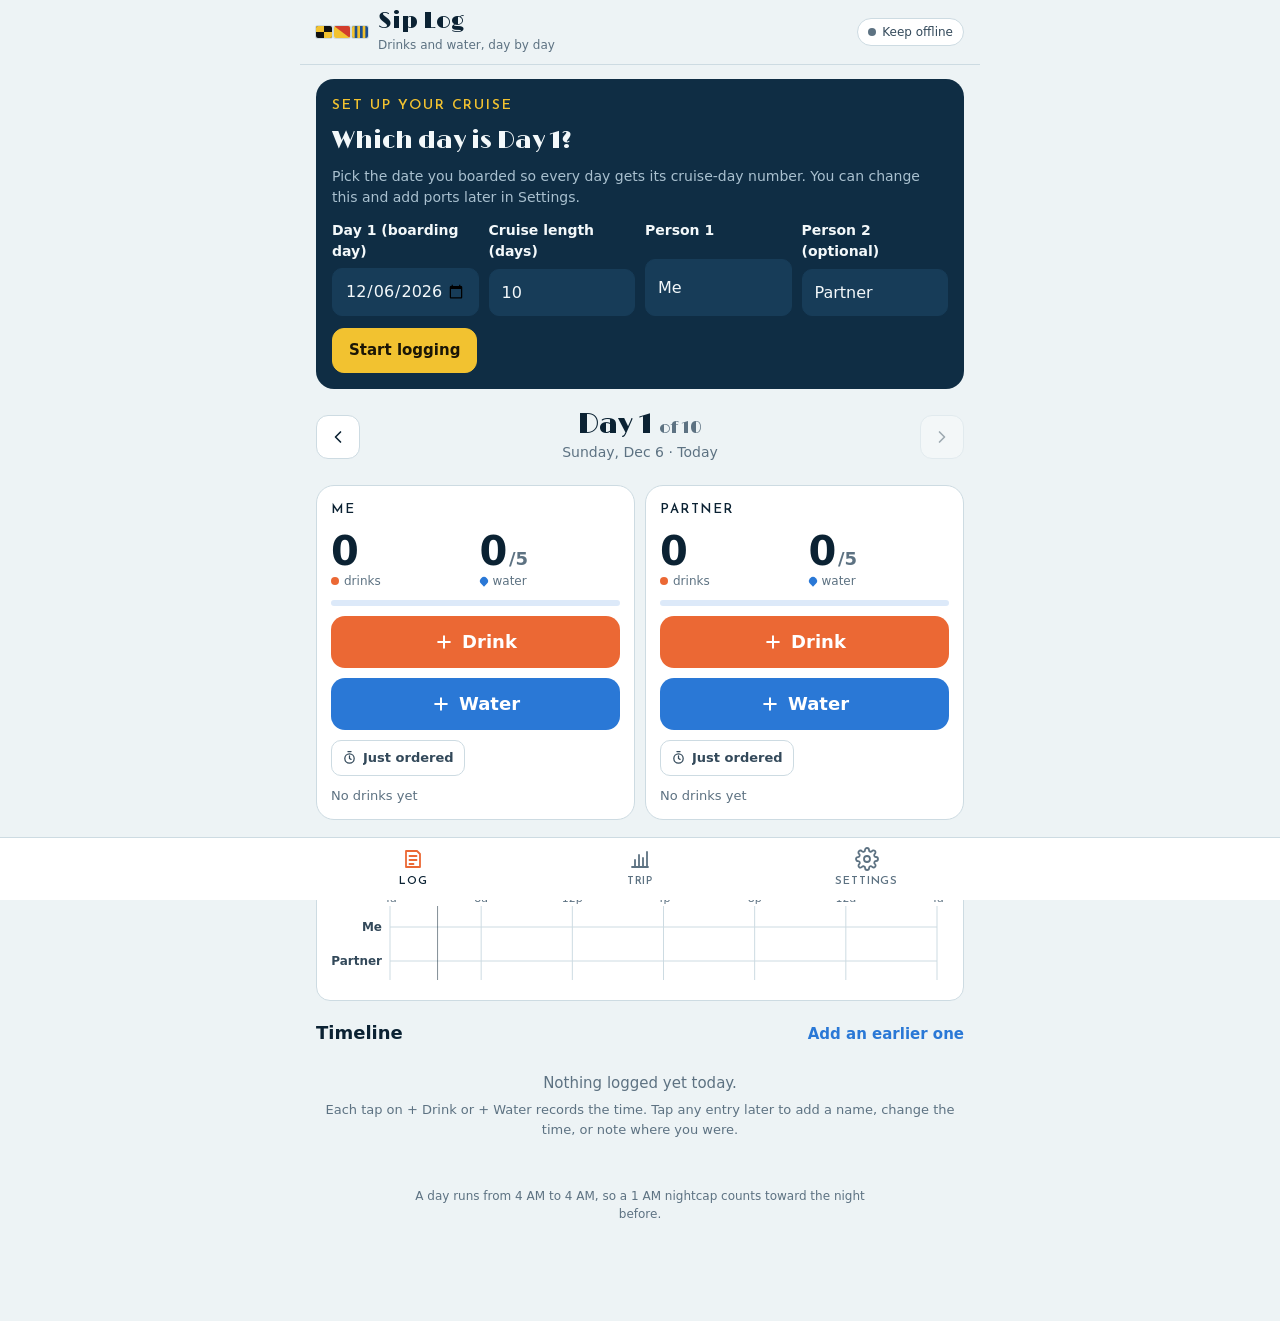
==== index.html @ e6760090 "Sip Log: offline drink and water counter One-tap drink and water logging per person, optional drink " ====
<!doctype html>
<html lang="en">
<head>
<meta charset="utf-8">
<meta name="viewport" content="width=device-width, initial-scale=1, viewport-fit=cover">
<title>Sip Log</title>
<meta name="description" content="Offline drink and water counter for your cruise: one-tap logging, finish times, a daily timeline and a day-by-day trip history.">
<meta name="theme-color" content="#0f2d44">
<meta name="mobile-web-app-capable" content="yes">
<meta name="apple-mobile-web-app-capable" content="yes">
<meta name="apple-mobile-web-app-title" content="Sip Log">
<meta name="apple-mobile-web-app-status-bar-style" content="default">
<link rel="icon" type="image/png" href="favicon-32.png">
<link rel="apple-touch-icon" href="apple-touch-icon.png">
<link rel="manifest" href="manifest.webmanifest">
<style>
:root{padding-top:env(safe-area-inset-top,0px);padding-bottom:env(safe-area-inset-bottom,0px)}[hidden]{display:none!important}img{max-width:100%}
@font-face{font-family:"Limelight";font-style:normal;font-weight:400;font-display:swap;src:url([data-uri]) format("woff2")}
@font-face{font-family:"Josefin Sans";font-style:normal;font-weight:600;font-display:swap;src:url([data-uri]) format("woff2")}
/* Layout: a ship's-log page per cruise day. Counters on top, the day's timeline below,
   a deck-style tab bar at the bottom. Drinks are orange, water is blue, everywhere. */
:root {
  --bg: #edf3f5;
  --surface: #ffffff;
  --surface-2: #e2ecf0;
  --ink: #0b2233;
  --ink-2: #33495a;
  --muted: #5d7282;
  --line: #cddbe2;
  --navy: #0f2d44;
  --navy-2: #173c58;
  --navy-ink: #f3f8fa;
  --navy-muted: #a9c0cf;
  --drink: #eb6834;
  --water: #2a78d6;
  --drink-soft: #fbe3d8;
  --water-soft: #dce9f9;
  --flag: #f2c230;
  --good: #23784a;
  --warn: #a35b00;
  --danger: #b3261e;
  --scrim: rgba(4, 16, 26, .55);
  --shadow: 0 1px 2px rgba(11, 34, 51, .06), 0 8px 24px rgba(11, 34, 51, .08);
  --font-display: "Limelight", "Didot", "Bodoni 72", Georgia, serif;
  --font-label: "Josefin Sans", "Futura", "Avenir Next", "Century Gothic", system-ui, sans-serif;
  --font-body: system-ui, -apple-system, "Segoe UI", Roboto, "Helvetica Neue", Arial, sans-serif;
  --r: 14px;
  --tabbar: 62px;
}
@media (prefers-color-scheme: dark) {
  :root:not([data-theme="light"]) {
    --bg: #07131c; --surface: #0e1f2c; --surface-2: #142a3a; --ink: #e7f0f4; --ink-2: #bfd0da;
    --muted: #8ca3b2; --line: #21384a; --navy: #0b2131; --navy-2: #14344b; --navy-ink: #eef5f8; --navy-muted: #9db5c4;
    --drink: #d95926; --water: #3987e5; --drink-soft: #3a2117; --water-soft: #13304f;
    --flag: #f2c230; --good: #5cc98a; --warn: #f0a63a; --danger: #ff8a80; --scrim: rgba(0, 0, 0, .62);
    --shadow: 0 1px 2px rgba(0, 0, 0, .3), 0 8px 24px rgba(0, 0, 0, .35);
    color-scheme: dark;
  }
}
:root[data-theme="dark"] {
  --bg: #07131c; --surface: #0e1f2c; --surface-2: #142a3a; --ink: #e7f0f4; --ink-2: #bfd0da;
  --muted: #8ca3b2; --line: #21384a; --navy: #0b2131; --navy-2: #14344b; --navy-ink: #eef5f8; --navy-muted: #9db5c4;
  --drink: #d95926; --water: #3987e5; --drink-soft: #3a2117; --water-soft: #13304f;
  --flag: #f2c230; --good: #5cc98a; --warn: #f0a63a; --danger: #ff8a80; --scrim: rgba(0, 0, 0, .62);
  --shadow: 0 1px 2px rgba(0, 0, 0, .3), 0 8px 24px rgba(0, 0, 0, .35);
  color-scheme: dark;
}

* { box-sizing: border-box; }
html { -webkit-text-size-adjust: 100%; }
body { margin: 0; background: var(--bg); color: var(--ink); font: 15px/1.5 var(--font-body); -webkit-tap-highlight-color: transparent; }
button, input, select, textarea { font: inherit; color: inherit; }
button { cursor: pointer; }
:focus-visible { outline: 3px solid var(--water); outline-offset: 2px; border-radius: 6px; }
h1, h2, h3 { margin: 0; text-wrap: balance; }
p { margin: 0; }
.eyebrow { font-family: var(--font-label); font-weight: 600; font-size: 12px; letter-spacing: .14em; text-transform: uppercase; color: var(--muted); }
.muted { color: var(--muted); }
.small { font-size: 13px; }
.sr { position: absolute; width: 1px; height: 1px; overflow: hidden; clip: rect(0 0 0 0); white-space: nowrap; }

/* shell */
.app { max-width: 680px; margin: 0 auto; padding-inline: 16px; padding-block: 0 calc(var(--tabbar) + 28px + env(safe-area-inset-bottom, 0px)); }
.top { position: sticky; top: env(safe-area-inset-top, 0px); z-index: 20; margin-inline: -16px; padding: 10px 16px; display: flex; align-items: center; gap: 12px; background: var(--bg); border-bottom: 1px solid var(--line); }
.top::before { content: ""; position: absolute; left: 0; right: 0; bottom: 100%; height: env(safe-area-inset-top, 0px); background: var(--bg); }
.brand { display: flex; align-items: center; gap: 10px; flex: 1; min-width: 0; }
.brand h1 { font-family: var(--font-display); font-weight: 400; font-size: 23px; line-height: 1; }
.brand .sub { font-size: 12px; color: var(--muted); margin-top: 3px; white-space: nowrap; overflow: hidden; text-overflow: ellipsis; }
.brand > div { min-width: 0; }
.flags { display: flex; gap: 2px; flex: none; }
.flags svg { display: block; border-radius: 2px; box-shadow: 0 0 0 1px var(--line); }
.status-pill { flex: none; display: inline-flex; align-items: center; gap: 6px; border: 1px solid var(--line); background: var(--surface); border-radius: 999px; padding: 4px 10px; font-size: 12px; color: var(--ink-2); }
.status-pill i { width: 8px; height: 8px; border-radius: 50%; background: var(--muted); display: inline-block; }
.status-pill.ok i { background: var(--good); }
.tabs { position: fixed; left: 0; right: 0; bottom: 0; z-index: 30; background: var(--surface); border-top: 1px solid var(--line); padding-bottom: env(safe-area-inset-bottom, 0px); }
.tabs .in { max-width: 680px; margin: 0 auto; display: grid; grid-template-columns: repeat(3, 1fr); }
.tabs button { height: var(--tabbar); border: 0; background: none; display: grid; justify-items: center; align-content: center; gap: 3px; color: var(--muted); font-family: var(--font-label); font-weight: 600; font-size: 11px; letter-spacing: .08em; text-transform: uppercase; }
.tabs button svg { width: 24px; height: 24px; }
.tabs button[aria-current="page"] { color: var(--ink); }
.tabs button[aria-current="page"] svg { color: var(--drink); }
.view { padding-block: 14px 8px; display: grid; grid-template-columns: minmax(0, 1fr); gap: 18px; }
.view > * { min-width: 0; }

/* controls */
.btn { display: inline-flex; align-items: center; justify-content: center; gap: 8px; min-height: 44px; padding: 10px 16px; border-radius: 12px; border: 1px solid var(--line); background: var(--surface); color: var(--ink); font-weight: 600; }
.btn svg { width: 18px; height: 18px; flex: none; }
.btn.small { min-height: 36px; padding: 6px 12px; font-size: 14px; border-radius: 10px; }
.btn.ghost { background: transparent; }
.btn.navy { background: var(--navy); border-color: var(--navy); color: var(--navy-ink); }
.btn.danger { color: var(--danger); border-color: currentColor; background: transparent; }
.btn-row { display: flex; flex-wrap: wrap; gap: 8px; }
.linkish { border: 0; background: none; color: var(--water); font-weight: 600; padding: 4px 0; }
.icon-btn { flex: none; width: 44px; height: 44px; display: inline-grid; place-items: center; border-radius: 12px; border: 1px solid var(--line); background: var(--surface); color: var(--ink); }
.icon-btn svg { width: 20px; height: 20px; }
.icon-btn:disabled { opacity: .35; cursor: default; }
.chips { display: flex; flex-wrap: wrap; gap: 8px; }
.chip { display: inline-flex; align-items: center; gap: 6px; min-height: 36px; padding: 6px 12px; border-radius: 999px; border: 1px solid var(--line); background: var(--surface); color: var(--ink-2); font-size: 14px; }
.chip[aria-pressed="true"] { background: var(--ink); border-color: var(--ink); color: var(--bg); }
.seg { display: inline-flex; border: 1px solid var(--line); border-radius: 12px; overflow: hidden; background: var(--surface); }
.seg button { border: 0; background: none; padding: 8px 14px; min-height: 40px; font-size: 14px; font-weight: 600; color: var(--ink-2); }
.seg button + button { border-left: 1px solid var(--line); }
.seg button[aria-pressed="true"] { background: var(--ink); color: var(--bg); }
.field { display: grid; gap: 6px; font-size: 14px; }
.field > span:first-child { font-weight: 600; }
.field input, .field select, .field textarea { width: 100%; border: 1px solid var(--line); background: var(--surface); border-radius: 10px; padding: 10px 12px; min-height: 44px; font-size: 16px; }
.field textarea { min-height: 70px; resize: vertical; }
.inline { display: flex; gap: 8px; align-items: center; }
.inline > input { flex: 1; min-width: 0; }

/* day header */
.dayhead { display: grid; grid-template-columns: auto 1fr auto; gap: 10px; align-items: center; }
.daytitle { border: 0; background: none; text-align: center; padding: 4px; display: grid; justify-items: center; gap: 2px; }
.daytitle .d { font-family: var(--font-display); font-weight: 400; font-size: 28px; line-height: 1.05; }
.daytitle .s { font-size: 14px; color: var(--muted); }
.daytitle .s b { color: var(--ink-2); font-weight: 600; }
.back-today { justify-self: center; }

/* counters */
.people { display: grid; gap: 10px; grid-template-columns: repeat(auto-fit, minmax(150px, 1fr)); }
.tile { background: var(--surface); border: 1px solid var(--line); border-radius: 18px; padding: 14px; display: grid; grid-template-columns: minmax(0, 1fr); gap: 10px; align-content: start; min-width: 0; }
.tile > * { min-width: 0; }
.tile .who { display: flex; justify-content: space-between; align-items: baseline; gap: 6px; }
.tile .who b { font-family: var(--font-label); font-size: 13px; letter-spacing: .12em; text-transform: uppercase; overflow: hidden; text-overflow: ellipsis; white-space: nowrap; }
.figs { display: grid; grid-template-columns: repeat(2, minmax(0, 1fr)); gap: 8px; }
.fig { display: grid; gap: 0; min-width: 0; }
.fig .v { font-size: 40px; font-weight: 700; line-height: 1.05; letter-spacing: -.01em; }
.fig .v .of { font-size: 18px; font-weight: 600; color: var(--muted); margin-left: 2px; letter-spacing: 0; }
.fig .k { font-size: 12px; color: var(--muted); display: flex; align-items: center; gap: 5px; }
.fig .k i { width: 8px; height: 8px; border-radius: 50%; display: inline-block; flex: none; }
.fig.drink .k i { background: var(--drink); }
.fig.water .k i { background: var(--water); border-radius: 50% 50% 50% 0; transform: rotate(-45deg); }
.meter { height: 6px; border-radius: 4px; background: var(--water-soft); overflow: hidden; }
.meter i { display: block; height: 100%; background: var(--water); border-radius: 4px; }
.meter.drinkm { background: var(--drink-soft); }
.meter.drinkm i { background: var(--drink); }
.meter.over i { background: var(--danger); }
.big { min-height: 52px; border-radius: 14px; border: 0; font-size: 18px; font-weight: 700; display: flex; align-items: center; justify-content: center; gap: 8px; width: 100%; color: #fff; }
.big svg { width: 20px; height: 20px; }
.big.drink { background: var(--drink); }
.big.water { background: var(--water); }
.big:active { transform: translateY(1px); }
.mini-row { display: flex; flex-wrap: wrap; gap: 6px; min-width: 0; }
.mini-row > * { min-width: 0; }
.mini { border: 1px solid var(--line); background: transparent; border-radius: 10px; min-height: 36px; padding: 4px 10px; font-size: 13px; font-weight: 600; color: var(--ink-2); display: inline-flex; align-items: center; gap: 6px; max-width: 100%; }
.mini span { overflow: hidden; text-overflow: ellipsis; white-space: nowrap; }
.mini svg { width: 15px; height: 15px; flex: none; }
.lastline { font-size: 13px; color: var(--muted); }
.sipping { border-radius: 12px; padding: 10px; background: var(--drink-soft); display: grid; gap: 8px; }
.sipping p { font-size: 14px; }
.sipping b { font-weight: 700; }
.sipping .btn { background: var(--surface); border-color: var(--drink); min-height: 40px; }
.nudge { font-size: 13px; border-radius: 10px; padding: 8px 10px; background: var(--water-soft); color: var(--ink); }

/* glance strip */
.card { background: var(--surface); border: 1px solid var(--line); border-radius: var(--r); padding: 14px; display: grid; gap: 10px; }
.legend { display: flex; gap: 14px; flex-wrap: wrap; font-size: 12px; color: var(--ink-2); }
.legend span { display: inline-flex; align-items: center; gap: 6px; }
.sw { width: 10px; height: 10px; border-radius: 3px; display: inline-block; }
.sw.drink { background: var(--drink); }
.sw.water { background: var(--water); }
.sw.dot { border-radius: 50%; }
.sw.dia { transform: rotate(45deg); border-radius: 1px; width: 9px; height: 9px; }
.chartbox { position: relative; }
.chartbox svg { display: block; width: 100%; height: auto; overflow: visible; }
.axis-t { fill: var(--muted); font-size: 11px; font-family: var(--font-body); font-variant-numeric: tabular-nums; }
.axis-l { fill: var(--ink-2); font-size: 12px; font-weight: 600; font-family: var(--font-body); }
.grid-l { stroke: var(--line); stroke-width: 1; }
.m-drink { fill: var(--drink); stroke: var(--surface); stroke-width: 2; }
.m-water { fill: var(--water); stroke: var(--surface); stroke-width: 2; }
.m-open { fill: var(--surface); stroke: var(--drink); stroke-width: 2; }
.hit { fill: transparent; cursor: pointer; }
.hit:focus { outline: none; }
.hit:focus + .mk, .hitg:hover .mk, .hitg:focus-within .mk { filter: brightness(1.12); }
.bar-label { fill: var(--ink-2); font-size: 11px; font-weight: 600; font-family: var(--font-body); }
.tip { position: absolute; z-index: 5; pointer-events: none; background: var(--ink); color: var(--bg); border-radius: 10px; padding: 7px 10px; font-size: 13px; line-height: 1.35; box-shadow: var(--shadow); max-width: 220px; transform: translate(-50%, calc(-100% - 10px)); white-space: normal; }
.tip strong { display: block; font-size: 15px; }
.tip .key { display: inline-block; width: 12px; height: 2px; vertical-align: middle; margin-right: 6px; }

/* timeline */
.section-head { display: flex; flex-wrap: wrap; align-items: baseline; justify-content: space-between; gap: 6px 10px; }
.section-head h2 { font-size: 18px; }
.tl { list-style: none; margin: 0; padding: 0; display: grid; }
.tl-item { display: grid; grid-template-columns: 64px 22px 1fr auto; gap: 8px; align-items: start; padding: 10px 2px; width: 100%; border: 0; border-bottom: 1px solid var(--line); background: none; text-align: left; }
.tl-item:active { background: var(--surface-2); }
.tl-item time { font-size: 13px; font-weight: 600; font-variant-numeric: tabular-nums; color: var(--ink-2); padding-top: 2px; }
.tl-ico { width: 22px; height: 22px; display: grid; place-items: center; }
.tl-ico svg { width: 20px; height: 20px; }
.tl-ico.drink { color: var(--drink); }
.tl-ico.water { color: var(--water); }
.tl-main { display: grid; gap: 2px; min-width: 0; }
.tl-main b { font-size: 15px; line-height: 1.3; overflow-wrap: anywhere; }
.tl-main span { font-size: 13px; color: var(--muted); }
.tl-side { font-size: 13px; color: var(--muted); text-align: right; white-space: nowrap; }
.tl-gap { font-size: 12px; color: var(--muted); padding: 3px 0 3px 72px; border-bottom: 1px solid var(--line); }
.who-chip { font-family: var(--font-label); font-weight: 600; font-size: 11px; letter-spacing: .08em; text-transform: uppercase; color: var(--ink-2); background: var(--surface-2); border-radius: 6px; padding: 1px 6px; margin-right: 6px; }
.badge-sip { font-size: 11px; font-weight: 700; color: var(--drink); border: 1px solid currentColor; border-radius: 6px; padding: 0 5px; margin-left: 6px; }
.empty { padding: 22px 8px; text-align: center; color: var(--muted); display: grid; gap: 6px; justify-items: center; }
.sumtable { width: 100%; border-collapse: collapse; font-size: 14px; }
.sumtable th, .sumtable td { padding: 8px 6px; border-bottom: 1px solid var(--line); text-align: right; font-variant-numeric: tabular-nums; white-space: nowrap; }
.sumtable th { font-family: var(--font-label); font-size: 11px; letter-spacing: .1em; text-transform: uppercase; color: var(--muted); font-weight: 600; }
.sumtable th:first-child, .sumtable td:first-child { text-align: left; white-space: normal; }
.sumtable tr.click { cursor: pointer; }
.sumtable tr.click:active td { background: var(--surface-2); }
.sumtable tr.today td { font-weight: 700; }
.sumtable tr.future td { color: var(--muted); }
.tablewrap { overflow-x: auto; }

/* trip */
.stats { display: grid; grid-template-columns: repeat(2, minmax(0, 1fr)); gap: 1px; background: var(--line); border: 1px solid var(--line); border-radius: var(--r); overflow: hidden; }
.stat { background: var(--surface); padding: 12px 14px; display: grid; gap: 2px; min-width: 0; }
.stat .k { font-size: 13px; color: var(--muted); }
.stat .v { font-size: 26px; font-weight: 700; line-height: 1.1; }
.stat .d { font-size: 12px; color: var(--muted); }
.list { display: grid; }
.list > div { display: flex; justify-content: space-between; gap: 10px; padding: 8px 0; border-bottom: 1px solid var(--line); font-size: 14px; }
.list > div span:last-child { color: var(--muted); font-variant-numeric: tabular-nums; white-space: nowrap; }

/* sheets */
.overlay { position: fixed; inset: 0; z-index: 50; background: var(--scrim); display: flex; align-items: flex-end; justify-content: center; }
.panel { background: var(--bg); color: var(--ink); width: 100%; max-width: 620px; max-height: calc(100% - 24px - env(safe-area-inset-top, 0px)); border-radius: 20px 20px 0 0; overflow-y: auto; overscroll-behavior: contain; box-shadow: var(--shadow); padding: 0 16px calc(24px + env(safe-area-inset-bottom, 0px)); animation: rise .22s cubic-bezier(.2, .8, .2, 1); display: grid; gap: 14px; align-content: start; }
.panel > * { min-width: 0; }
@media (min-width: 720px) { .overlay { align-items: center; } .panel { border-radius: 20px; max-height: 90vh; } }
@keyframes rise { from { transform: translateY(24px); opacity: .4; } to { transform: none; opacity: 1; } }
.panel-bar { position: sticky; top: 0; z-index: 2; display: flex; justify-content: space-between; align-items: center; gap: 8px; padding: 12px 0 8px; background: var(--bg); }
.panel-bar h2 { font-size: 18px; }
.sugg { display: grid; border: 1px solid var(--line); border-radius: 10px; overflow: hidden; background: var(--surface); }
.sugg button { border: 0; border-bottom: 1px solid var(--line); background: none; text-align: left; padding: 10px 12px; display: flex; justify-content: space-between; gap: 10px; font-size: 15px; }
.sugg button:last-child { border-bottom: 0; }
.sugg button span:last-child { color: var(--muted); font-size: 13px; white-space: nowrap; }
.daylist { display: grid; }
.daylist button { border: 0; border-bottom: 1px solid var(--line); background: none; text-align: left; padding: 10px 2px; display: grid; grid-template-columns: 1fr auto; gap: 4px 10px; align-items: center; }
.daylist button b { font-size: 15px; }
.daylist button span { font-size: 13px; color: var(--muted); }
.daylist button .tot { grid-row: span 2; text-align: right; font-variant-numeric: tabular-nums; }
.daylist button[aria-current="true"] b { color: var(--drink); }
.setup { background: var(--navy); color: var(--navy-ink); border-radius: 18px; padding: 16px; display: grid; gap: 12px; }
.setup .eyebrow { color: var(--flag); }
.setup h2 { font-family: var(--font-display); font-weight: 400; font-size: 24px; line-height: 1.1; }
.setup p { color: var(--navy-muted); font-size: 14px; }
.setup .field input { background: var(--navy-2); border-color: var(--navy-2); color: var(--navy-ink); }
.setup .btn { border-color: var(--navy-2); background: transparent; color: var(--navy-ink); }
.setup .btn.go { background: var(--flag); border-color: var(--flag); color: #1b1606; }
.settings { display: grid; gap: 16px; }
.settings h3 { font-size: 13px; font-family: var(--font-label); font-weight: 600; letter-spacing: .14em; text-transform: uppercase; color: var(--muted); }
.grid2 { display: grid; grid-template-columns: repeat(auto-fill, minmax(140px, 1fr)); gap: 10px; }
.grid2 > * { min-width: 0; }
.field input[type="date"], .field input[type="datetime-local"] { min-width: 0; max-width: 100%; }
.ports { display: grid; gap: 8px; }
.ports label { display: grid; grid-template-columns: 92px 1fr; gap: 8px; align-items: center; font-size: 13px; color: var(--muted); }
.ports input { border: 1px solid var(--line); background: var(--surface); border-radius: 10px; padding: 8px 10px; min-height: 40px; font-size: 16px; width: 100%; }
.foot { font-size: 12px; color: var(--muted); text-align: center; padding: 8px 0 0; max-width: 60ch; margin-inline: auto; }
.toast { position: fixed; left: 0; right: 0; margin-inline: auto; width: max-content; bottom: calc(var(--tabbar) + 14px + env(safe-area-inset-bottom, 0px)); z-index: 80; background: var(--ink); color: var(--bg); border-radius: 12px; padding: 10px 14px; display: flex; gap: 12px; align-items: center; box-shadow: var(--shadow); max-width: calc(100% - 32px); font-size: 14px; }
.toast button { border: 0; background: none; color: var(--flag); font-weight: 700; padding: 4px; white-space: nowrap; }
@media (prefers-reduced-motion: reduce) { *, *::before, *::after { animation: none !important; transition: none !important; } }

</style>
</head>
<body>
<div class="app" id="app">
  <header class="top">
    <div class="brand">
      <span class="flags" aria-hidden="true" title="L·O·G in signal flags">
        <svg width="16" height="12" viewBox="0 0 16 12"><rect width="16" height="12" fill="#111111"/><rect width="8" height="6" fill="#f2c230"/><rect x="8" y="6" width="8" height="6" fill="#f2c230"/></svg>
        <svg width="16" height="12" viewBox="0 0 16 12"><rect width="16" height="12" fill="#f2c230"/><path d="M0 0H16V12Z" fill="#d23d2c"/></svg>
        <svg width="16" height="12" viewBox="0 0 16 12"><rect width="16" height="12" fill="#1d4f91"/><rect width="2.67" height="12" fill="#f2c230"/><rect x="5.33" width="2.67" height="12" fill="#f2c230"/><rect x="10.67" width="2.67" height="12" fill="#f2c230"/></svg>
      </span>
      <div>
        <h1>Sip Log</h1>
        <p class="sub" id="brand-sub">Drinks and water, day by day</p>
      </div>
    </div>
    <button class="status-pill" id="status" data-act="offline-help" type="button"><i></i><span>Offline</span></button>
  </header>
  <main>
    <section class="view" id="v-log" aria-label="Day log"></section>
    <section class="view" id="v-trip" aria-label="Whole trip" hidden></section>
    <section class="view" id="v-settings" aria-label="Settings" hidden></section>
  </main>
</div>
<nav class="tabs" aria-label="Sections">
  <div class="in">
    <button type="button" data-go="log"><svg viewBox="0 0 24 24" fill="none" stroke="currentColor" stroke-width="1.8" stroke-linecap="round" stroke-linejoin="round"><path d="M5 4h11l3 3v13H5z"/><path d="M8.5 9h7M8.5 13h7M8.5 17h4"/></svg><span>Log</span></button>
    <button type="button" data-go="trip"><svg viewBox="0 0 24 24" fill="none" stroke="currentColor" stroke-width="1.8" stroke-linecap="round" stroke-linejoin="round"><path d="M4 20h16"/><path d="M7 20v-7M11 20V8M15 20v-9M19 20V5"/></svg><span>Trip</span></button>
    <button type="button" data-go="settings"><svg viewBox="0 0 24 24" fill="none" stroke="currentColor" stroke-width="1.8" stroke-linecap="round" stroke-linejoin="round"><circle cx="12" cy="12" r="3"/><path d="M19.4 15a1.7 1.7 0 0 0 .3 1.8l.1.1a2 2 0 1 1-2.8 2.8l-.1-.1a1.7 1.7 0 0 0-1.8-.3 1.7 1.7 0 0 0-1 1.5V21a2 2 0 1 1-4 0v-.1a1.7 1.7 0 0 0-1.1-1.5 1.7 1.7 0 0 0-1.8.3l-.1.1a2 2 0 1 1-2.8-2.8l.1-.1a1.7 1.7 0 0 0 .3-1.8 1.7 1.7 0 0 0-1.5-1H3a2 2 0 1 1 0-4h.1a1.7 1.7 0 0 0 1.5-1.1 1.7 1.7 0 0 0-.3-1.8l-.1-.1a2 2 0 1 1 2.8-2.8l.1.1a1.7 1.7 0 0 0 1.8.3H9a1.7 1.7 0 0 0 1-1.5V3a2 2 0 1 1 4 0v.1a1.7 1.7 0 0 0 1 1.5 1.7 1.7 0 0 0 1.8-.3l.1-.1a2 2 0 1 1 2.8 2.8l-.1.1a1.7 1.7 0 0 0-.3 1.8V9a1.7 1.7 0 0 0 1.5 1H21a2 2 0 1 1 0 4h-.1a1.7 1.7 0 0 0-1.5 1z"/></svg><span>Settings</span></button>
  </div>
</nav>
<div id="layer"></div>
<div class="toast" id="toast" role="status" aria-live="polite" hidden></div>

<script type="text/plain" id="catalog-data">
Beer|1
Glass of wine|1
Glass of bubbly|1
Shot|1
Double|2
Hard seltzer|1
Cocktail|1.5
Frozen drink|1.3
Spiked coffee|1
Rum and Coke|1.3
Vodka cranberry|1.3
Piña Colada|1.3
Painkiller|1.3
Mai Tai (Trader Vic's)|1.7
Resort Mai Tai|1.8
Bahama Mama|1
Rum Runner|1.7
Zombie|3.3
Hurricane|2
Planter's Punch|1.4
Jungle Bird|1.3
Navy Grog|2.1
Scorpion|1.3
Scorpion Bowl|2.7
Blue Hawaiian|1.3
Blue Hawaii|1.2
Goombay Smash|1.6
Coco Loco|2
Lava Flow|1
Miami Vice|1.3
Frozen Daiquiri|1.3
Strawberry Daiquiri (Frozen)|1.3
Mango Daiquiri (Frozen)|1.3
Banana Daiquiri (Frozen)|1.5
Peach Daiquiri (Frozen)|1.3
Passion Fruit Daiquiri (Frozen)|1.3
Pineapple Daiquiri (Frozen)|1.3
Watermelon Daiquiri (Frozen)|1.3
Coconut Daiquiri|1.3
Banana Colada|1.2
Mango Colada|1
Strawberry Colada|1
Skinny Colada|1
Chi Chi|1
Coconut Mojito|1
Pineapple Mojito|1
Passion Fruit Mojito|1
Mango Mojito|1
Rum Swizzle|2.1
Queen's Park Swizzle|1.4
Missionary's Downfall|0.8
Fog Cutter|2
Saturn|0.9
Three Dots and a Dash|1.7
Royal Hawaiian|1.1
Suffering Bastard|1.4
Yellow Bird|1.6
Rum Punch (Bajan)|1.4
Caribbean Rum Punch|1.3
Sky Juice|1.4
Batida de Coco|1.3
Guavaberry Colada|0.8
Aruba Ariba|1.5
Shark Bite|1.3
Bob Marley|1.2
Malibu Sunset|0.5
Doctor Funk|1.4
Ancient Mariner|1.5
Nui Nui|1.4
Cobra's Fang|1.7
Tradewinds|1.5
Hotel Nacional Special|1.2
Coconut Patrón Margarita|1.7
Frozen Coconut Margarita|1.7
Spicy Coconut Margarita|1.7
Pineapple Coconut Margarita|1.7
Mango Coconut Margarita|1.7
Skinny Coconut Margarita|1.3
Tequila Colada|1.3
Classic Margarita|1.8
Tommy's Margarita|1.3
Cadillac Margarita|2
Frozen Margarita|2
Frozen Strawberry Margarita|1.7
Mango Margarita|1.7
Spicy Margarita (Jalapeño)|1.8
Spicy Pineapple Margarita|1.7
Passion Fruit Margarita|1.7
Watermelon Margarita|1.7
Blood Orange Margarita|1.7
Blue Margarita|1.8
Raspberry Margarita|1.8
Peach Margarita|1.7
Hibiscus Margarita|1.7
Cucumber Jalapeño Margarita|1.3
Strawberry Basil Margarita|1.7
Champagne Margarita|1.9
Beergarita|2
Paloma|1.3
Fresh Paloma|1.3
Tequila Sunrise|1.3
El Diablo|1.1
Mexican Mule|1.3
Batanga|1.3
Cantarito|1.3
Ranch Water|1.3
Matador|1
Bloody Maria|1.3
Oaxaca Old Fashioned|1.4
Tequila Sour|1.3
Siesta|1.2
Mexican Firing Squad|1.4
Juan Collins|1.3
Tequila Mojito|1.3
Rosita|1.5
Vampiro|1.3
Mezcal Margarita|1.9
Mezcal Paloma|1.4
Naked and Famous|1.2
Mezcal Negroni|1.4
Division Bell|1.1
Mezcal Mule|1.4
Tequila Espresso Martini|1.2
Mexican Martini|1.8
Espresso Martini|1.5
Coconut Espresso Martini|1.3
Salted Caramel Espresso Martini|1
Irish Cream Espresso Martini|1.1
Cosmopolitan|1.5
White Cosmopolitan|1.5
Lemon Drop|1.7
Raspberry Lemon Drop|1.5
Lavender Lemon Drop|1.5
French Martini|1.1
Passion Fruit Martini|1
Lychee Martini|1.6
Appletini|1.3
Chocolate Martini|1.3
Chocolate Raspberry Martini|1.3
White Chocolate Martini|1.3
Mint Chocolate Martini|1.5
Hazelnut Martini|1.5
Tiramisu Martini|1
Key Lime Pie Martini|1.4
Pineapple Upside-Down Martini|1
Birthday Cake Martini|1.2
Coconut Cream Pie Martini|0.9
Caramel Apple Martini|1.4
Dirty Martini|1.7
Classic Gin Martini|1.9
Vodka Martini|1.8
Vesper|2
Gibson|1.9
Martinez|1.6
Breakfast Martini|1.7
Pomegranate Martini|1.3
Watermelon Martini|1
Cucumber Elderflower Martini|1.6
Peach Martini|1.3
Mango Martini|1.3
Bikini Martini|1.4
Melon Martini|1.3
Raspberry Martini|1.3
Flirtini|1.3
Orange Blossom Martini|1.2
Cucumber Basil Gin Martini|1.4
Blood Orange Martini|1.3
Daiquiri|1.3
Hemingway Daiquiri|1.5
Strawberry Daiquiri (Shaken)|1.3
Ti' Punch|1.7
Corn 'n' Oil|1.5
El Presidente|1.4
Mary Pickford|1.1
Rum Old Fashioned|1.4
Treacle|1.4
Kingston Negroni|1.4
Rum Sour|1.4
Airmail|1.3
Old Cuban|1.6
Cable Car|1.4
Caipirinha|1.3
Caipiroska|1.3
Strawberry Caipirinha|1.3
Passion Fruit Caipirinha|1.3
Pisco Sour|1.4
Pisco Punch|1.3
Guaro Sour|1
Poncha|1.7
Gimlet|1.4
Vodka Gimlet|1.3
Cucumber Gimlet|1.4
Gin Basil Smash|1.4
Bee's Knees|1.4
Southside|1.4
Aviation|1.7
Last Word|1.6
Corpse Reviver No. 2|1.3
Negroni|1.4
White Negroni|1.6
Clover Club|1.2
Pink Lady|1.4
White Lady|1.9
Bramble|1.6
Gin Fizz|1.4
Ramos Gin Fizz|1.4
Singapore Sling|1.6
Monkey Gland|1.1
Pegu Club|1.9
Gin Sour|1.4
Army & Navy|1.4
Hanky Panky|1.7
Bijou|1.9
Jasmine|1.3
Twentieth Century|1.5
Bronx|1.3
Satan's Whiskers|1.3
Casino|1.6
Sidecar|1.8
Between the Sheets|1.8
Jack Rose|1.3
Brandy Crusta|1.7
Metropolitan|1.3
Stinger|1.6
Japanese Cocktail|1.4
Champs-Élysées|1.4
Brandy Old Fashioned|1.4
Brandy Sour|1.4
Amaretto Sour|0.9
Midori Sour|0.8
Sloe Gin Fizz|1
Godmother|1.3
Mojito|1.3
Strawberry Mojito|1.3
Raspberry Mojito|1.3
Watermelon Mojito|1.3
Royal Mojito|1.6
Cuba Libre|1.3
Captain & Coke|1.2
Dark 'n' Stormy|1.3
Moscow Mule|1.3
London Mule|1.4
Jamaican Mule|1.4
Pineapple Mule|1.3
Blackberry Mule|1.3
Gin Gin Mule|1.1
Gin & Tonic|1.4
Spanish Gin Tonic|1.4
Elderflower Gin & Tonic|1.6
Vodka Tonic|1.3
Vodka Soda|1.3
Vodka Cranberry|1.3
Sea Breeze|1
Bay Breeze|1
Malibu Bay Breeze|0.7
Malibu Pineapple|0.7
Madras|1
Screwdriver|1.3
Greyhound|1.3
Salty Dog|1.4
Harvey Wallbanger|1.3
Sex on the Beach|1.2
Fuzzy Navel|0.7
Woo Woo|1.3
Long Island Iced Tea|1.7
Long Beach Iced Tea|1.7
Tokyo Tea|1.9
Electric Lemonade|1.2
Blue Lagoon|1.3
Dirty Shirley|1
Tom Collins|1.4
Vodka Collins|1.3
Elderflower Collins|1.3
Gin Rickey|1.4
Floradora|1.1
Americano|1
Campari Soda|0.8
Garibaldi|0.6
Fernet con Coca|1.3
Piscola|1.3
Chilcano|1.4
Ting with a Sting|1.3
Cyprus Brandy Sour|1.4
Horse's Neck|1.4
Bloody Mary|1.3
Bloody Caesar|1.3
Red Snapper|1.4
Vodka Red Bull|1
Pimm's Cup|0.8
Vodka Lemonade|1.3
John Daly|1
Cucumber Mint Cooler|1.3
Ouzo & Water|1
Pastis|0.8
Aperol Spritz|0.9
Campari Spritz|1.4
Hugo Spritz|1.1
Limoncello Spritz|1.6
Elderflower Spritz|0.9
Lillet Tonic|0.6
Bicicletta|1.4
Negroni Sbagliato|1.2
Mimosa|0.6
Pineapple Mimosa|0.6
Mango Mimosa|0.7
Bellini|0.7
Rossini|0.7
Kir Royale|1.1
Champagne Cocktail|1.1
French 75|1.3
French 77|1.5
Sgroppino|0.9
Death in the Afternoon|1.8
Chambord Royale|1.1
Poinsettia|1
Red Sangria|1.9
White Sangria|1.4
Cava Sangria|1.4
Tinto de Verano|0.7
Kalimotxo|0.7
Rebujito|0.5
Agua de Valencia|1.3
Vermut|0.8
Kir|1.1
Wine Spritzer|0.8
White Port & Tonic|0.6
Sherry Cobbler|0.8
Mulled Wine|1.4
Frosé|0.8
Medio y Medio|1.2
Clericó|0.8
Terremoto|1
Fish House Punch|1.3
Port|1
Michelada|0.9
Chelada|0.9
Shandy|0.5
Radler|0.5
Monaco|0.5
Black Velvet|0.8
Snakebite|1.3
Beermosa|0.4
Lunchbox|1.1
Red Eye|0.6
Stout Float|0.6
Mudslide|1.3
Mudslide (On the Rocks)|1.3
White Russian|1.7
Black Russian|1.7
Colorado Bulldog|1.3
Grasshopper|0.8
Frozen Grasshopper|0.8
Brandy Alexander|1.4
Golden Cadillac|0.9
Golden Dream|0.8
Toasted Almond|0.8
Nutty Irishman|0.6
Bushwacker|1.4
Dirty Banana|1
Monkey La La|1.3
Kahlúa Colada|1
Chocolate Monkey|0.8
Coquito|1
Baileys on the Rocks|0.6
Brandy Milk Punch|1.3
Creamsicle|1.2
Velvet Hammer|1.4
Smith & Curran|0.5
Strawberry Shake (Spiked)|0.4
Chocolate Shake (Spiked)|0.8
Piña Colada Float|1
Carajillo|0.8
Spanish Coffee|1.6
Mexican Coffee|1
Jamaican Coffee|1
Keoke Coffee|1.2
Baileys Coffee|0.4
Café Amaretto|0.7
Hazelnut Coffee|0.6
Café Royale|0.7
Caffè Corretto|0.3
Kahlúa Iced Coffee|0.5
RumChata Iced Coffee|0.3
Hot Buttered Rum|1.3
Hot Toddy (Brandy)|1
Peppermint Patty|0.8
Spiked Mexican Hot Chocolate|1
Baileys Hot Chocolate|0.4
Spiced Rum Chai|0.9
Spiked Affogato|0.3
Lemon Drop Shot|0.8
Kamikaze|1
B-52|0.6
Baby Guinness|0.4
Buttery Nipple|0.4
Mini Beer|0.5
Jäger Bomb|0.9
Pineapple Upside-Down Shot|0.4
Chocolate Cake Shot|0.8
White Tea Shot|0.5
Mexican Candy Shot|0.8
Tequila Shot|1
Tequila & Sangrita|1
Scooby Snack|0.3
Surfer on Acid|0.5
Melon Ball|0.5
Purple Hooter|0.6
Alien Brain Hemorrhage|0.3
Mind Eraser|1
Irish Flag|0.7
Pink Starburst|0.6
Cinnamon Toast Shot|0.5
Rattlesnake|0.5
Jolly Rancher|0.6
Apple Pie Shot|0.4
Birthday Cake Shot|0.6
Limoncello|0.8
Ginjinha|0.5
Sambuca con la Mosca|0.6
Mastiha on Ice|1
Xtabentún|0.8
Grappa|0.7
Amaro Digestivo|0.6
Fernet Shot|0.7
Mezcal Neat|1.1
Añejo Tequila Neat|1
Cognac Neat|1
Piña Fumada|1.4
Jamaican Rum Punch|1.6
Midori Splice|0.7
Coconut Mule|0.7
Tequila Lemonade|1.3
Strawberry Martini|1.3
Japanese Slipper|1
Tuxedo No. 2|1.9
Alaska|1.7
Pink Gin|1.5
Vodka Sour|1.3
Chilean Pisco Sour|1.3
Gin Daisy|1.4
French Connection|1.3
Charlie Chaplin|0.8
Aperol Sour|0.3
Gin & Juice|1.4
Limoncello Collins|1.2
Rum Collins|1.3
Pink Lemonade Vodka|1.3
Vodka Cherry Limeade|1
Strawberry Mule|1.3
Blueberry Mojito|1.3
Rosé Sangria|1.6
Spaghett|1.1
Shandy Gaff|0.5
Kir Breton|0.6
Gin Alexander|1.5
Café Brûlot|1
Guava Daiquiri (Frozen)|1.3
Guava Margarita|1.7
Guava Mimosa|0.7
Ginger Gimlet|1.6
Old-School Gimlet|1.4
Hpnotiq Breeze|0.4
Orange Crush|1.7
Rosemary Greyhound|1.3
Ginger Mojito|1.3
Mango Mule|1.3
Creamsicle Shot|0.4
Aguardiente|0.5
</script>
<script>window.SIPLOG_URL = "https://porkupine0.github.io/sip-log/";</script>
<script>
/* Sip Log: drink and water counter with a day-by-day timeline. Runs fully offline. */
(function () {
  'use strict';
  const $ = (s, el) => (el || document).querySelector(s);
  const $$ = (s, el) => [...(el || document).querySelectorAll(s)];
  const esc = s => String(s == null ? '' : s).replace(/[&<>"']/g, c => ({ '&': '&amp;', '<': '&lt;', '>': '&gt;', '"': '&quot;', "'": '&#39;' }[c]));
  const norm = s => String(s).toLowerCase().normalize('NFD').replace(/[̀-ͯ]/g, '').replace(/['’]/g, '').trim();
  const pad = n => String(n).padStart(2, '0');
  const SITE = window.SIPLOG_URL || '';
  const RECIPES_URL = 'https://porkupine0.github.io/sip-and-sail/';

  // Drink names from the Sip & Sail catalog ("name|standard drinks")
  const CATALOG = ($('#catalog-data') ? $('#catalog-data').textContent : '').split('\n').map(l => l.trim()).filter(Boolean)
    .map(l => { const [name, std] = l.split('|'); return { name, std: +std, n: norm(name) }; });
  const catalogByName = new Map(CATALOG.map(c => [c.n, c]));

  // ---------- storage ----------
  const mem = {};
  const store = {
    get(k, d) {
      try { const v = localStorage.getItem('siplog.' + k); if (v != null) return JSON.parse(v); } catch (e) { /* ignore */ }
      return Object.prototype.hasOwnProperty.call(mem, k) ? mem[k] : d;
    },
    set(k, v) { mem[k] = v; try { localStorage.setItem('siplog.' + k, JSON.stringify(v)); } catch (e) { /* ignore */ } }
  };
  const S = Object.assign({
    people: ['Me', 'Partner'], start: '', days: 10, ports: [], cutoff: 4,
    waterUnit: 'bottle', waterGoal: 5, limit: '', pkg: '', price: 16,
    theme: 'auto', setupDone: false, lastBackup: 0
  }, store.get('settings', {}));
  let E = store.get('entries', []);
  if (!Array.isArray(E)) E = [];
  const saveS = () => store.set('settings', S);
  const saveE = () => store.set('entries', E);
  try { if (navigator.storage && navigator.storage.persist) navigator.storage.persist().catch(() => {}); } catch (e) { /* ignore */ }

  const STRENGTHS = [['Light', 1, 'beer, wine, spritz'], ['Regular', 1.5, 'most cocktails'], ['Strong', 2, 'doubles, Long Islands']];
  const WATER = { glass: ['Glass', 240, '8 oz'], cup: ['Large cup', 355, '12 oz'], bottle: ['Bottle', 500, '16.9 oz'], liter: ['Liter', 1000, '33.8 oz'] };
  const SPOTS = ['Pool deck', 'Martini Bar', 'Sunset Bar', 'Lounge', 'Dinner', 'Show', 'Casino', 'Cabin', 'Ashore', 'Other'];

  // ---------- dates: a cruise day runs from the cutoff hour to the cutoff hour next morning ----------
  const ymd = d => `${d.getFullYear()}-${pad(d.getMonth() + 1)}-${pad(d.getDate())}`;
  const parse = k => { const [y, m, d] = k.split('-').map(Number); return { y, m, d }; };
  const dayKey = ts => ymd(new Date(ts - (+S.cutoff || 0) * 3600e3));
  const curKey = () => dayKey(Date.now());
  const dayIndex = k => { const a = parse(S.start), b = parse(k); return Math.round((Date.UTC(b.y, b.m - 1, b.d) - Date.UTC(a.y, a.m - 1, a.d)) / 864e5); };
  const keyAt = i => { const a = parse(S.start); const d = new Date(Date.UTC(a.y, a.m - 1, a.d + i)); return `${d.getUTCFullYear()}-${pad(d.getUTCMonth() + 1)}-${pad(d.getUTCDate())}`; };
  const inTrip = k => { const i = dayIndex(k); return i >= 0 && i < (+S.days || 0); };
  const dateLabel = (k, o) => { const { y, m, d } = parse(k); return new Date(y, m - 1, d, 12).toLocaleDateString(undefined, o || { weekday: 'short', month: 'short', day: 'numeric' }); };
  const dayStart = k => { const { y, m, d } = parse(k); return new Date(y, m - 1, d, +S.cutoff || 0, 0, 0, 0).getTime(); };
  const dayName = k => inTrip(k) ? `Day ${dayIndex(k) + 1}` : dateLabel(k, { month: 'short', day: 'numeric' });
  const portOf = k => (inTrip(k) && S.ports[dayIndex(k)]) || '';
  if (!S.start) S.start = curKey();

  // ---------- formatting ----------
  const fmtTime = ts => new Date(ts).toLocaleTimeString(undefined, { hour: 'numeric', minute: '2-digit' });
  const fmt1 = n => (Math.round(n * 10) / 10).toFixed(1).replace(/\.0$/, '');
  function fmtDur(min) { min = Math.max(0, Math.round(min)); if (min < 60) return min + ' min'; const h = Math.floor(min / 60), m = min % 60; return h + ' h' + (m ? ' ' + m + ' min' : ''); }
  function ago(ts) { const m = Math.round((Date.now() - ts) / 60000); return m < 1 ? 'just now' : fmtDur(m) + ' ago'; }
  function volume(ml) { return (ml >= 1000 ? fmt1(ml / 1000) + ' L' : Math.round(ml) + ' ml') + ' · ' + Math.round(ml / 29.5735) + ' oz'; }
  const money = n => '$' + Math.round(n).toLocaleString();
  const toInput = ts => { const d = new Date(ts); return `${ymd(d)}T${pad(d.getHours())}:${pad(d.getMinutes())}`; };
  const fromInput = v => { if (!v) return null; const [a, b] = v.split('T'); const { y, m, d } = parse(a); const [hh, mm] = (b || '0:0').split(':').map(Number); return new Date(y, m - 1, d, hh || 0, mm || 0).getTime(); };
  const people = () => (S.people && S.people.length ? S.people : ['Me']).map((p, i) => p || `Person ${i + 1}`);
  const uid = () => Date.now().toString(36) + Math.random().toString(36).slice(2, 7);

  // ---------- icons ----------
  const I = {
    plus: '<svg viewBox="0 0 24 24" fill="none" stroke="currentColor" stroke-width="2.4" stroke-linecap="round"><path d="M12 5v14M5 12h14"/></svg>',
    check: '<svg viewBox="0 0 24 24" fill="none" stroke="currentColor" stroke-width="2.2" stroke-linecap="round" stroke-linejoin="round"><path d="m5 12.5 4.5 4.5L19 7.5"/></svg>',
    timer: '<svg viewBox="0 0 24 24" fill="none" stroke="currentColor" stroke-width="2" stroke-linecap="round" stroke-linejoin="round"><circle cx="12" cy="13.5" r="7.5"/><path d="M12 9.5v4l2.5 1.5M9.5 2.5h5"/></svg>',
    again: '<svg viewBox="0 0 24 24" fill="none" stroke="currentColor" stroke-width="2" stroke-linecap="round" stroke-linejoin="round"><path d="M4 12a8 8 0 0 1 13.7-5.6L20 8.5M20 4v4.5h-4.5M20 12a8 8 0 0 1-13.7 5.6L4 15.5M4 20v-4.5h4.5"/></svg>',
    left: '<svg viewBox="0 0 24 24" fill="none" stroke="currentColor" stroke-width="2" stroke-linecap="round" stroke-linejoin="round"><path d="m15 6-6 6 6 6"/></svg>',
    right: '<svg viewBox="0 0 24 24" fill="none" stroke="currentColor" stroke-width="2" stroke-linecap="round" stroke-linejoin="round"><path d="m9 6 6 6-6 6"/></svg>',
    x: '<svg viewBox="0 0 24 24" fill="none" stroke="currentColor" stroke-width="2" stroke-linecap="round"><path d="M6 6l12 12M18 6 6 18"/></svg>',
    copy: '<svg viewBox="0 0 24 24" fill="none" stroke="currentColor" stroke-width="1.9" stroke-linecap="round" stroke-linejoin="round"><rect x="8" y="8" width="12" height="12" rx="2.5"/><path d="M16 8V6a2 2 0 0 0-2-2H6a2 2 0 0 0-2 2v8a2 2 0 0 0 2 2h2"/></svg>',
    drink: '<svg viewBox="0 0 24 24" fill="none" stroke="currentColor" stroke-width="1.9" stroke-linecap="round" stroke-linejoin="round"><path d="M4 5h16c0 5-3.6 8-8 8s-8-3-8-8zM12 13v6.5M8 20h8"/></svg>',
    water: '<svg viewBox="0 0 24 24" fill="currentColor"><path d="M12 2.8c3.4 4.3 6.5 8 6.5 11.4a6.5 6.5 0 0 1-13 0C5.5 10.8 8.6 7.1 12 2.8z"/></svg>',
    heart: '<svg viewBox="0 0 24 24" fill="currentColor"><path d="M12 20s-7.5-4.6-7.5-10.2A4.2 4.2 0 0 1 12 7.3a4.2 4.2 0 0 1 7.5 2.5C19.5 15.4 12 20 12 20z"/></svg>'
  };

  // ---------- theme ----------
  const hostTheme = document.documentElement.getAttribute('data-theme');
  function applyTheme() {
    const r = document.documentElement;
    if (S.theme === 'auto') { if (hostTheme) r.setAttribute('data-theme', hostTheme); else r.removeAttribute('data-theme'); }
    else r.setAttribute('data-theme', S.theme);
  }

  // ---------- data helpers ----------
  const forDay = k => E.filter(e => dayKey(e.t) === k);
  const byPerson = (list, p) => list.filter(e => (e.p || 0) === p);
  function stats(list) {
    const drinks = list.filter(e => e.kind === 'drink');
    const waters = list.filter(e => e.kind === 'water');
    const done = drinks.filter(e => !e.open).sort((a, b) => a.t - b.t);
    const first = done[0], last = done[done.length - 1];
    return {
      drinks: drinks.length, waters: waters.length,
      std: drinks.reduce((a, e) => a + (+e.std || 0), 0),
      ml: waters.reduce((a, e) => a + (+e.ml || 0), 0),
      first, last, open: drinks.filter(e => e.open).sort((a, b) => a.t - b.t),
      pace: done.length >= 2 && last.t - first.t >= 5 * 60000 ? (last.t - first.t) / (done.length - 1) / 60000 : null
    };
  }
  function lastNamed(p) {
    let best = null;
    for (const e of E) if (e.kind === 'drink' && (e.p || 0) === p && e.name && (!best || e.t > best.t)) best = e;
    return best;
  }
  function recentNames() {
    const seen = new Map();
    E.filter(e => e.kind === 'drink' && e.name).sort((a, b) => b.t - a.t).forEach(e => { const n = norm(e.name); if (!seen.has(n)) seen.set(n, e); });
    return [...seen.values()];
  }
  const stdFor = name => { const c = name && catalogByName.get(norm(name)); return c ? c.std : null; };

  // ---------- overlays, toasts, clipboard ----------
  const layer = $('#layer');
  const stack = [];
  let ignorePop = 0;
  function openOverlay(html, opts) {
    opts = opts || {};
    const el = document.createElement('div');
    el.className = 'overlay';
    el.innerHTML = html;
    let pushed = false;
    try { history.pushState({ siplog: stack.length + 1 }, ''); pushed = true; } catch (e) { pushed = false; }
    layer.appendChild(el);
    stack.push({ el, pushed, onClose: opts.onClose });
    document.body.style.overflow = 'hidden';
    el.addEventListener('click', e => { if (e.target === el) closeTop(); });
    setTimeout(() => { const f = el.querySelector('[data-autofocus]'); if (f) try { f.focus({ preventScroll: true }); } catch (e) { /* ignore */ } }, 40);
    return el;
  }
  function removeTop() {
    const e = stack.pop(); if (!e) return null;
    e.el.remove();
    if (e.onClose) e.onClose();
    if (!stack.length) document.body.style.overflow = '';
    return e;
  }
  function closeTop() { const e = removeTop(); if (e && e.pushed) { ignorePop++; try { history.back(); } catch (err) { ignorePop--; } } }
  window.addEventListener('popstate', () => { if (ignorePop > 0) { ignorePop--; return; } if (stack.length) removeTop(); });
  document.addEventListener('keydown', e => { if (e.key === 'Escape' && stack.length) closeTop(); });

  let toastTimer;
  function toast(msg, actions) {
    const t = $('#toast');
    t.innerHTML = `<span>${esc(msg)}</span>` + (actions || []).map((a, i) => `<button type="button" data-ti="${i}">${esc(a[0])}</button>`).join('');
    (actions || []).forEach((a, i) => { t.querySelector(`[data-ti="${i}"]`).onclick = () => { t.hidden = true; a[1](); }; });
    t.hidden = false;
    clearTimeout(toastTimer);
    toastTimer = setTimeout(() => { t.hidden = true; }, actions && actions.length ? 6000 : 2600);
  }
  function copyText(text, okMsg) {
    const fallback = () => {
      const ta = document.createElement('textarea');
      ta.value = text; ta.setAttribute('readonly', ''); ta.style.position = 'fixed'; ta.style.opacity = '0';
      document.body.appendChild(ta); ta.select();
      let ok = false; try { ok = document.execCommand('copy'); } catch (e) { ok = false; }
      ta.remove();
      toast(ok ? okMsg : 'Copy was blocked here. Select the text and copy it manually.');
    };
    try {
      if (navigator.clipboard && navigator.clipboard.writeText) navigator.clipboard.writeText(text).then(() => toast(okMsg), fallback);
      else fallback();
    } catch (e) { fallback(); }
  }

  // ---------- navigation ----------
  const VIEWS = ['log', 'trip', 'settings'];
  let view = 'log';
  let sel = curKey();
  let tripWho = -1;
  function go(v) {
    view = v;
    VIEWS.forEach(x => { $('#v-' + x).hidden = x !== v; });
    $$('.tabs button').forEach(b => b.setAttribute('aria-current', b.dataset.go === v ? 'page' : 'false'));
    render();
    try { window.scrollTo(0, 0); } catch (e) { /* ignore */ }
  }
  function render() {
    if (view === 'log') renderLog();
    else if (view === 'trip') renderTrip();
    else renderSettings();
  }

  // ---------- LOG ----------
  function renderLog() {
    const k = sel, cur = curKey(), isToday = k === cur;
    const list = forDay(k);
    const ppl = people();
    const i = dayIndex(k);
    let h = '';
    if (!S.setupDone) h += setupHTML();
    h += `<div class="dayhead">
      <button class="icon-btn" type="button" data-act="prevday" aria-label="Previous day">${I.left}</button>
      <button class="daytitle" type="button" data-act="days" aria-label="Choose a day">
        <span class="d">${inTrip(k) ? `Day ${i + 1} <span class="muted" style="font-size:.6em">of ${S.days}</span>` : esc(dateLabel(k, { month: 'short', day: 'numeric' }))}</span>
        <span class="s">${esc(dateLabel(k, { weekday: 'long', month: 'short', day: 'numeric' }))}${portOf(k) ? ` · <b>${esc(portOf(k))}</b>` : ''}${isToday ? ' · Today' : ''}</span>
      </button>
      <button class="icon-btn" type="button" data-act="nextday" aria-label="Next day" ${k >= cur ? 'disabled' : ''}>${I.right}</button>
    </div>
    ${isToday ? '' : '<button class="btn small back-today" type="button" data-act="today">Back to today</button>'}
    <div class="people">${ppl.map((name, p) => tileHTML(name, p, byPerson(list, p), isToday, k)).join('')}</div>
    <section class="card" aria-label="Day at a glance">
      <div class="section-head"><h2>Day at a glance</h2><div class="legend"><span><i class="sw drink dot"></i>Drinks</span><span><i class="sw water dia"></i>Water</span></div></div>
      <div class="chartbox" id="glance"></div>
    </section>
    ${timelineHTML(list, k, isToday)}
    ${summaryHTML(k, list)}
    <p class="foot">A day runs from ${fmtHour(S.cutoff)} to ${fmtHour(S.cutoff)}, so a 1 AM nightcap counts toward the night before.</p>`;
    $('#v-log').innerHTML = h;
    drawGlance(k, list);
  }
  const fmtHour = h => { h = +h || 0; return h === 0 ? 'midnight' : h < 12 ? h + ' AM' : h === 12 ? 'noon' : (h - 12) + ' PM'; };

  function setupHTML() {
    return `<div class="setup">
      <p class="eyebrow">Set up your cruise</p>
      <h2>Which day is Day 1?</h2>
      <p>Pick the date you boarded so every day gets its cruise-day number. You can change this and add ports later in Settings.</p>
      <div class="grid2">
        <label class="field" for="su-start"><span>Day 1 (boarding day)</span><input id="su-start" type="date" value="${esc(S.start)}"></label>
        <label class="field" for="su-days"><span>Cruise length (days)</span><input id="su-days" type="number" min="1" max="60" inputmode="numeric" value="${esc(S.days)}"></label>
        <label class="field" for="su-p0"><span>Person 1</span><input id="su-p0" value="${esc(S.people[0] || '')}" placeholder="Me" maxlength="16"></label>
        <label class="field" for="su-p1"><span>Person 2 (optional)</span><input id="su-p1" value="${esc(S.people[1] || '')}" placeholder="Leave blank if just you" maxlength="16"></label>
      </div>
      <div class="btn-row"><button class="btn go" type="button" data-act="setup-save">Start logging</button></div>
    </div>`;
  }

  function tileHTML(name, p, list, isToday, k) {
    const st = stats(list);
    const goal = +S.waterGoal || 0, lim = +S.limit || 0;
    const open = st.open[st.open.length - 1];
    const ln = isToday ? lastNamed(p) : null;
    return `<div class="tile">
      <div class="who"><b>${esc(name)}</b>${st.std ? `<span class="muted small">≈${fmt1(st.std)} std</span>` : ''}</div>
      <div class="figs">
        <div class="fig drink"><span class="v">${st.drinks}${lim ? `<span class="of">/${lim}</span>` : ''}</span><span class="k"><i></i>${st.drinks === 1 ? 'drink' : 'drinks'}</span></div>
        <div class="fig water"><span class="v">${st.waters}${goal ? `<span class="of">/${goal}</span>` : ''}</span><span class="k"><i></i>water</span></div>
      </div>
      ${lim ? `<div class="meter drinkm ${st.drinks > lim ? 'over' : ''}" role="img" aria-label="${st.drinks} of ${lim} drinks"><i style="width:${Math.min(100, st.drinks / lim * 100)}%"></i></div>` : ''}
      ${goal ? `<div class="meter" role="img" aria-label="${st.waters} of ${goal} waters"><i style="width:${Math.min(100, st.waters / goal * 100)}%"></i></div>` : ''}
      ${open ? `<div class="sipping"><p>Sipping <b>${esc(open.name || 'a drink')}</b> · <span data-dur="${open.start || open.t}">${fmtDur((Date.now() - (open.start || open.t)) / 60000)}</span></p><button class="btn small" type="button" data-act="finish" data-id="${open.id}">${I.check}Finished</button></div>` : ''}
      ${isToday ? `
        <button class="big drink" type="button" data-act="add-drink" data-p="${p}">${I.plus}Drink</button>
        <button class="big water" type="button" data-act="add-water" data-p="${p}">${I.plus}Water</button>
        <div class="mini-row">
          <button class="mini" type="button" data-act="start-drink" data-p="${p}">${I.timer}<span>Just ordered</span></button>
          ${ln ? `<button class="mini" type="button" data-act="again" data-p="${p}" data-id="${ln.id}" title="Log another ${esc(ln.name)}">${I.again}<span>${esc(ln.name)}</span></button>` : ''}
        </div>` : `<button class="btn small" type="button" data-act="add-past" data-p="${p}">Add to ${esc(dayName(k))}</button>`}
      <p class="lastline">${st.last ? `Last drink ${fmtTime(st.last.t)}${isToday ? ` · <span data-ago="${st.last.t}">${ago(st.last.t)}</span>` : ''}` : 'No drinks yet'}${st.pace ? ` · one every ${fmtDur(st.pace)}` : ''}</p>
      ${isToday && st.drinks - st.waters >= 2 ? `<p class="nudge">${st.drinks - st.waters} drinks ahead of water. Time for a bottle?</p>` : ''}
    </div>`;
  }

  // Day at a glance: one row per person, drinks (circles) and water (diamonds) on a clock axis
  function drawGlance(k, list) {
    const box = $('#glance'); if (!box) return;
    const ppl = people();
    const W = Math.max(260, box.clientWidth || 340);
    const left = Math.min(84, Math.max(48, Math.max(...ppl.map(n => n.length)) * 7 + 10)), right = 12, top = 20, row = 34;
    const H = top + ppl.length * row + 8;
    const t0 = dayStart(k), t1 = t0 + 24 * 3600e3;
    const x = t => left + (t - t0) / (t1 - t0) * (W - left - right);
    let s = `<svg width="${W}" height="${H}" viewBox="0 0 ${W} ${H}" role="img" aria-label="Timeline of drinks and water for ${esc(dayName(k))}">`;
    for (let hr = 0; hr <= 24; hr++) {
      const clock = ((+S.cutoff || 0) + hr) % 24;
      if (clock % 4 !== 0) continue;
      const xx = x(t0 + hr * 3600e3);
      s += `<line class="grid-l" x1="${xx}" x2="${xx}" y1="${top - 4}" y2="${H - 6}"/><text class="axis-t" x="${xx}" y="${top - 8}" text-anchor="middle">${clock === 0 ? '12a' : clock === 12 ? '12p' : clock < 12 ? clock + 'a' : (clock - 12) + 'p'}</text>`;
    }
    ppl.forEach((name, p) => {
      const cy = top + p * row + row / 2;
      s += `<line class="grid-l" x1="${left}" x2="${W - right}" y1="${cy}" y2="${cy}"/><text class="axis-l" x="${left - 8}" y="${cy + 4}" text-anchor="end">${esc(name.length > 10 ? name.slice(0, 9) + '…' : name)}</text>`;
    });
    const now = Date.now();
    if (now > t0 && now < t1) s += `<line x1="${x(now)}" x2="${x(now)}" y1="${top - 4}" y2="${H - 6}" stroke="var(--ink)" stroke-width="1" opacity=".5"/>`;
    list.slice().sort((a, b) => a.t - b.t).forEach(e => {
      const cy = top + (e.p || 0) * row + row / 2, cx = x(Math.min(Math.max(e.t, t0), t1));
      const label = `${fmtTime(e.t)} · ${e.kind === 'water' ? 'Water' : (e.name || 'Drink')}${e.open ? ' (sipping)' : ''} · ${people()[e.p || 0]}`;
      const mark = e.kind === 'water'
        ? `<rect class="mk m-water" x="${cx - 4.5}" y="${cy - 4.5}" width="9" height="9" transform="rotate(45 ${cx} ${cy})"/>`
        : `<circle class="mk ${e.open ? 'm-open' : 'm-drink'}" cx="${cx}" cy="${cy}" r="5.5"/>`;
      s += `<g class="hitg"><circle class="hit" cx="${cx}" cy="${cy}" r="12" tabindex="0" role="button" aria-label="${esc(label)}" data-act="edit" data-id="${e.id}" data-tip-x="${cx}" data-tip-y="${cy - 8}"/>${mark}</g>`;
    });
    s += '</svg><div class="tip" hidden></div>';
    box.innerHTML = s;
    bindTips(box, el => {
      const e = E.find(x => x.id === el.dataset.id); if (!e) return null;
      return [fmtTime(e.t), `${e.kind === 'water' ? 'Water' : (e.name || 'Drink')}${e.open ? ', still sipping' : ''}`, people()[e.p || 0], e.kind === 'water' ? 'water' : 'drink'];
    });
  }
  function bindTips(box, content) {
    const tip = box.querySelector('.tip');
    const show = el => {
      const c = content(el); if (!c) return;
      tip.textContent = '';
      const strong = document.createElement('strong'); strong.textContent = c[0]; tip.appendChild(strong);
      const line = document.createElement('div');
      const key = document.createElement('span'); key.className = 'key'; key.style.background = c[3] === 'water' ? 'var(--water)' : 'var(--drink)';
      line.appendChild(key); line.appendChild(document.createTextNode(c[1])); tip.appendChild(line);
      if (c[2]) { const w = document.createElement('div'); w.style.opacity = '.75'; w.textContent = c[2]; tip.appendChild(w); }
      const bx = +el.dataset.tipX, W = box.clientWidth;
      tip.style.left = Math.min(Math.max(bx, 70), W - 70) + 'px';
      tip.style.top = el.dataset.tipY + 'px';
      tip.hidden = false;
    };
    const hide = () => { tip.hidden = true; };
    $$('[data-tip-x]', box).forEach(el => {
      el.addEventListener('pointerenter', () => show(el));
      el.addEventListener('pointerleave', hide);
      el.addEventListener('focus', () => show(el));
      el.addEventListener('blur', hide);
    });
  }

  function timelineHTML(list, k, isToday) {
    const sorted = list.slice().sort((a, b) => b.t - a.t);
    const ppl = people();
    let rows = '';
    sorted.forEach((e, idx) => {
      if (idx > 0) {
        const gap = (sorted[idx - 1].t - e.t) / 60000;
        if (gap >= 1) rows += `<li class="tl-gap" aria-hidden="true">${fmtDur(gap)} later</li>`;
      }
      const isW = e.kind === 'water';
      const bits = [];
      if (!isW && e.start && !e.open) bits.push(`ordered ${fmtTime(e.start)} · ${fmtDur((e.t - e.start) / 60000)}`);
      if (e.open) bits.push(`started ${fmtTime(e.start || e.t)}`);
      if (isW) bits.push((WATER[e.unit] || ['Water'])[0].toLowerCase() + ' · ' + volume(e.ml || 0));
      if (e.where) bits.push(e.where);
      if (e.note) bits.push('“' + e.note + '”');
      rows += `<li><button class="tl-item" type="button" data-act="edit" data-id="${e.id}">
        <time datetime="${new Date(e.t).toISOString()}">${fmtTime(e.t)}</time>
        <span class="tl-ico ${isW ? 'water' : 'drink'}" aria-hidden="true">${isW ? I.water : I.drink}</span>
        <span class="tl-main"><b>${esc(isW ? 'Water' : (e.name || 'Drink'))}${e.fav ? ' <span style="color:var(--drink)" aria-label="favorite">♥</span>' : ''}${e.open ? '<span class="badge-sip">Sipping</span>' : ''}</b>
          <span>${ppl.length > 1 ? `<span class="who-chip">${esc(ppl[e.p || 0] || '')}</span>` : ''}${esc(bits.join(' · '))}</span></span>
        <span class="tl-side">${isW ? '' : '≈' + fmt1(+e.std || 0)}</span>
      </button></li>`;
    });
    return `<section aria-label="Timeline">
      <div class="section-head"><h2>Timeline</h2><button class="linkish" type="button" data-act="add-past" data-p="-1">${isToday ? 'Add an earlier one' : 'Add to this day'}</button></div>
      ${sorted.length ? `<ul class="tl">${rows}</ul>` : `<div class="empty"><p>${isToday ? 'Nothing logged yet today.' : 'Nothing logged on this day.'}</p><p class="small">Each tap on + Drink or + Water records the time. Tap any entry later to add a name, change the time, or note where you were.</p></div>`}
    </section>`;
  }

  function summaryHTML(k, list) {
    if (!list.length) return '';
    const ppl = people();
    const rows = ppl.map((n, p) => {
      const st = stats(byPerson(list, p));
      return `<tr><td>${esc(n)}</td><td>${st.drinks}</td><td>${fmt1(st.std)}</td><td>${st.waters}</td><td>${st.ml ? fmt1(st.ml / 1000) + ' L' : '–'}</td></tr>`;
    }).join('');
    const firstLast = ppl.map((n, p) => {
      const st = stats(byPerson(list, p));
      if (!st.drinks) return '';
      return `<p class="small"><b>${esc(n)}:</b> first drink ${st.first ? fmtTime(st.first.t) : '–'}, last ${st.last ? fmtTime(st.last.t) : '–'}${st.pace ? `, about one every ${fmtDur(st.pace)}` : ''}${st.waters ? `, ${fmt1(st.waters / Math.max(1, st.drinks))} waters per drink` : ''}.</p>`;
    }).join('');
    return `<section class="card" aria-label="Day summary">
      <div class="section-head"><h2>${esc(dayName(k))} summary</h2><button class="btn small" type="button" data-act="copy-day">${I.copy}Copy</button></div>
      <div class="tablewrap"><table class="sumtable"><thead><tr><th>Who</th><th>Drinks</th><th>≈ Std</th><th>Water</th><th>Volume</th></tr></thead><tbody>${rows}</tbody></table></div>
      ${firstLast}
    </section>`;
  }

  function dayText(k) {
    const ppl = people(), list = forDay(k).sort((a, b) => a.t - b.t);
    const lines = [`Sip Log · ${dayName(k)} · ${dateLabel(k, { weekday: 'long', month: 'short', day: 'numeric' })}${portOf(k) ? ' · ' + portOf(k) : ''}`];
    ppl.forEach((n, p) => {
      const mine = byPerson(list, p), st = stats(mine);
      if (!mine.length) return;
      lines.push('', `${n}: ${st.drinks} drinks (≈${fmt1(st.std)} std), ${st.waters} waters (${volume(st.ml)})`);
      mine.forEach(e => lines.push(`  ${fmtTime(e.t)}  ${e.kind === 'water' ? 'Water' : (e.name || 'Drink')}${e.open ? ' (sipping)' : ''}${e.start && !e.open ? ` (ordered ${fmtTime(e.start)})` : ''}${e.where ? ' @ ' + e.where : ''}`));
    });
    return lines.join('\n');
  }

  // ---------- quick actions ----------
  function addEntry(entry, msg) {
    E.push(entry); saveE();
    render();
    const acts = [['Undo', () => { E = E.filter(x => x.id !== entry.id); saveE(); render(); }]];
    if (entry.kind === 'drink') acts.unshift(['Add details', () => openEditor(entry.id, { focusName: true })]);
    toast(msg, acts);
  }
  function quickDrink(p) {
    const st = stats(byPerson(forDay(curKey()), p));
    addEntry({ id: uid(), kind: 'drink', p, t: Date.now(), start: null, open: false, name: '', std: 1.5, where: '', fav: false, note: '' }, `Drink ${st.drinks + 1} for ${people()[p]} at ${fmtTime(Date.now())}`);
  }
  function quickWater(p) {
    const st = stats(byPerson(forDay(curKey()), p));
    const u = WATER[S.waterUnit] ? S.waterUnit : 'bottle';
    addEntry({ id: uid(), kind: 'water', p, t: Date.now(), unit: u, ml: WATER[u][1], note: '' }, `Water ${st.waters + 1} for ${people()[p]}`);
  }
  function startDrink(p) {
    const now = Date.now();
    addEntry({ id: uid(), kind: 'drink', p, t: now, start: now, open: true, name: '', std: 1.5, where: '', fav: false, note: '' }, `Timer started for ${people()[p]}. Tap Finished when it's done.`);
  }
  function again(p, id) {
    const src = E.find(e => e.id === id); if (!src) return;
    const st = stats(byPerson(forDay(curKey()), p));
    addEntry({ id: uid(), kind: 'drink', p, t: Date.now(), start: null, open: false, name: src.name, std: src.std || 1.5, where: src.where || '', fav: false, note: '' }, `${src.name} (drink ${st.drinks + 1}) for ${people()[p]}`);
  }
  function finish(id) {
    const e = E.find(x => x.id === id); if (!e) return;
    const prev = { t: e.t, open: e.open };
    e.open = false; e.t = Date.now(); if (!e.start) e.start = prev.t;
    saveE(); render();
    toast(`Finished after ${fmtDur((e.t - e.start) / 60000)}`, [['Undo', () => { e.t = prev.t; e.open = prev.open; saveE(); render(); }]]);
  }

  // ---------- editor ----------
  function openEditor(id, opts) {
    opts = opts || {};
    const existing = id ? E.find(e => e.id === id) : null;
    const ppl = people();
    let d;
    if (existing) d = JSON.parse(JSON.stringify(existing));
    else {
      const base = opts.day && opts.day !== curKey() ? dayStart(opts.day) + (20 - (+S.cutoff || 0)) * 3600e3 : Date.now();
      d = { id: uid(), kind: opts.kind || 'drink', p: opts.p >= 0 ? opts.p : 0, t: base, start: null, open: false, name: '', std: 1.5, where: '', fav: false, note: '', unit: S.waterUnit, ml: (WATER[S.waterUnit] || WATER.bottle)[1] };
    }
    if (!d.unit) d.unit = S.waterUnit;
    if (!d.ml) d.ml = (WATER[d.unit] || WATER.bottle)[1];
    if (d.std == null) d.std = 1.5;
    const el = openOverlay(`<div class="panel" role="dialog" aria-modal="true" aria-labelledby="ed-title"><div class="panel-bar"><h2 id="ed-title">${existing ? 'Edit entry' : 'Add an entry'}</h2><button class="icon-btn" type="button" data-act="close" aria-label="Close">${I.x}</button></div><div id="ed-body" style="display:grid;gap:16px"></div></div>`, { onClose: () => render() });
    const body = $('#ed-body', el);
    let delArmed = 0;
    const strengthHTML = () => {
      const recipeStd = stdFor(d.name);
      const chips = STRENGTHS.map(([l, v, hint]) => `<button class="chip" type="button" data-ed="std" data-v="${v}" aria-pressed="${Math.abs(d.std - v) < 0.01 && recipeStd !== d.std}" title="${esc(hint)}">${l} ≈${v}</button>`).join('') +
        (recipeStd != null ? `<button class="chip" type="button" data-ed="std" data-v="${recipeStd}" aria-pressed="${Math.abs(d.std - recipeStd) < 0.01}">This recipe ≈${fmt1(recipeStd)}</button>` : '');
      return `<span>Strength</span><div class="chips">${chips}</div><span class="muted small">Counts as about ${fmt1(d.std)} standard drinks (0.6 oz of alcohol each).</span>`;
    };
    const draw = () => {
      const isW = d.kind === 'water';
      body.innerHTML = `
        <div class="seg" role="group" aria-label="Type"><button type="button" data-ed="kind" data-v="drink" aria-pressed="${!isW}">Drink</button><button type="button" data-ed="kind" data-v="water" aria-pressed="${isW}">Water</button></div>
        ${ppl.length > 1 ? `<div class="field"><span>Who</span><div class="chips">${ppl.map((n, p) => `<button class="chip" type="button" data-ed="p" data-v="${p}" aria-pressed="${(d.p || 0) === p}">${esc(n)}</button>`).join('')}</div></div>` : ''}
        ${isW ? `
          <div class="field"><span>How much</span><div class="chips">${Object.entries(WATER).map(([k, [l, ml, oz]]) => `<button class="chip" type="button" data-ed="unit" data-v="${k}" aria-pressed="${d.unit === k}">${l} · ${oz}</button>`).join('')}</div></div>
          <label class="field" for="ed-t"><span>Time</span><span class="inline"><input id="ed-t" type="datetime-local" value="${toInput(d.t)}"><button class="btn small" type="button" data-ed="now">Now</button></span></label>
        ` : `
          <label class="field" for="ed-name"><span>Drink name (optional)</span><input id="ed-name" value="${esc(d.name || '')}" placeholder="e.g. Coconut Patrón Margarita" autocomplete="off" ${opts.focusName ? 'data-autofocus' : ''}></label>
          <div class="sugg" id="ed-sugg" hidden></div>
          <div class="field"><span>Status</span><div class="seg" role="group" aria-label="Status"><button type="button" data-ed="open" data-v="0" aria-pressed="${!d.open}">Finished</button><button type="button" data-ed="open" data-v="1" aria-pressed="${!!d.open}">Still sipping</button></div></div>
          ${d.open ? '' : `<label class="field" for="ed-t"><span>Finished at</span><span class="inline"><input id="ed-t" type="datetime-local" value="${toInput(d.t)}"><button class="btn small" type="button" data-ed="now">Now</button></span></label>`}
          <label class="field" for="ed-start"><span>Ordered at ${d.open ? '' : '(optional, shows how long it lasted)'}</span><span class="inline"><input id="ed-start" type="datetime-local" value="${d.start ? toInput(d.start) : ''}"><button class="btn small" type="button" data-ed="start-now">Now</button>${d.start && !d.open ? '<button class="btn small" type="button" data-ed="start-clear">Clear</button>' : ''}</span></label>
          <div class="field" id="ed-strength">${strengthHTML()}</div>
          <div class="field"><span>Where (optional)</span><div class="chips">${SPOTS.map(s => `<button class="chip" type="button" data-ed="where" data-v="${esc(s)}" aria-pressed="${d.where === s}">${esc(s)}</button>`).join('')}</div></div>
          <div class="field"><span>Order it again?</span><div class="chips"><button class="chip" type="button" data-ed="fav" aria-pressed="${!!d.fav}">${d.fav ? '♥ Yes, a favorite' : '♡ Mark as favorite'}</button></div></div>
        `}
        <label class="field" for="ed-note"><span>Note (optional)</span><textarea id="ed-note" placeholder="${isW ? 'e.g. after the gym' : 'e.g. less sweet next time'}">${esc(d.note || '')}</textarea></label>
        <p class="small" id="ed-err" style="color:var(--danger)" hidden></p>
        <div class="btn-row"><button class="btn navy" type="button" data-ed="save">${existing ? 'Save changes' : 'Add it'}</button>${existing ? `<button class="btn danger" type="button" data-ed="delete">${delArmed ? 'Tap again to delete' : 'Delete'}</button>` : ''}</div>`;
      const name = $('#ed-name', body);
      if (name) {
        name.addEventListener('input', () => { d.name = name.value; const r = stdFor(d.name); if (r != null) d.std = r; const sw = $('#ed-strength', body); if (sw) sw.innerHTML = strengthHTML(); showSugg(); });
        name.addEventListener('focus', showSugg);
      }
    };
    const readInputs = () => {
      const t = $('#ed-t', body), st = $('#ed-start', body), nt = $('#ed-note', body), nm = $('#ed-name', body);
      if (t && t.value) d.t = fromInput(t.value);
      if (st) d.start = st.value ? fromInput(st.value) : null;
      if (nt) d.note = nt.value.trim();
      if (nm) d.name = nm.value.trim();
    };
    function showSugg() {
      const box = $('#ed-sugg', body), nm = $('#ed-name', body); if (!box || !nm) return;
      const q = norm(nm.value);
      const recent = recentNames().map(e => ({ name: e.name, std: e.std, recent: true }));
      let list;
      if (!q) list = recent.slice(0, 5);
      else {
        const pool = recent.concat(CATALOG.map(c => ({ name: c.name, std: c.std })));
        const seen = new Set();
        list = pool.filter(c => { const n = norm(c.name); if (seen.has(n) || !n.includes(q) || n === q) return false; seen.add(n); return true; })
          .sort((a, b) => (norm(b.name).startsWith(q) - norm(a.name).startsWith(q)) || ((b.recent ? 1 : 0) - (a.recent ? 1 : 0)) || a.name.length - b.name.length).slice(0, 6);
      }
      box.hidden = !list.length;
      box.innerHTML = list.map(c => `<button type="button" data-ed="pick" data-name="${esc(c.name)}" data-std="${c.std}"><span>${esc(c.name)}</span><span>${c.recent && !q ? 'recent · ' : ''}≈${fmt1(+c.std || 1.5)}</span></button>`).join('');
    }
    body.addEventListener('click', ev => {
      const b = ev.target.closest('[data-ed]'); if (!b) return;
      const a = b.dataset.ed;
      if (a !== 'delete') delArmed = 0;
      if (a === 'save') {
        readInputs();
        const err = $('#ed-err', body);
        if (!d.t || isNaN(d.t)) { err.textContent = 'Pick a time for this entry.'; err.hidden = false; return; }
        if (d.kind === 'drink' && d.start && !d.open && d.start > d.t) { err.textContent = 'The ordered time is after the finished time. Fix one of them.'; err.hidden = false; return; }
        if (d.kind === 'drink' && d.open && !d.start) d.start = d.t;
        if (d.kind === 'drink' && d.open) d.t = d.start;
        if (d.kind === 'water') { delete d.start; delete d.open; delete d.std; delete d.where; delete d.fav; delete d.name; }
        else { delete d.unit; delete d.ml; }
        const i = E.findIndex(e => e.id === d.id);
        if (i >= 0) E[i] = d; else E.push(d);
        saveE();
        if (!existing) sel = dayKey(d.t);
        closeTop();
        toast(existing ? 'Saved' : `Added to ${dayName(dayKey(d.t))}`);
        return;
      }
      if (a === 'delete') {
        if (!delArmed) { delArmed = 1; b.textContent = 'Tap again to delete'; return; }
        const gone = existing;
        E = E.filter(e => e.id !== d.id); saveE(); closeTop();
        toast('Entry deleted', [['Undo', () => { E.push(gone); saveE(); render(); }]]);
        return;
      }
      readInputs();
      if (a === 'kind') d.kind = b.dataset.v;
      else if (a === 'p') d.p = +b.dataset.v;
      else if (a === 'unit') { d.unit = b.dataset.v; d.ml = WATER[d.unit][1]; }
      else if (a === 'now') d.t = Date.now();
      else if (a === 'start-now') d.start = Date.now();
      else if (a === 'start-clear') d.start = null;
      else if (a === 'open') { d.open = b.dataset.v === '1'; if (d.open) { d.start = d.start || d.t; } else if (!existing || existing.open) d.t = Date.now(); }
      else if (a === 'std') d.std = +b.dataset.v;
      else if (a === 'where') d.where = d.where === b.dataset.v ? '' : b.dataset.v;
      else if (a === 'fav') d.fav = !d.fav;
      else if (a === 'pick') { d.name = b.dataset.name; const s = +b.dataset.std; if (s) d.std = s; }
      draw();
    });
    draw();
    if (opts.focusName) { const n = $('#ed-name', body); if (n) try { n.focus(); } catch (e) { /* ignore */ } }
  }

  // ---------- day picker ----------
  function openDays() {
    const keys = new Set();
    for (let i = 0; i < (+S.days || 0); i++) keys.add(keyAt(i));
    E.forEach(e => keys.add(dayKey(e.t)));
    const cur = curKey();
    const list = [...keys].filter(k => k <= cur || forDay(k).length).sort();
    if (!list.includes(cur)) list.push(cur);
    const ppl = people();
    const el = openOverlay(`<div class="panel" role="dialog" aria-modal="true" aria-labelledby="dp-title">
      <div class="panel-bar"><h2 id="dp-title">Pick a day</h2><button class="icon-btn" type="button" data-act="close" aria-label="Close">${I.x}</button></div>
      <div class="daylist">${list.map(k => {
        const items = forDay(k), st = stats(items);
        const who = ppl.length > 1 ? ppl.map((n, p) => { const s = stats(byPerson(items, p)); return `${n} ${s.drinks}`; }).join(' · ') : '';
        return `<button type="button" data-act="pickday" data-k="${k}" aria-current="${k === sel}"><b>${esc(dayName(k))}${k === cur ? ' · Today' : ''}</b><span class="tot"><b>${st.drinks}</b> drinks<br>${st.waters} water</span><span>${esc(dateLabel(k))}${portOf(k) ? ' · ' + esc(portOf(k)) : ''}${who ? ' · ' + esc(who) : ''}</span></button>`;
      }).join('')}</div>
    </div>`);
    return el;
  }

  // ---------- TRIP ----------
  function tripDays() {
    const out = [];
    for (let i = 0; i < (+S.days || 0); i++) out.push(keyAt(i));
    return out;
  }
  function renderTrip() {
    const ppl = people();
    const days = tripDays();
    const cur = curKey();
    const filt = list => tripWho < 0 ? list : byPerson(list, tripWho);
    const all = filt(E.filter(e => inTrip(dayKey(e.t))));
    const st = stats(all);
    const elapsed = Math.max(1, Math.min(days.length, dayIndex(cur) + 1));
    const ratio = st.drinks ? st.waters / st.drinks : 0;
    const names = {}, spots = {}, favs = {};
    all.filter(e => e.kind === 'drink').forEach(e => {
      if (e.name) names[e.name] = (names[e.name] || 0) + 1;
      if (e.where) spots[e.where] = (spots[e.where] || 0) + 1;
      if (e.fav && e.name) favs[e.name] = (favs[e.name] || 0) + 1;
    });
    const top = o => Object.entries(o).sort((a, b) => b[1] - a[1]).slice(0, 6);
    const tableRows = days.map((k, i) => {
      const s = stats(filt(forDay(k)));
      const future = k > cur;
      return `<tr class="click ${k === cur ? 'today' : ''} ${future ? 'future' : ''}" data-act="pickday" data-k="${k}" tabindex="0"><td>Day ${i + 1} · ${esc(dateLabel(k, { month: 'short', day: 'numeric' }))}${portOf(k) ? `<br><span class="muted small">${esc(portOf(k))}</span>` : ''}</td><td>${future ? '–' : s.drinks}</td><td>${future ? '–' : fmt1(s.std)}</td><td>${future ? '–' : s.waters}</td></tr>`;
    }).join('');
    const pkg = +S.pkg || 0, price = +S.price || 0;
    const outside = E.filter(e => !inTrip(dayKey(e.t))).length;
    $('#v-trip').innerHTML = `
      <div class="section-head"><h2 style="font-family:var(--font-display);font-weight:400;font-size:26px">${esc(S.days)}-day cruise</h2><span class="muted small">${esc(dateLabel(days[0] || cur, { month: 'short', day: 'numeric' }))} – ${esc(dateLabel(days[days.length - 1] || cur, { month: 'short', day: 'numeric' }))}</span></div>
      ${ppl.length > 1 ? `<div class="chips" role="group" aria-label="Show">${[['-1', 'Everyone']].concat(ppl.map((n, p) => [String(p), n])).map(([v, l]) => `<button class="chip" type="button" data-act="tripwho" data-v="${v}" aria-pressed="${String(tripWho) === v}">${esc(l)}</button>`).join('')}</div>` : ''}
      <div class="stats">
        <div class="stat"><span class="k">Drinks</span><span class="v">${st.drinks}</span><span class="d">${fmt1(st.drinks / elapsed)} a day so far</span></div>
        <div class="stat"><span class="k">Standard drinks</span><span class="v">≈${fmt1(st.std)}</span><span class="d">${fmt1(st.std / elapsed)} a day</span></div>
        <div class="stat"><span class="k">Water</span><span class="v">${st.waters}</span><span class="d">${st.ml ? volume(st.ml) : 'none yet'}</span></div>
        <div class="stat"><span class="k">Water per drink</span><span class="v">${st.drinks ? fmt1(ratio) : '–'}</span><span class="d">${st.drinks ? (ratio >= 1 ? 'At least one each. Nice.' : 'Aim for one per drink') : 'Log a drink to see this'}</span></div>
      </div>
      <section class="card" aria-label="Drinks and water by day">
        <div class="section-head"><h2>Drinks and water by day</h2><div class="legend"><span><i class="sw drink"></i>Drinks</span><span><i class="sw water"></i>Water</span></div></div>
        <div class="chartbox" id="tripchart"></div>
        <div class="tablewrap"><table class="sumtable" aria-label="Totals by day"><thead><tr><th>Day</th><th>Drinks</th><th>≈ Std</th><th>Water</th></tr></thead><tbody>${tableRows}</tbody></table></div>
        <p class="muted small">Tap a day to open its log.${outside ? ` ${outside} entr${outside === 1 ? 'y is' : 'ies are'} outside the cruise dates; adjust Day 1 in Settings if that's wrong.` : ''}</p>
      </section>
      ${Object.keys(favs).length ? `<section class="card"><h2 style="font-size:18px">Favorites ♥</h2><div class="list">${top(favs).map(([n, c]) => `<div><span>${esc(n)}</span><span>×${c}</span></div>`).join('')}</div></section>` : ''}
      ${Object.keys(names).length ? `<section class="card"><h2 style="font-size:18px">Most ordered</h2><div class="list">${top(names).map(([n, c]) => `<div><span>${esc(n)}</span><span>×${c}</span></div>`).join('')}</div></section>` : ''}
      ${Object.keys(spots).length ? `<section class="card"><h2 style="font-size:18px">Favorite spots</h2><div class="list">${top(spots).map(([n, c]) => `<div><span>${esc(n)}</span><span>×${c}</span></div>`).join('')}</div></section>` : ''}
      ${pkg ? `<section class="card"><h2 style="font-size:18px">Drink package value</h2><div class="list">${ppl.map((n, p) => { const s = stats(byPerson(E.filter(e => inTrip(dayKey(e.t))), p)); const value = s.drinks * price, paid = pkg * elapsed; return `<div><span>${esc(n)}: ≈${money(value)} of drinks</span><span>${money(paid)} paid so far</span></div>`; }).join('')}</div><p class="muted small">Uses ${money(price)} per drink and ${money(pkg)} per day, both editable in Settings.</p></section>` : ''}
      <div class="btn-row"><button class="btn" type="button" data-act="copy-trip">${I.copy}Copy trip summary</button></div>
      ${backupNudge()}`;
    drawTripChart(days, filt, cur);
  }
  function niceStep(max) { const raw = max / 4; const p = Math.pow(10, Math.floor(Math.log10(raw || 1))); const f = raw / p; return (f <= 1 ? 1 : f <= 2 ? 2 : f <= 5 ? 5 : 10) * p; }
  function barPath(x, y, w, h, y0) {
    if (h <= 0) return '';
    const r = Math.min(4, h, w / 2);
    return `M${x} ${y0}V${y + r}Q${x} ${y} ${x + r} ${y}H${x + w - r}Q${x + w} ${y} ${x + w} ${y + r}V${y0}Z`;
  }
  function drawTripChart(days, filt, cur) {
    const box = $('#tripchart'); if (!box || !days.length) return;
    const data = days.map(k => { const s = stats(filt(forDay(k))); return { k, d: s.drinks, w: s.waters, future: k > cur }; });
    const W = Math.max(260, box.clientWidth || 340), H = 190;
    const left = 30, right = 6, top = 16, bottom = 30;
    const maxV = Math.max(4, ...data.map(v => Math.max(v.d, v.w)));
    const step = Math.max(1, niceStep(maxV));
    const yMax = Math.ceil(maxV / step) * step;
    const pw = W - left - right, ph = H - top - bottom;
    const band = pw / data.length;
    const bw = Math.max(3, Math.min(24, (band - 8) / 2));
    const y = v => top + ph - v / yMax * ph;
    const y0 = top + ph;
    let s = `<svg width="${W}" height="${H}" viewBox="0 0 ${W} ${H}" role="img" aria-label="Drinks and water per cruise day">`;
    for (let v = 0; v <= yMax; v += step) s += `<line class="grid-l" x1="${left}" x2="${W - right}" y1="${y(v)}" y2="${y(v)}"/><text class="axis-t" x="${left - 6}" y="${y(v) + 4}" text-anchor="end">${v}</text>`;
    const maxD = Math.max(...data.map(v => v.d));
    data.forEach((v, i) => {
      const cx = left + band * i + band / 2;
      const xd = cx - bw - 1, xw = cx + 1;
      s += `<g class="hitg">`;
      s += `<rect class="hit" x="${left + band * i}" y="${top}" width="${band}" height="${ph + bottom}" tabindex="0" role="button" aria-label="${esc(`Day ${i + 1}: ${v.d} drinks, ${v.w} water`)}" data-act="pickday" data-k="${v.k}" data-tip-x="${cx}" data-tip-y="${Math.min(y(Math.max(v.d, v.w)), y0 - 10)}" data-i="${i}"/>`;
      s += `<path class="mk" d="${barPath(xd, y(v.d), bw, y0 - y(v.d), y0)}" fill="var(--drink)"/><path class="mk" d="${barPath(xw, y(v.w), bw, y0 - y(v.w), y0)}" fill="var(--water)"/>`;
      s += `</g>`;
      if (v.d && v.d === maxD) s += `<text class="bar-label" x="${xd + bw / 2}" y="${y(v.d) - 5}" text-anchor="middle">${v.d}</text>`;
      s += `<text class="axis-t" x="${cx}" y="${H - 12}" text-anchor="middle" style="${v.k === cur ? 'font-weight:700;fill:var(--ink)' : ''}">${i + 1}</text>`;
    });
    s += `<text class="axis-t" x="${left + pw / 2}" y="${H - 0}" text-anchor="middle">Cruise day</text>`;
    s += `<line x1="${left}" x2="${W - right}" y1="${y0}" y2="${y0}" stroke="var(--muted)" stroke-width="1"/>`;
    s += '</svg><div class="tip" hidden></div>';
    box.innerHTML = s;
    const tip = box.querySelector('.tip');
    const show = el => {
      const v = data[+el.dataset.i];
      tip.textContent = '';
      const st = document.createElement('strong'); st.textContent = `Day ${+el.dataset.i + 1} · ${dateLabel(v.k, { month: 'short', day: 'numeric' })}`; tip.appendChild(st);
      [['drink', `${v.d} drinks`], ['water', `${v.w} water`]].forEach(([c, txt]) => { const ln = document.createElement('div'); const key = document.createElement('span'); key.className = 'key'; key.style.background = `var(--${c})`; ln.appendChild(key); ln.appendChild(document.createTextNode(txt)); tip.appendChild(ln); });
      tip.style.left = Math.min(Math.max(+el.dataset.tipX, 70), W - 70) + 'px';
      tip.style.top = el.dataset.tipY + 'px';
      tip.hidden = false;
    };
    $$('[data-tip-x]', box).forEach(el => {
      el.addEventListener('pointerenter', () => show(el));
      el.addEventListener('pointerleave', () => { tip.hidden = true; });
      el.addEventListener('focus', () => show(el));
      el.addEventListener('blur', () => { tip.hidden = true; });
    });
  }
  function tripText() {
    const ppl = people(), days = tripDays(), cur = curKey();
    const lines = [`Sip Log · ${S.days}-day cruise`];
    days.forEach((k, i) => {
      if (k > cur) return;
      const items = forDay(k);
      const parts = ppl.map((n, p) => { const s = stats(byPerson(items, p)); return `${ppl.length > 1 ? n + ' ' : ''}${s.drinks} drinks, ${s.waters} water`; });
      lines.push(`Day ${i + 1} (${dateLabel(k, { month: 'short', day: 'numeric' })}${portOf(k) ? ', ' + portOf(k) : ''}): ${parts.join(' · ')}`);
    });
    ppl.forEach((n, p) => { const s = stats(byPerson(E.filter(e => inTrip(dayKey(e.t))), p)); lines.push('', `${n} total: ${s.drinks} drinks (≈${fmt1(s.std)} std), ${s.waters} water (${volume(s.ml)})`); });
    return lines.join('\n');
  }
  function backupNudge() {
    if (!E.length) return '';
    const days = S.lastBackup ? Math.floor((Date.now() - S.lastBackup) / 864e5) : null;
    if (days !== null && days < 2) return '';
    return `<p class="nudge">Your log lives only on this phone. ${days === null ? 'Copy a backup code now and then' : `Last backup was ${days} days ago`} (Settings, Backup) so nothing is lost if the browser is cleared.</p>`;
  }

  // ---------- SETTINGS ----------
  function renderSettings() {
    const ppl = S.people.concat(['', '', '', '']).slice(0, 4);
    $('#v-settings').innerHTML = `
      <h2 style="font-family:var(--font-display);font-weight:400;font-size:26px">Settings</h2>
      <div class="settings">
        <section class="card"><h3>Who's logging</h3>
          <div class="grid2">${ppl.map((p, i) => `<label class="field" for="person-${i}"><span>Person ${i + 1}</span><input id="person-${i}" data-set="person" data-i="${i}" value="${esc(p)}" placeholder="${i === 0 ? 'Me' : i === 1 ? 'Partner' : 'Optional'}" maxlength="16"></label>`).join('')}</div>
          <p class="muted small">Leave a name blank to hide that person. Each person gets their own counters on one phone, or each of you can install Sip Log on your own phone.</p>
        </section>
        <section class="card"><h3>Your cruise</h3>
          <div class="grid2">
            <label class="field" for="set-start"><span>Day 1 (boarding day)</span><input id="set-start" type="date" data-set="start" value="${esc(S.start)}"></label>
            <label class="field" for="set-days"><span>Length (days)</span><input id="set-days" type="number" min="1" max="60" inputmode="numeric" data-set="days" value="${esc(S.days)}"></label>
            <label class="field" for="set-cutoff"><span>A new day starts at</span><select id="set-cutoff" data-set="cutoff">${[0, 2, 3, 4, 5, 6].map(h => `<option value="${h}" ${+S.cutoff === h ? 'selected' : ''}>${fmtHour(h)}</option>`).join('')}</select></label>
          </div>
          <p class="field" style="font-weight:600;margin-top:4px">Ports and sea days (optional)</p>
          <div class="ports">${portsHTML()}</div>
        </section>
        <section class="card"><h3>Water</h3>
          <div class="grid2">
            <label class="field" for="set-unit"><span>The + Water button adds a</span><select id="set-unit" data-set="unit">${Object.entries(WATER).map(([k, [l, ml, oz]]) => `<option value="${k}" ${S.waterUnit === k ? 'selected' : ''}>${l} (${ml} ml · ${oz})</option>`).join('')}</select></label>
            <label class="field" for="set-goal"><span>Daily water goal (count)</span><input id="set-goal" type="number" min="0" max="30" inputmode="numeric" data-set="goal" value="${esc(S.waterGoal)}"></label>
          </div>
        </section>
        <section class="card"><h3>Drinks</h3>
          <label class="field" for="set-limit"><span>Personal daily drink limit (optional)</span><input id="set-limit" type="number" min="0" max="40" inputmode="numeric" data-set="limit" value="${esc(S.limit)}" placeholder="No limit"></label>
          <p class="muted small">Shows a /N next to the drink count and a bar that turns red past your number. Leave blank to hide it.</p>
          <div class="grid2">
            <label class="field" for="set-pkg"><span>Drink package, per person per day ($)</span><input id="set-pkg" inputmode="decimal" data-set="pkg" value="${esc(S.pkg)}" placeholder="Optional"></label>
            <label class="field" for="set-price"><span>Typical drink price ($)</span><input id="set-price" inputmode="decimal" data-set="price" value="${esc(S.price)}"></label>
          </div>
        </section>
        <section class="card"><h3>Look</h3>
          <div class="seg" role="group" aria-label="Theme">${[['auto', 'Auto'], ['light', 'Light'], ['dark', 'Dark']].map(([k, l]) => `<button type="button" data-act="theme" data-v="${k}" aria-pressed="${S.theme === k}">${l}</button>`).join('')}</div>
        </section>
        <section class="card" id="backup"><h3>Backup and export</h3>
          <p class="muted small">Everything stays on this phone. A backup code lets you move the log to another phone or merge your partner's log into yours.${S.lastBackup ? ` Last backup: ${new Date(S.lastBackup).toLocaleString(undefined, { month: 'short', day: 'numeric', hour: 'numeric', minute: '2-digit' })}.` : ''}</p>
          <div class="btn-row"><button class="btn small" type="button" data-act="backup">${I.copy}Copy backup code</button><button class="btn small" type="button" data-act="csv">${I.copy}Copy as spreadsheet (CSV)</button></div>
          <label class="field" for="restore"><span>Restore or merge a backup code</span><textarea id="restore" placeholder="Paste a backup code here"></textarea></label>
          <div class="btn-row"><button class="btn small" type="button" data-act="merge">Merge into my log</button><button class="btn small" type="button" data-act="replace">Replace my log</button></div>
          <div class="btn-row"><button class="btn small danger" type="button" data-act="wipe">Clear all entries</button></div>
        </section>
        <section class="card" id="offline"><h3>Keep it offline</h3>
          ${SITE ? `<p>Web link: <b style="word-break:break-all">${esc(SITE)}</b></p><div class="btn-row"><button class="btn small" type="button" data-act="copy-site">${I.copy}Copy link</button></div>` : ''}
          <p><b>iPhone:</b> open ${SITE ? 'the link' : 'the Sip Log link'} in Safari, tap Share, then Add to Home Screen. Open it once while online; after that it works in airplane mode. Always use the Home Screen icon, because it keeps its own saved log separate from Safari.</p>
          <p><b>Android:</b> open the link in Chrome, tap ⋮, then Install app. The downloaded .html file also works offline in Chrome.</p>
          <p class="muted small">Looking for drink recipes? <a href="${RECIPES_URL}" target="_blank" rel="noopener">Sip &amp; Sail</a> has 530 of them (opens online).</p>
        </section>
      </div>
      <p class="foot">Sip Log keeps a record, not medical advice. Standard drinks are estimates (0.6 oz of alcohol each).</p>`;
    bindSettings();
  }
  function portsHTML() {
    const out = [];
    for (let i = 0; i < (+S.days || 0); i++) out.push(`<label for="port-${i}">Day ${i + 1} · ${esc(dateLabel(keyAt(i), { month: 'short', day: 'numeric' }))}<input id="port-${i}" data-set="port" data-i="${i}" value="${esc(S.ports[i] || '')}" placeholder="${i === 0 ? 'e.g. Barcelona' : 'Port or Sea day'}" maxlength="28"></label>`);
    return out.join('');
  }
  function refreshPorts() { const box = $('#v-settings .ports'); if (!box) return; box.innerHTML = portsHTML(); bindSettings(box); }
  function bindSettings(root) {
    $$('[data-set]', root || $('#v-settings')).forEach(inp => {
      inp.addEventListener('change', () => {
        const t = inp.dataset.set, v = inp.value.trim();
        if (t === 'person') { const arr = S.people.concat(['', '', '', '']).slice(0, 4); arr[+inp.dataset.i] = v; while (arr.length > 1 && !arr[arr.length - 1]) arr.pop(); S.people = arr; }
        else if (t === 'start') { if (/^\d{4}-\d{2}-\d{2}$/.test(v)) S.start = v; }
        else if (t === 'days') { const n = Math.round(+v); if (n >= 1 && n <= 60) S.days = n; }
        else if (t === 'cutoff') S.cutoff = +v;
        else if (t === 'port') { S.ports[+inp.dataset.i] = v; }
        else if (t === 'unit') S.waterUnit = v;
        else if (t === 'goal') S.waterGoal = v === '' ? '' : Math.max(0, Math.round(+v) || 0);
        else if (t === 'limit') S.limit = v === '' ? '' : Math.max(0, Math.round(+v) || 0);
        else if (t === 'pkg') S.pkg = v.replace(/[^0-9.]/g, '');
        else if (t === 'price') { const n = parseFloat(v); if (!isNaN(n)) S.price = n; }
        saveS();
        if (['start', 'days', 'cutoff'].includes(t)) sel = curKey();
        if (t === 'start' || t === 'days') refreshPorts();
        toast('Saved');
      });
    });
  }
  function restore(mode, btn) {
    const box = $('#restore');
    try {
      const d = JSON.parse(box.value);
      if (d.app !== 'siplog' || !Array.isArray(d.entries)) throw new Error('not a backup');
      if (mode === 'replace') { E = d.entries; if (d.settings) Object.assign(S, d.settings); }
      else { const ids = new Set(E.map(e => e.id)); d.entries.forEach(e => { if (!ids.has(e.id)) E.push(e); }); }
      saveE(); saveS(); applyTheme(); box.value = '';
      toast(mode === 'replace' ? 'Log replaced from backup' : `Merged ${d.entries.length} entries`);
      renderSettings();
    } catch (e) { toast('That code didn\'t work. Copy the whole backup code and try again.'); }
  }
  function csv() {
    const ppl = people();
    const q = v => `"${String(v == null ? '' : v).replace(/"/g, '""')}"`;
    const rows = [['Date', 'Cruise day', 'Port', 'Person', 'Type', 'Name', 'Ordered', 'Finished', 'Minutes', 'Std drinks', 'Water ml', 'Where', 'Favorite', 'Note']];
    E.slice().sort((a, b) => a.t - b.t).forEach(e => {
      const k = dayKey(e.t);
      rows.push([k, inTrip(k) ? dayIndex(k) + 1 : '', portOf(k), ppl[e.p || 0] || '', e.kind, e.kind === 'water' ? '' : (e.name || ''), e.start ? fmtTime(e.start) : '', e.open ? '' : fmtTime(e.t), e.start && !e.open ? Math.round((e.t - e.start) / 60000) : '', e.kind === 'water' ? '' : e.std, e.kind === 'water' ? e.ml : '', e.where || '', e.fav ? 'yes' : '', e.note || '']);
    });
    return rows.map(r => r.map(q).join(',')).join('\n');
  }

  // ---------- actions ----------
  let wipeArmed = 0;
  const ACT = {
    'add-drink': t => quickDrink(+t.dataset.p),
    'add-water': t => quickWater(+t.dataset.p),
    'start-drink': t => startDrink(+t.dataset.p),
    again: t => again(+t.dataset.p, t.dataset.id),
    finish: t => finish(t.dataset.id),
    edit: t => openEditor(t.dataset.id),
    'add-past': t => openEditor(null, { p: +t.dataset.p, day: sel }),
    close: () => closeTop(),
    prevday: () => { const { y, m, d } = parse(sel); sel = ymd(new Date(y, m - 1, d - 1, 12)); renderLog(); },
    nextday: () => { const { y, m, d } = parse(sel); const n = ymd(new Date(y, m - 1, d + 1, 12)); if (n <= curKey()) { sel = n; renderLog(); } },
    today: () => { sel = curKey(); renderLog(); },
    days: () => openDays(),
    pickday: t => { sel = t.dataset.k; if (stack.length) closeTop(); go('log'); },
    'setup-save': () => {
      const st = $('#su-start').value, dd = Math.round(+$('#su-days').value), p0 = $('#su-p0').value.trim(), p1 = $('#su-p1').value.trim();
      if (/^\d{4}-\d{2}-\d{2}$/.test(st)) S.start = st;
      if (dd >= 1 && dd <= 60) S.days = dd;
      S.people = p1 ? [p0 || 'Me', p1] : [p0 || 'Me'];
      S.setupDone = true; saveS(); sel = curKey(); renderLog();
      toast(inTrip(curKey()) ? `Today is Day ${dayIndex(curKey()) + 1}. Happy sailing!` : 'Saved. Today is outside your cruise dates.');
    },
    'copy-day': () => copyText(dayText(sel), 'Day summary copied'),
    'copy-trip': () => copyText(tripText(), 'Trip summary copied'),
    tripwho: t => { tripWho = +t.dataset.v; renderTrip(); },
    theme: t => { S.theme = t.dataset.v; saveS(); applyTheme(); $$('[data-act="theme"]').forEach(b => b.setAttribute('aria-pressed', b.dataset.v === S.theme)); },
    backup: () => { S.lastBackup = Date.now(); saveS(); copyText(JSON.stringify({ app: 'siplog', v: 1, settings: S, entries: E }), 'Backup code copied. Paste it somewhere safe, like Notes.'); },
    csv: () => copyText(csv(), 'Spreadsheet text copied. Paste it into Numbers, Excel or Sheets.'),
    merge: t => restore('merge', t),
    replace: t => restore('replace', t),
    wipe: t => {
      if (Date.now() - wipeArmed > 4000) { wipeArmed = Date.now(); t.textContent = 'Tap again to clear every entry'; return; }
      E = []; saveE(); t.textContent = 'Cleared'; toast('All entries cleared');
    },
    'copy-site': () => copyText(SITE, 'Link copied'),
    'offline-help': () => { go('settings'); setTimeout(() => { const o = $('#offline'); if (o) o.scrollIntoView({ block: 'start' }); }, 30); }
  };
  document.addEventListener('click', e => {
    const g = e.target.closest('[data-go]');
    if (g) { while (stack.length) closeTop(); if (g.dataset.go === 'log') sel = view === 'log' ? curKey() : sel; go(g.dataset.go); return; }
    const t = e.target.closest('[data-act]');
    if (!t) return;
    const fn = ACT[t.dataset.act];
    if (fn) fn(t, e);
  });
  document.addEventListener('keydown', e => {
    if ((e.key === 'Enter' || e.key === ' ') && e.target.matches && e.target.matches('svg [data-act], tr[data-act]')) { e.preventDefault(); e.target.dispatchEvent(new MouseEvent('click', { bubbles: true })); }
  });

  // live "x min ago" and sipping timers, and rolling over to a new day
  let lastCur = curKey();
  setInterval(() => {
    $$('[data-ago]').forEach(el => { el.textContent = ago(+el.dataset.ago); });
    $$('[data-dur]').forEach(el => { el.textContent = fmtDur((Date.now() - +el.dataset.dur) / 60000); });
    const c = curKey();
    if (c !== lastCur) { if (sel === lastCur) sel = c; lastCur = c; if (!stack.length && view === 'log') renderLog(); }
  }, 30000);
  document.addEventListener('visibilitychange', () => { if (document.visibilityState === 'visible' && !stack.length) { const c = curKey(); if (c !== lastCur) { if (sel === lastCur) sel = c; lastCur = c; } render(); } });
  let rz;
  window.addEventListener('resize', () => { clearTimeout(rz); rz = setTimeout(() => { if (!stack.length && view !== 'settings') render(); }, 200); });

  // ---------- offline status ----------
  function setStatus(state) {
    const el = $('#status'); if (!el) return;
    const map = { file: ['ok', 'Offline file'], ready: ['ok', 'Offline ready'], saving: ['', 'Saving offline…'], online: ['', 'Keep offline'] };
    const [cls, label] = map[state] || map.online;
    el.className = 'status-pill ' + cls;
    el.querySelector('span').textContent = label;
  }
  function initOffline() {
    let framed = false;
    try { framed = window.top !== window.self; } catch (e) { framed = true; }
    if (location.protocol === 'file:') { setStatus('file'); return; }
    if (!framed && 'serviceWorker' in navigator && (location.protocol === 'https:' || location.hostname === 'localhost') && document.querySelector('link[rel="manifest"]')) {
      setStatus(navigator.serviceWorker.controller ? 'ready' : 'saving');
      navigator.serviceWorker.register('sw.js').then(reg => {
        if (reg.active) setStatus('ready');
        navigator.serviceWorker.ready.then(() => setStatus('ready'));
      }).catch(() => setStatus('online'));
      return;
    }
    setStatus('online');
  }

  // ---------- boot ----------
  applyTheme();
  const setHead = () => { const h = $('.top'); if (h) document.documentElement.style.setProperty('--head-h', h.offsetHeight + 'px'); };
  go('log');
  setHead();
  initOffline();
})();

</script>
</body>
</html>
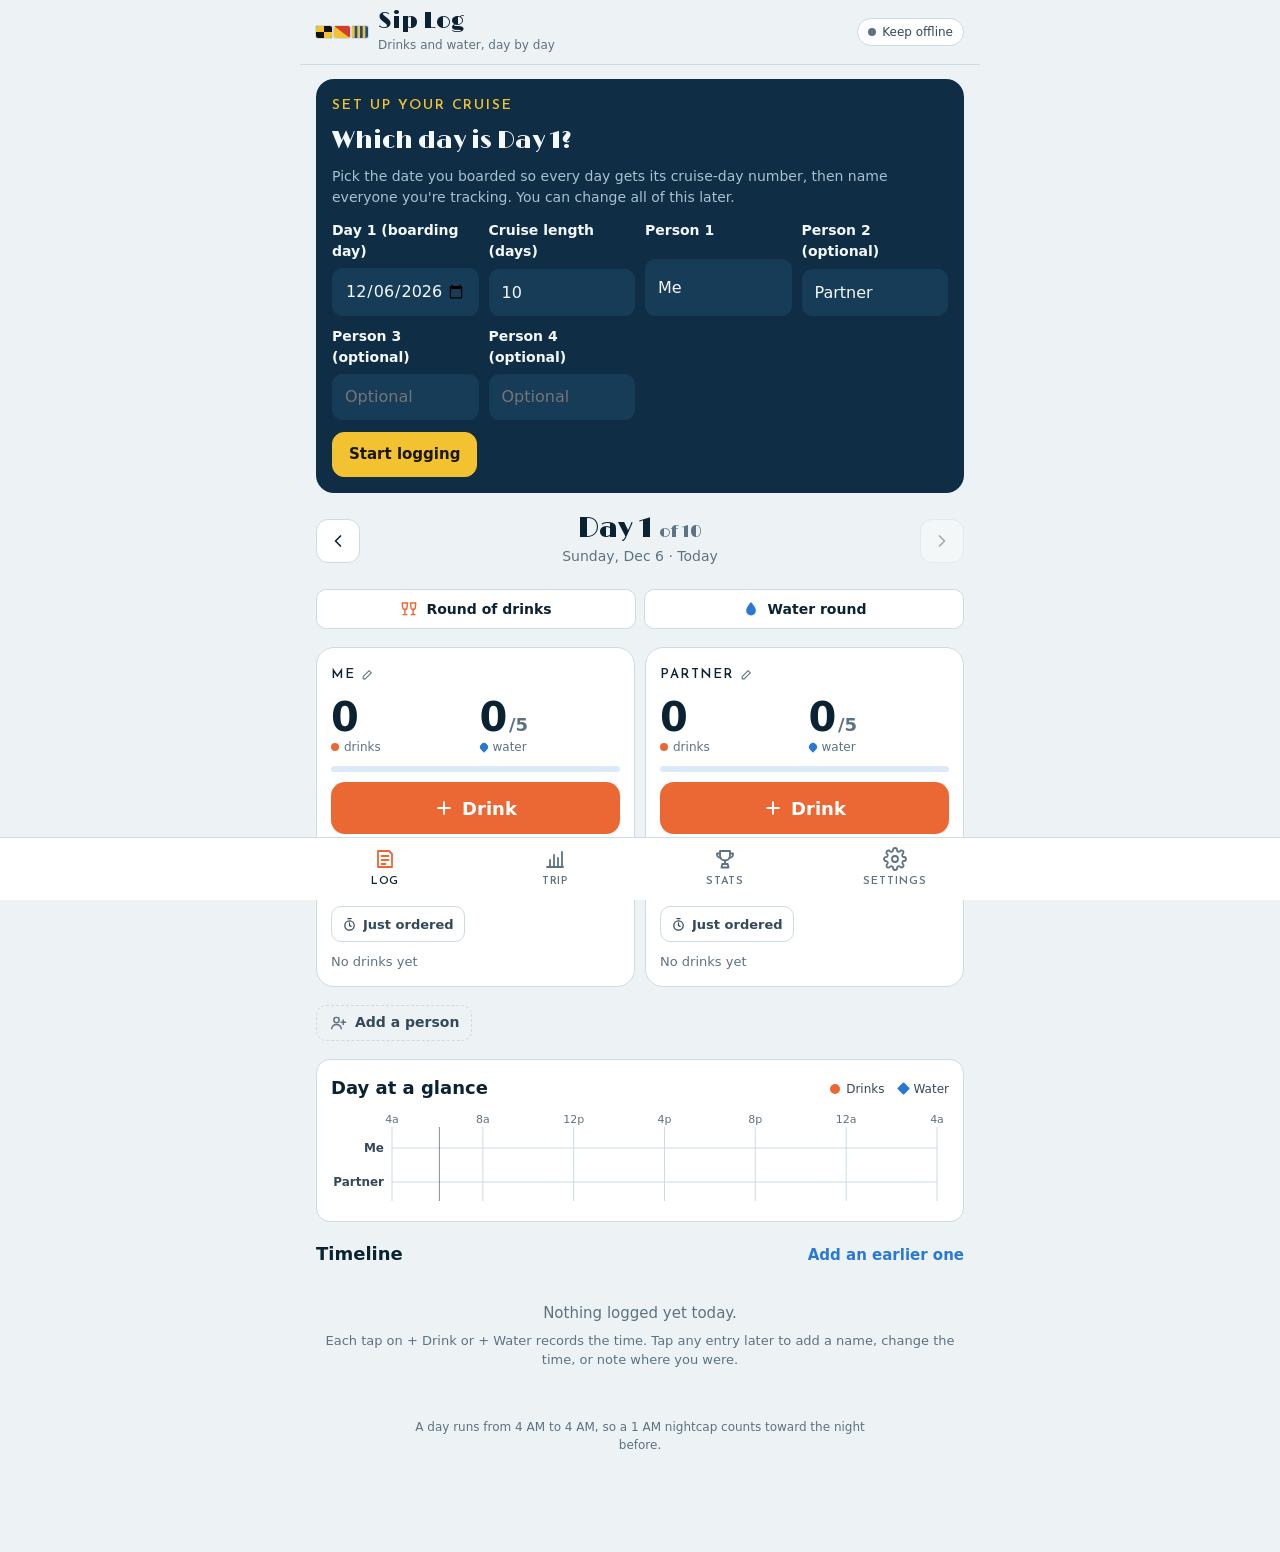
==== commit 8e517a0b: "Sip Log: up to six named people, rounds, and a Fun stats tab - People have names and optional emoji;" ====
--- a/index.html
+++ b/index.html
@@ -93,7 +93,7 @@
 .status-pill i { width: 8px; height: 8px; border-radius: 50%; background: var(--muted); display: inline-block; }
 .status-pill.ok i { background: var(--good); }
 .tabs { position: fixed; left: 0; right: 0; bottom: 0; z-index: 30; background: var(--surface); border-top: 1px solid var(--line); padding-bottom: env(safe-area-inset-bottom, 0px); }
-.tabs .in { max-width: 680px; margin: 0 auto; display: grid; grid-template-columns: repeat(3, 1fr); }
+.tabs .in { max-width: 680px; margin: 0 auto; display: grid; grid-template-columns: repeat(4, 1fr); }
 .tabs button { height: var(--tabbar); border: 0; background: none; display: grid; justify-items: center; align-content: center; gap: 3px; color: var(--muted); font-family: var(--font-label); font-weight: 600; font-size: 11px; letter-spacing: .08em; text-transform: uppercase; }
 .tabs button svg { width: 24px; height: 24px; }
 .tabs button[aria-current="page"] { color: var(--ink); }
@@ -139,8 +139,28 @@
 .people { display: grid; gap: 10px; grid-template-columns: repeat(auto-fit, minmax(150px, 1fr)); }
 .tile { background: var(--surface); border: 1px solid var(--line); border-radius: 18px; padding: 14px; display: grid; grid-template-columns: minmax(0, 1fr); gap: 10px; align-content: start; min-width: 0; }
 .tile > * { min-width: 0; }
-.tile .who { display: flex; justify-content: space-between; align-items: baseline; gap: 6px; }
-.tile .who b { font-family: var(--font-label); font-size: 13px; letter-spacing: .12em; text-transform: uppercase; overflow: hidden; text-overflow: ellipsis; white-space: nowrap; }
+.tile .who { display: flex; justify-content: space-between; align-items: center; gap: 6px; }
+.tile .who > .muted { flex: none; }
+.namebtn { border: 0; background: none; padding: 6px 0; margin: -6px 0; min-height: 36px; min-width: 0; display: inline-flex; align-items: center; gap: 6px; color: var(--ink); text-align: left; }
+.namebtn .nm { font-family: var(--font-label); font-weight: 600; font-size: 13px; letter-spacing: .12em; text-transform: uppercase; overflow: hidden; text-overflow: ellipsis; white-space: nowrap; min-width: 0; }
+.namebtn .pen { flex: none; display: inline-flex; color: var(--muted); }
+.namebtn .pen svg { width: 13px; height: 13px; }
+.roundbar { display: grid; grid-template-columns: repeat(2, minmax(0, 1fr)); gap: 8px; }
+.roundbar .btn { min-height: 40px; padding-inline: 8px; }
+.roundbar [data-kind="drink"] svg { color: var(--drink); }
+.roundbar [data-kind="water"] svg { color: var(--water); }
+.addp { justify-self: start; border-style: dashed; color: var(--ink-2); background: transparent; }
+.addp svg { color: var(--muted); }
+.btn2 { display: grid; grid-template-columns: repeat(2, minmax(0, 1fr)); gap: 6px; }
+.tile.compact { padding: 12px; gap: 8px; border-radius: 16px; }
+.tile.compact .fig .v { font-size: 30px; }
+.tile.compact .fig .v .of { font-size: 14px; }
+.tile.compact .big { min-height: 48px; font-size: 15px; gap: 3px; padding: 0 4px; border-radius: 12px; }
+.tile.compact .big svg { width: 15px; height: 15px; }
+.tile.compact .mini { padding: 4px 8px; }
+.tile.compact .lastline, .tile.compact .nudge { font-size: 12px; }
+.tile.compact .sipping { padding: 8px; }
+.tile.compact .sipping p { font-size: 13px; }
 .figs { display: grid; grid-template-columns: repeat(2, minmax(0, 1fr)); gap: 8px; }
 .fig { display: grid; gap: 0; min-width: 0; }
 .fig .v { font-size: 40px; font-weight: 700; line-height: 1.05; letter-spacing: -.01em; }
@@ -234,6 +254,33 @@
 .list { display: grid; }
 .list > div { display: flex; justify-content: space-between; gap: 10px; padding: 8px 0; border-bottom: 1px solid var(--line); font-size: 14px; }
 .list > div span:last-child { color: var(--muted); font-variant-numeric: tabular-nums; white-space: nowrap; }
+
+/* fun stats */
+.awards { display: grid; grid-template-columns: repeat(auto-fill, minmax(min(100%, 250px), 1fr)); gap: 10px; }
+.award { background: var(--surface); border: 1px solid var(--line); border-radius: var(--r); padding: 12px; display: grid; grid-template-columns: auto minmax(0, 1fr); gap: 12px; align-items: center; }
+.medal { font-size: 24px; line-height: 1; width: 44px; height: 44px; display: grid; place-items: center; border-radius: 50%; background: var(--surface-2); }
+.aw-t { font-family: var(--font-label); font-weight: 600; font-size: 11px; letter-spacing: .12em; text-transform: uppercase; color: var(--muted); }
+.aw-w { font-size: 17px; font-weight: 700; line-height: 1.25; overflow-wrap: anywhere; }
+.aw-v { font-size: 13px; color: var(--ink-2); }
+.facts { display: grid; grid-template-columns: repeat(2, minmax(0, 1fr)); gap: 1px; background: var(--line); border: 1px solid var(--line); border-radius: 12px; overflow: hidden; }
+.fact { background: var(--surface); padding: 10px 12px; display: grid; gap: 2px; align-content: start; min-width: 0; }
+.fact:last-child:nth-child(odd) { grid-column: 1 / -1; }
+.fact .k { font-size: 12px; color: var(--muted); }
+.fact .v { font-size: 20px; font-weight: 700; line-height: 1.2; overflow-wrap: anywhere; }
+.fact .d { font-size: 12px; color: var(--muted); }
+.funfact { font-size: 14px; border-radius: 10px; padding: 10px 12px; background: var(--water-soft); }
+details > summary { cursor: pointer; color: var(--water); font-weight: 600; padding: 4px 0; }
+details[open] > summary { margin-bottom: 6px; }
+
+/* people list */
+.plist { display: grid; }
+.prow { display: flex; align-items: center; justify-content: space-between; gap: 10px; padding: 8px 0; border-bottom: 1px solid var(--line); }
+.prow:last-child { border-bottom: 0; }
+.prow .btn-row { flex: none; }
+.pname { font-weight: 600; min-width: 0; overflow-wrap: anywhere; }
+.prow.off .pname { color: var(--muted); }
+.chip.emo { font-size: 20px; min-width: 44px; min-height: 44px; justify-content: center; padding: 4px 8px; }
+.chip.emo[data-v=""] { font-size: 14px; }
 
 /* sheets */
 .overlay { position: fixed; inset: 0; z-index: 50; background: var(--scrim); display: flex; align-items: flex-end; justify-content: center; }
@@ -294,6 +341,7 @@
   <main>
     <section class="view" id="v-log" aria-label="Day log"></section>
     <section class="view" id="v-trip" aria-label="Whole trip" hidden></section>
+    <section class="view" id="v-stats" aria-label="Fun stats" hidden></section>
     <section class="view" id="v-settings" aria-label="Settings" hidden></section>
   </main>
 </div>
@@ -301,6 +349,7 @@
   <div class="in">
     <button type="button" data-go="log"><svg viewBox="0 0 24 24" fill="none" stroke="currentColor" stroke-width="1.8" stroke-linecap="round" stroke-linejoin="round"><path d="M5 4h11l3 3v13H5z"/><path d="M8.5 9h7M8.5 13h7M8.5 17h4"/></svg><span>Log</span></button>
     <button type="button" data-go="trip"><svg viewBox="0 0 24 24" fill="none" stroke="currentColor" stroke-width="1.8" stroke-linecap="round" stroke-linejoin="round"><path d="M4 20h16"/><path d="M7 20v-7M11 20V8M15 20v-9M19 20V5"/></svg><span>Trip</span></button>
+    <button type="button" data-go="stats"><svg viewBox="0 0 24 24" fill="none" stroke="currentColor" stroke-width="1.8" stroke-linecap="round" stroke-linejoin="round"><path d="M7 4h10v4.5a5 5 0 0 1-10 0z"/><path d="M7 6.5H4v1a3.2 3.2 0 0 0 3.6 3.2M17 6.5h3v1a3.2 3.2 0 0 1-3.6 3.2"/><path d="M12 13.5v3.5M8.5 20.5h7l-.8-3.5H9.3z"/></svg><span>Stats</span></button>
     <button type="button" data-go="settings"><svg viewBox="0 0 24 24" fill="none" stroke="currentColor" stroke-width="1.8" stroke-linecap="round" stroke-linejoin="round"><circle cx="12" cy="12" r="3"/><path d="M19.4 15a1.7 1.7 0 0 0 .3 1.8l.1.1a2 2 0 1 1-2.8 2.8l-.1-.1a1.7 1.7 0 0 0-1.8-.3 1.7 1.7 0 0 0-1 1.5V21a2 2 0 1 1-4 0v-.1a1.7 1.7 0 0 0-1.1-1.5 1.7 1.7 0 0 0-1.8.3l-.1.1a2 2 0 1 1-2.8-2.8l.1-.1a1.7 1.7 0 0 0 .3-1.8 1.7 1.7 0 0 0-1.5-1H3a2 2 0 1 1 0-4h.1a1.7 1.7 0 0 0 1.5-1.1 1.7 1.7 0 0 0-.3-1.8l-.1-.1a2 2 0 1 1 2.8-2.8l.1.1a1.7 1.7 0 0 0 1.8.3H9a1.7 1.7 0 0 0 1-1.5V3a2 2 0 1 1 4 0v.1a1.7 1.7 0 0 0 1 1.5 1.7 1.7 0 0 0 1.8-.3l.1-.1a2 2 0 1 1 2.8 2.8l-.1.1a1.7 1.7 0 0 0-.3 1.8V9a1.7 1.7 0 0 0 1.5 1H21a2 2 0 1 1 0 4h-.1a1.7 1.7 0 0 0-1.5 1z"/></svg><span>Settings</span></button>
   </div>
 </nav>
@@ -805,7 +854,7 @@
     set(k, v) { mem[k] = v; try { localStorage.setItem('siplog.' + k, JSON.stringify(v)); } catch (e) { /* ignore */ } }
   };
   const S = Object.assign({
-    people: ['Me', 'Partner'], start: '', days: 10, ports: [], cutoff: 4,
+    people: [{ name: 'Me' }, { name: 'Partner' }], start: '', days: 10, ports: [], cutoff: 4,
     waterUnit: 'bottle', waterGoal: 5, limit: '', pkg: '', price: 16,
     theme: 'auto', setupDone: false, lastBackup: 0
   }, store.get('settings', {}));
@@ -818,6 +867,22 @@
   const STRENGTHS = [['Light', 1, 'beer, wine, spritz'], ['Regular', 1.5, 'most cocktails'], ['Strong', 2, 'doubles, Long Islands']];
   const WATER = { glass: ['Glass', 240, '8 oz'], cup: ['Large cup', 355, '12 oz'], bottle: ['Bottle', 500, '16.9 oz'], liter: ['Liter', 1000, '33.8 oz'] };
   const SPOTS = ['Pool deck', 'Martini Bar', 'Sunset Bar', 'Lounge', 'Dinner', 'Show', 'Casino', 'Cabin', 'Ashore', 'Other'];
+  const EMOJI = ['🦈', '🐬', '🐙', '🦀', '🐠', '🐢', '🦜', '🌴', '⚓', '🍍', '🥥', '🌞'];
+  const MAX_PEOPLE = 6;
+
+  // ---------- people: stable slots, so old entries keep their owner even if someone is hidden ----------
+  function normalizePeople() {
+    if (!Array.isArray(S.people) || !S.people.length) S.people = [{ name: 'Me' }];
+    S.people = S.people.slice(0, MAX_PEOPLE).map(p => typeof p === 'string' ? { name: p, emoji: '', hidden: false } : Object.assign({ name: '', emoji: '', hidden: false }, p));
+    if (S.people.every(p => p.hidden)) S.people[0].hidden = false;
+  }
+  normalizePeople();
+  const nameOf = p => (S.people[p] && S.people[p].name) || `Person ${p + 1}`;
+  const labelOf = p => ((S.people[p] && S.people[p].emoji) ? S.people[p].emoji + ' ' : '') + nameOf(p);
+  const visibleIdx = () => S.people.map((_, i) => i).filter(i => !S.people[i].hidden);
+  const freeSlot = () => { const h = S.people.findIndex((x, i) => x.hidden && !E.some(e => (e.p || 0) === i)); return h >= 0 ? h : S.people.length < MAX_PEOPLE ? S.people.length : -1; };
+  const canAdd = () => freeSlot() >= 0;
+  const shownIn = list => { const v = visibleIdx(); list.forEach(e => { const p = e.p || 0; if (!v.includes(p)) v.push(p); }); return v.sort((a, b) => a - b); };
 
   // ---------- dates: a cruise day runs from the cutoff hour to the cutoff hour next morning ----------
   const ymd = d => `${d.getFullYear()}-${pad(d.getMonth() + 1)}-${pad(d.getDate())}`;
@@ -842,8 +907,11 @@
   const money = n => '$' + Math.round(n).toLocaleString();
   const toInput = ts => { const d = new Date(ts); return `${ymd(d)}T${pad(d.getHours())}:${pad(d.getMinutes())}`; };
   const fromInput = v => { if (!v) return null; const [a, b] = v.split('T'); const { y, m, d } = parse(a); const [hh, mm] = (b || '0:0').split(':').map(Number); return new Date(y, m - 1, d, hh || 0, mm || 0).getTime(); };
-  const people = () => (S.people && S.people.length ? S.people : ['Me']).map((p, i) => p || `Person ${i + 1}`);
   const uid = () => Date.now().toString(36) + Math.random().toString(36).slice(2, 7);
+  const hourLabel = h => { h = ((h % 24) + 24) % 24; return h === 0 ? '12 AM' : h < 12 ? h + ' AM' : h === 12 ? '12 PM' : (h - 12) + ' PM'; };
+  const fmtHour = h => { h = +h || 0; return h === 0 ? 'midnight' : h < 12 ? h + ' AM' : h === 12 ? 'noon' : (h - 12) + ' PM'; };
+  const joinNames = arr => arr.length < 2 ? arr.join('') : arr.slice(0, -1).join(', ') + ' & ' + arr[arr.length - 1];
+  const buzz = () => { try { if (navigator.vibrate) navigator.vibrate(12); } catch (e) { /* ignore */ } };
 
   // ---------- icons ----------
   const I = {
@@ -857,7 +925,9 @@
     copy: '<svg viewBox="0 0 24 24" fill="none" stroke="currentColor" stroke-width="1.9" stroke-linecap="round" stroke-linejoin="round"><rect x="8" y="8" width="12" height="12" rx="2.5"/><path d="M16 8V6a2 2 0 0 0-2-2H6a2 2 0 0 0-2 2v8a2 2 0 0 0 2 2h2"/></svg>',
     drink: '<svg viewBox="0 0 24 24" fill="none" stroke="currentColor" stroke-width="1.9" stroke-linecap="round" stroke-linejoin="round"><path d="M4 5h16c0 5-3.6 8-8 8s-8-3-8-8zM12 13v6.5M8 20h8"/></svg>',
     water: '<svg viewBox="0 0 24 24" fill="currentColor"><path d="M12 2.8c3.4 4.3 6.5 8 6.5 11.4a6.5 6.5 0 0 1-13 0C5.5 10.8 8.6 7.1 12 2.8z"/></svg>',
-    heart: '<svg viewBox="0 0 24 24" fill="currentColor"><path d="M12 20s-7.5-4.6-7.5-10.2A4.2 4.2 0 0 1 12 7.3a4.2 4.2 0 0 1 7.5 2.5C19.5 15.4 12 20 12 20z"/></svg>'
+    cheers: '<svg viewBox="0 0 24 24" fill="none" stroke="currentColor" stroke-width="1.9" stroke-linecap="round" stroke-linejoin="round"><path d="M3 4h7l-.6 5.5a2.9 2.9 0 0 1-5.8 0zM6.5 12.4V19M4 19.5h5M14 4h7l-.6 5.5a2.9 2.9 0 0 1-5.8 0zM17.5 12.4V19M15 19.5h5"/></svg>',
+    person: '<svg viewBox="0 0 24 24" fill="none" stroke="currentColor" stroke-width="2" stroke-linecap="round" stroke-linejoin="round"><circle cx="10" cy="8" r="3.5"/><path d="M3.5 19.5c.8-3.5 3.4-5.5 6.5-5.5s5.7 2 6.5 5.5M19 8v6M16 11h6"/></svg>',
+    pencil: '<svg viewBox="0 0 24 24" fill="none" stroke="currentColor" stroke-width="2" stroke-linecap="round" stroke-linejoin="round"><path d="M4 20h4L19 9l-4-4L4 16z"/></svg>'
   };
 
   // ---------- theme ----------
@@ -870,6 +940,7 @@
 
   // ---------- data helpers ----------
   const forDay = k => E.filter(e => dayKey(e.t) === k);
+  const tripEntries = () => E.filter(e => inTrip(dayKey(e.t)));
   const byPerson = (list, p) => list.filter(e => (e.p || 0) === p);
   function stats(list) {
     const drinks = list.filter(e => e.kind === 'drink');
@@ -905,6 +976,7 @@
     const el = document.createElement('div');
     el.className = 'overlay';
     el.innerHTML = html;
+    $('#toast').hidden = true;
     let pushed = false;
     try { history.pushState({ siplog: stack.length + 1 }, ''); pushed = true; } catch (e) { pushed = false; }
     layer.appendChild(el);
@@ -950,10 +1022,11 @@
   }
 
   // ---------- navigation ----------
-  const VIEWS = ['log', 'trip', 'settings'];
+  const VIEWS = ['log', 'trip', 'stats', 'settings'];
   let view = 'log';
   let sel = curKey();
-  let tripWho = -1;
+  let tripWho = -1, tlWho = -1, statsScope = 'trip';
+  let lastRound = null;
   function go(v) {
     view = v;
     VIEWS.forEach(x => { $('#v-' + x).hidden = x !== v; });
@@ -964,6 +1037,7 @@
   function render() {
     if (view === 'log') renderLog();
     else if (view === 'trip') renderTrip();
+    else if (view === 'stats') renderStats();
     else renderSettings();
   }
 
@@ -971,7 +1045,8 @@
   function renderLog() {
     const k = sel, cur = curKey(), isToday = k === cur;
     const list = forDay(k);
-    const ppl = people();
+    const vis = visibleIdx();
+    const compact = vis.length >= 3;
     const i = dayIndex(k);
     let h = '';
     if (!S.setupDone) h += setupHTML();
@@ -984,7 +1059,9 @@
       <button class="icon-btn" type="button" data-act="nextday" aria-label="Next day" ${k >= cur ? 'disabled' : ''}>${I.right}</button>
     </div>
     ${isToday ? '' : '<button class="btn small back-today" type="button" data-act="today">Back to today</button>'}
-    <div class="people">${ppl.map((name, p) => tileHTML(name, p, byPerson(list, p), isToday, k)).join('')}</div>
+    ${isToday && vis.length >= 2 ? `<div class="roundbar" role="group" aria-label="Log for several people at once"><button class="btn small" type="button" data-act="round" data-kind="drink">${I.cheers}Round of drinks</button><button class="btn small" type="button" data-act="round" data-kind="water">${I.water}Water round</button></div>` : ''}
+    <div class="people ${compact ? 'compact' : ''}">${vis.map(p => tileHTML(p, byPerson(list, p), isToday, k, compact)).join('')}</div>
+    ${canAdd() ? `<button class="btn small addp" type="button" data-act="person-new">${I.person}Add a person</button>` : ''}
     <section class="card" aria-label="Day at a glance">
       <div class="section-head"><h2>Day at a glance</h2><div class="legend"><span><i class="sw drink dot"></i>Drinks</span><span><i class="sw water dia"></i>Water</span></div></div>
       <div class="chartbox" id="glance"></div>
@@ -995,30 +1072,39 @@
     $('#v-log').innerHTML = h;
     drawGlance(k, list);
   }
-  const fmtHour = h => { h = +h || 0; return h === 0 ? 'midnight' : h < 12 ? h + ' AM' : h === 12 ? 'noon' : (h - 12) + ' PM'; };
 
   function setupHTML() {
+    const ppl = S.people.map(p => p.name).concat(['', '', '', '']).slice(0, 4);
     return `<div class="setup">
       <p class="eyebrow">Set up your cruise</p>
       <h2>Which day is Day 1?</h2>
-      <p>Pick the date you boarded so every day gets its cruise-day number. You can change this and add ports later in Settings.</p>
+      <p>Pick the date you boarded so every day gets its cruise-day number, then name everyone you're tracking. You can change all of this later.</p>
       <div class="grid2">
         <label class="field" for="su-start"><span>Day 1 (boarding day)</span><input id="su-start" type="date" value="${esc(S.start)}"></label>
         <label class="field" for="su-days"><span>Cruise length (days)</span><input id="su-days" type="number" min="1" max="60" inputmode="numeric" value="${esc(S.days)}"></label>
-        <label class="field" for="su-p0"><span>Person 1</span><input id="su-p0" value="${esc(S.people[0] || '')}" placeholder="Me" maxlength="16"></label>
-        <label class="field" for="su-p1"><span>Person 2 (optional)</span><input id="su-p1" value="${esc(S.people[1] || '')}" placeholder="Leave blank if just you" maxlength="16"></label>
+        ${ppl.map((n, i) => `<label class="field" for="su-p${i}"><span>Person ${i + 1}${i ? ' (optional)' : ''}</span><input id="su-p${i}" value="${esc(n)}" placeholder="${i === 0 ? 'Me' : 'Optional'}" maxlength="16" autocomplete="off"></label>`).join('')}
       </div>
       <div class="btn-row"><button class="btn go" type="button" data-act="setup-save">Start logging</button></div>
     </div>`;
   }
 
-  function tileHTML(name, p, list, isToday, k) {
+  function tileHTML(p, list, isToday, k, compact) {
     const st = stats(list);
     const goal = +S.waterGoal || 0, lim = +S.limit || 0;
     const open = st.open[st.open.length - 1];
     const ln = isToday ? lastNamed(p) : null;
-    return `<div class="tile">
-      <div class="who"><b>${esc(name)}</b>${st.std ? `<span class="muted small">≈${fmt1(st.std)} std</span>` : ''}</div>
+    const nameBtn = `<button class="namebtn" type="button" data-act="person-edit" data-p="${p}" aria-label="Rename ${esc(nameOf(p))}"><span class="nm">${esc(labelOf(p))}</span><span class="pen" aria-hidden="true">${I.pencil}</span></button>`;
+    const actions = isToday
+      ? (compact
+        ? `<div class="btn2"><button class="big drink" type="button" data-act="add-drink" data-p="${p}">${I.plus}Drink</button><button class="big water" type="button" data-act="add-water" data-p="${p}">${I.plus}Water</button></div>`
+        : `<button class="big drink" type="button" data-act="add-drink" data-p="${p}">${I.plus}Drink</button><button class="big water" type="button" data-act="add-water" data-p="${p}">${I.plus}Water</button>`) +
+        `<div class="mini-row">
+          <button class="mini" type="button" data-act="start-drink" data-p="${p}">${I.timer}<span>${compact ? 'Ordered' : 'Just ordered'}</span></button>
+          ${ln ? `<button class="mini" type="button" data-act="again" data-p="${p}" data-id="${ln.id}" title="Log another ${esc(ln.name)}">${I.again}<span>${esc(ln.name)}</span></button>` : ''}
+        </div>`
+      : `<button class="btn small" type="button" data-act="add-past" data-p="${p}">Add to ${esc(dayName(k))}</button>`;
+    return `<div class="tile ${compact ? 'compact' : ''}">
+      <div class="who">${nameBtn}${st.std ? `<span class="muted small">≈${fmt1(st.std)} std</span>` : ''}</div>
       <div class="figs">
         <div class="fig drink"><span class="v">${st.drinks}${lim ? `<span class="of">/${lim}</span>` : ''}</span><span class="k"><i></i>${st.drinks === 1 ? 'drink' : 'drinks'}</span></div>
         <div class="fig water"><span class="v">${st.waters}${goal ? `<span class="of">/${goal}</span>` : ''}</span><span class="k"><i></i>water</span></div>
@@ -1026,13 +1112,7 @@
       ${lim ? `<div class="meter drinkm ${st.drinks > lim ? 'over' : ''}" role="img" aria-label="${st.drinks} of ${lim} drinks"><i style="width:${Math.min(100, st.drinks / lim * 100)}%"></i></div>` : ''}
       ${goal ? `<div class="meter" role="img" aria-label="${st.waters} of ${goal} waters"><i style="width:${Math.min(100, st.waters / goal * 100)}%"></i></div>` : ''}
       ${open ? `<div class="sipping"><p>Sipping <b>${esc(open.name || 'a drink')}</b> · <span data-dur="${open.start || open.t}">${fmtDur((Date.now() - (open.start || open.t)) / 60000)}</span></p><button class="btn small" type="button" data-act="finish" data-id="${open.id}">${I.check}Finished</button></div>` : ''}
-      ${isToday ? `
-        <button class="big drink" type="button" data-act="add-drink" data-p="${p}">${I.plus}Drink</button>
-        <button class="big water" type="button" data-act="add-water" data-p="${p}">${I.plus}Water</button>
-        <div class="mini-row">
-          <button class="mini" type="button" data-act="start-drink" data-p="${p}">${I.timer}<span>Just ordered</span></button>
-          ${ln ? `<button class="mini" type="button" data-act="again" data-p="${p}" data-id="${ln.id}" title="Log another ${esc(ln.name)}">${I.again}<span>${esc(ln.name)}</span></button>` : ''}
-        </div>` : `<button class="btn small" type="button" data-act="add-past" data-p="${p}">Add to ${esc(dayName(k))}</button>`}
+      ${actions}
       <p class="lastline">${st.last ? `Last drink ${fmtTime(st.last.t)}${isToday ? ` · <span data-ago="${st.last.t}">${ago(st.last.t)}</span>` : ''}` : 'No drinks yet'}${st.pace ? ` · one every ${fmtDur(st.pace)}` : ''}</p>
       ${isToday && st.drinks - st.waters >= 2 ? `<p class="nudge">${st.drinks - st.waters} drinks ahead of water. Time for a bottle?</p>` : ''}
     </div>`;
@@ -1041,10 +1121,10 @@
   // Day at a glance: one row per person, drinks (circles) and water (diamonds) on a clock axis
   function drawGlance(k, list) {
     const box = $('#glance'); if (!box) return;
-    const ppl = people();
+    const rows = shownIn(list);
     const W = Math.max(260, box.clientWidth || 340);
-    const left = Math.min(84, Math.max(48, Math.max(...ppl.map(n => n.length)) * 7 + 10)), right = 12, top = 20, row = 34;
-    const H = top + ppl.length * row + 8;
+    const left = Math.min(92, Math.max(48, Math.max(...rows.map(p => labelOf(p).length)) * 7 + 12)), right = 12, top = 20, row = 34;
+    const H = top + rows.length * row + 8;
     const t0 = dayStart(k), t1 = t0 + 24 * 3600e3;
     const x = t => left + (t - t0) / (t1 - t0) * (W - left - right);
     let s = `<svg width="${W}" height="${H}" viewBox="0 0 ${W} ${H}" role="img" aria-label="Timeline of drinks and water for ${esc(dayName(k))}">`;
@@ -1054,15 +1134,16 @@
       const xx = x(t0 + hr * 3600e3);
       s += `<line class="grid-l" x1="${xx}" x2="${xx}" y1="${top - 4}" y2="${H - 6}"/><text class="axis-t" x="${xx}" y="${top - 8}" text-anchor="middle">${clock === 0 ? '12a' : clock === 12 ? '12p' : clock < 12 ? clock + 'a' : (clock - 12) + 'p'}</text>`;
     }
-    ppl.forEach((name, p) => {
-      const cy = top + p * row + row / 2;
-      s += `<line class="grid-l" x1="${left}" x2="${W - right}" y1="${cy}" y2="${cy}"/><text class="axis-l" x="${left - 8}" y="${cy + 4}" text-anchor="end">${esc(name.length > 10 ? name.slice(0, 9) + '…' : name)}</text>`;
+    rows.forEach((p, r) => {
+      const cy = top + r * row + row / 2, lab = labelOf(p);
+      s += `<line class="grid-l" x1="${left}" x2="${W - right}" y1="${cy}" y2="${cy}"/><text class="axis-l" x="${left - 8}" y="${cy + 4}" text-anchor="end">${esc(lab.length > 11 ? lab.slice(0, 10) + '…' : lab)}</text>`;
     });
     const now = Date.now();
     if (now > t0 && now < t1) s += `<line x1="${x(now)}" x2="${x(now)}" y1="${top - 4}" y2="${H - 6}" stroke="var(--ink)" stroke-width="1" opacity=".5"/>`;
     list.slice().sort((a, b) => a.t - b.t).forEach(e => {
-      const cy = top + (e.p || 0) * row + row / 2, cx = x(Math.min(Math.max(e.t, t0), t1));
-      const label = `${fmtTime(e.t)} · ${e.kind === 'water' ? 'Water' : (e.name || 'Drink')}${e.open ? ' (sipping)' : ''} · ${people()[e.p || 0]}`;
+      const r = rows.indexOf(e.p || 0);
+      const cy = top + r * row + row / 2, cx = x(Math.min(Math.max(e.t, t0), t1));
+      const label = `${fmtTime(e.t)} · ${e.kind === 'water' ? 'Water' : (e.name || 'Drink')}${e.open ? ' (sipping)' : ''} · ${nameOf(e.p || 0)}`;
       const mark = e.kind === 'water'
         ? `<rect class="mk m-water" x="${cx - 4.5}" y="${cy - 4.5}" width="9" height="9" transform="rotate(45 ${cx} ${cy})"/>`
         : `<circle class="mk ${e.open ? 'm-open' : 'm-drink'}" cx="${cx}" cy="${cy}" r="5.5"/>`;
@@ -1072,7 +1153,7 @@
     box.innerHTML = s;
     bindTips(box, el => {
       const e = E.find(x => x.id === el.dataset.id); if (!e) return null;
-      return [fmtTime(e.t), `${e.kind === 'water' ? 'Water' : (e.name || 'Drink')}${e.open ? ', still sipping' : ''}`, people()[e.p || 0], e.kind === 'water' ? 'water' : 'drink'];
+      return [fmtTime(e.t), `${e.kind === 'water' ? 'Water' : (e.name || 'Drink')}${e.open ? ', still sipping' : ''}`, nameOf(e.p || 0), e.kind === 'water' ? 'water' : 'drink'];
     });
   }
   function bindTips(box, content) {
@@ -1100,8 +1181,11 @@
   }
 
   function timelineHTML(list, k, isToday) {
-    const sorted = list.slice().sort((a, b) => b.t - a.t);
-    const ppl = people();
+    const whoList = shownIn(list);
+    if (tlWho >= 0 && !whoList.includes(tlWho)) tlWho = -1;
+    const mine = tlWho >= 0 ? byPerson(list, tlWho) : list;
+    const sorted = mine.slice().sort((a, b) => b.t - a.t);
+    const multi = whoList.length > 1;
     let rows = '';
     sorted.forEach((e, idx) => {
       if (idx > 0) {
@@ -1119,27 +1203,29 @@
         <time datetime="${new Date(e.t).toISOString()}">${fmtTime(e.t)}</time>
         <span class="tl-ico ${isW ? 'water' : 'drink'}" aria-hidden="true">${isW ? I.water : I.drink}</span>
         <span class="tl-main"><b>${esc(isW ? 'Water' : (e.name || 'Drink'))}${e.fav ? ' <span style="color:var(--drink)" aria-label="favorite">♥</span>' : ''}${e.open ? '<span class="badge-sip">Sipping</span>' : ''}</b>
-          <span>${ppl.length > 1 ? `<span class="who-chip">${esc(ppl[e.p || 0] || '')}</span>` : ''}${esc(bits.join(' · '))}</span></span>
+          <span>${multi ? `<span class="who-chip">${esc(labelOf(e.p || 0))}</span>` : ''}${esc(bits.join(' · '))}</span></span>
         <span class="tl-side">${isW ? '' : '≈' + fmt1(+e.std || 0)}</span>
       </button></li>`;
     });
-    return `<section aria-label="Timeline">
-      <div class="section-head"><h2>Timeline</h2><button class="linkish" type="button" data-act="add-past" data-p="-1">${isToday ? 'Add an earlier one' : 'Add to this day'}</button></div>
-      ${sorted.length ? `<ul class="tl">${rows}</ul>` : `<div class="empty"><p>${isToday ? 'Nothing logged yet today.' : 'Nothing logged on this day.'}</p><p class="small">Each tap on + Drink or + Water records the time. Tap any entry later to add a name, change the time, or note where you were.</p></div>`}
+    const filter = multi && list.length ? `<div class="chips" role="group" aria-label="Show entries for">${[[-1, 'Everyone']].concat(whoList.map(p => [p, labelOf(p)])).map(([v, l]) => `<button class="chip" type="button" data-act="tlwho" data-v="${v}" aria-pressed="${tlWho === v}">${esc(l)}</button>`).join('')}</div>` : '';
+    return `<section aria-label="Timeline" style="display:grid;gap:10px">
+      <div class="section-head"><h2>Timeline</h2><button class="linkish" type="button" data-act="add-past" data-p="${tlWho >= 0 ? tlWho : -1}">${isToday ? 'Add an earlier one' : 'Add to this day'}</button></div>
+      ${filter}
+      ${sorted.length ? `<ul class="tl">${rows}</ul>` : `<div class="empty"><p>${list.length ? 'Nothing logged for this person on this day.' : isToday ? 'Nothing logged yet today.' : 'Nothing logged on this day.'}</p><p class="small">Each tap on + Drink or + Water records the time. Tap any entry later to add a name, change the time, or note where you were.</p></div>`}
     </section>`;
   }
 
   function summaryHTML(k, list) {
     if (!list.length) return '';
-    const ppl = people();
-    const rows = ppl.map((n, p) => {
+    const who = shownIn(list);
+    const rows = who.map(p => {
       const st = stats(byPerson(list, p));
-      return `<tr><td>${esc(n)}</td><td>${st.drinks}</td><td>${fmt1(st.std)}</td><td>${st.waters}</td><td>${st.ml ? fmt1(st.ml / 1000) + ' L' : '–'}</td></tr>`;
+      return `<tr><td>${esc(labelOf(p))}</td><td>${st.drinks}</td><td>${fmt1(st.std)}</td><td>${st.waters}</td><td>${st.ml ? fmt1(st.ml / 1000) + ' L' : '–'}</td></tr>`;
     }).join('');
-    const firstLast = ppl.map((n, p) => {
+    const firstLast = who.map(p => {
       const st = stats(byPerson(list, p));
       if (!st.drinks) return '';
-      return `<p class="small"><b>${esc(n)}:</b> first drink ${st.first ? fmtTime(st.first.t) : '–'}, last ${st.last ? fmtTime(st.last.t) : '–'}${st.pace ? `, about one every ${fmtDur(st.pace)}` : ''}${st.waters ? `, ${fmt1(st.waters / Math.max(1, st.drinks))} waters per drink` : ''}.</p>`;
+      return `<p class="small"><b>${esc(nameOf(p))}:</b> first drink ${st.first ? fmtTime(st.first.t) : '–'}, last ${st.last ? fmtTime(st.last.t) : '–'}${st.pace ? `, about one every ${fmtDur(st.pace)}` : ''}${st.waters ? `, ${fmt1(st.waters / st.drinks)} ${st.waters === st.drinks ? 'water' : 'waters'} per drink` : ''}.</p>`;
     }).join('');
     return `<section class="card" aria-label="Day summary">
       <div class="section-head"><h2>${esc(dayName(k))} summary</h2><button class="btn small" type="button" data-act="copy-day">${I.copy}Copy</button></div>
@@ -1149,65 +1235,145 @@
   }
 
   function dayText(k) {
-    const ppl = people(), list = forDay(k).sort((a, b) => a.t - b.t);
+    const list = forDay(k).sort((a, b) => a.t - b.t);
     const lines = [`Sip Log · ${dayName(k)} · ${dateLabel(k, { weekday: 'long', month: 'short', day: 'numeric' })}${portOf(k) ? ' · ' + portOf(k) : ''}`];
-    ppl.forEach((n, p) => {
+    shownIn(list).forEach(p => {
       const mine = byPerson(list, p), st = stats(mine);
       if (!mine.length) return;
-      lines.push('', `${n}: ${st.drinks} drinks (≈${fmt1(st.std)} std), ${st.waters} waters (${volume(st.ml)})`);
+      lines.push('', `${labelOf(p)}: ${st.drinks} drinks (≈${fmt1(st.std)} std), ${st.waters} waters (${volume(st.ml)})`);
       mine.forEach(e => lines.push(`  ${fmtTime(e.t)}  ${e.kind === 'water' ? 'Water' : (e.name || 'Drink')}${e.open ? ' (sipping)' : ''}${e.start && !e.open ? ` (ordered ${fmtTime(e.start)})` : ''}${e.where ? ' @ ' + e.where : ''}`));
     });
     return lines.join('\n');
   }
 
   // ---------- quick actions ----------
-  function addEntry(entry, msg) {
-    E.push(entry); saveE();
+  function addEntries(entries, msg, details) {
+    entries.forEach(e => E.push(e)); saveE(); buzz();
     render();
-    const acts = [['Undo', () => { E = E.filter(x => x.id !== entry.id); saveE(); render(); }]];
-    if (entry.kind === 'drink') acts.unshift(['Add details', () => openEditor(entry.id, { focusName: true })]);
+    const ids = new Set(entries.map(e => e.id));
+    const acts = [['Undo', () => { E = E.filter(x => !ids.has(x.id)); saveE(); render(); }]];
+    if (details) acts.unshift(['Add details', () => openEditor(entries[0].id, { focusName: true })]);
     toast(msg, acts);
   }
+  const newDrink = (p, extra) => Object.assign({ id: uid(), kind: 'drink', p, t: Date.now(), start: null, open: false, name: '', std: 1.5, where: '', fav: false, note: '' }, extra || {});
+  const newWater = (p, t) => { const u = WATER[S.waterUnit] ? S.waterUnit : 'bottle'; return { id: uid(), kind: 'water', p, t: t || Date.now(), unit: u, ml: WATER[u][1], note: '' }; };
   function quickDrink(p) {
     const st = stats(byPerson(forDay(curKey()), p));
-    addEntry({ id: uid(), kind: 'drink', p, t: Date.now(), start: null, open: false, name: '', std: 1.5, where: '', fav: false, note: '' }, `Drink ${st.drinks + 1} for ${people()[p]} at ${fmtTime(Date.now())}`);
+    addEntries([newDrink(p)], `Drink ${st.drinks + 1} for ${nameOf(p)} at ${fmtTime(Date.now())}`, true);
   }
   function quickWater(p) {
     const st = stats(byPerson(forDay(curKey()), p));
-    const u = WATER[S.waterUnit] ? S.waterUnit : 'bottle';
-    addEntry({ id: uid(), kind: 'water', p, t: Date.now(), unit: u, ml: WATER[u][1], note: '' }, `Water ${st.waters + 1} for ${people()[p]}`);
+    addEntries([newWater(p)], `Water ${st.waters + 1} for ${nameOf(p)}`);
   }
   function startDrink(p) {
     const now = Date.now();
-    addEntry({ id: uid(), kind: 'drink', p, t: now, start: now, open: true, name: '', std: 1.5, where: '', fav: false, note: '' }, `Timer started for ${people()[p]}. Tap Finished when it's done.`);
+    addEntries([newDrink(p, { t: now, start: now, open: true })], `Timer started for ${nameOf(p)}. Tap Finished when it's done.`, true);
   }
   function again(p, id) {
     const src = E.find(e => e.id === id); if (!src) return;
     const st = stats(byPerson(forDay(curKey()), p));
-    addEntry({ id: uid(), kind: 'drink', p, t: Date.now(), start: null, open: false, name: src.name, std: src.std || 1.5, where: src.where || '', fav: false, note: '' }, `${src.name} (drink ${st.drinks + 1}) for ${people()[p]}`);
+    addEntries([newDrink(p, { name: src.name, std: src.std || 1.5, where: src.where || '' })], `${src.name} (drink ${st.drinks + 1}) for ${nameOf(p)}`);
   }
   function finish(id) {
     const e = E.find(x => x.id === id); if (!e) return;
-    const prev = { t: e.t, open: e.open };
+    const prev = { t: e.t, open: e.open, start: e.start };
     e.open = false; e.t = Date.now(); if (!e.start) e.start = prev.t;
-    saveE(); render();
-    toast(`Finished after ${fmtDur((e.t - e.start) / 60000)}`, [['Undo', () => { e.t = prev.t; e.open = prev.open; saveE(); render(); }]]);
-  }
-
-  // ---------- editor ----------
+    saveE(); buzz(); render();
+    toast(`Finished after ${fmtDur((e.t - e.start) / 60000)}`, [['Undo', () => { e.t = prev.t; e.open = prev.open; e.start = prev.start; saveE(); render(); }]]);
+  }
+
+  // Round: one tap logs a drink or a water for everyone selected
+  function openRound(kind) {
+    const vis = visibleIdx();
+    const chosen = new Set((lastRound || vis).filter(p => vis.includes(p)));
+    if (!chosen.size) vis.forEach(p => chosen.add(p));
+    let name = '';
+    const el = openOverlay(`<div class="panel" role="dialog" aria-modal="true" aria-labelledby="rd-title">
+      <div class="panel-bar"><h2 id="rd-title">${kind === 'water' ? 'Water for the table' : 'Round of drinks'}</h2><button class="icon-btn" type="button" data-act="close" aria-label="Close">${I.x}</button></div>
+      <div id="rd-body" style="display:grid;gap:16px"></div></div>`);
+    const body = $('#rd-body', el);
+    const draw = () => {
+      body.innerHTML = `
+        <div class="field"><span>Who's in?</span><div class="chips">${vis.map(p => `<button class="chip" type="button" data-rd="p" data-v="${p}" aria-pressed="${chosen.has(p)}">${esc(labelOf(p))}</button>`).join('')}</div></div>
+        ${kind === 'drink' ? `<label class="field" for="rd-name"><span>Same drink for everyone? (optional)</span><input id="rd-name" value="${esc(name)}" placeholder="e.g. Champagne toast" autocomplete="off"></label><p class="muted small">Leave it blank and add names one by one later from the timeline.</p>` : ''}
+        <button class="big ${kind === 'water' ? 'water' : 'drink'}" type="button" data-rd="go" ${chosen.size ? '' : 'disabled'}>${kind === 'water' ? I.water : I.cheers}Log ${chosen.size} ${kind === 'water' ? (chosen.size === 1 ? 'water' : 'waters') : (chosen.size === 1 ? 'drink' : 'drinks')}</button>`;
+    };
+    body.addEventListener('click', ev => {
+      const b = ev.target.closest('[data-rd]'); if (!b) return;
+      const nm = $('#rd-name', body); if (nm) name = nm.value.trim();
+      if (b.dataset.rd === 'p') { const p = +b.dataset.v; if (chosen.has(p)) chosen.delete(p); else chosen.add(p); draw(); return; }
+      if (b.dataset.rd === 'go' && chosen.size) {
+        lastRound = [...chosen];
+        const now = Date.now();
+        const ps = [...chosen].sort((a, c) => a - c);
+        const items = ps.map(p => kind === 'water' ? newWater(p, now) : newDrink(p, { t: now, name, std: stdFor(name) || 1.5 }));
+        closeTop();
+        addEntries(items, `${kind === 'water' ? 'Water' : (name || 'Round')} logged for ${joinNames(ps.map(nameOf))}`);
+      }
+    });
+    draw();
+  }
+
+  // ---------- people editor ----------
+  function openPerson(p) {
+    const isNew = p == null;
+    const cur = isNew ? { name: '', emoji: '', hidden: false } : Object.assign({}, S.people[p]);
+    const others = S.people.filter((x, i) => i !== p && !x.hidden).length;
+    const el = openOverlay(`<div class="panel" role="dialog" aria-modal="true" aria-labelledby="pe-title">
+      <div class="panel-bar"><h2 id="pe-title">${isNew ? 'Add a person' : 'Edit ' + esc(nameOf(p))}</h2><button class="icon-btn" type="button" data-act="close" aria-label="Close">${I.x}</button></div>
+      <div id="pe-body" style="display:grid;gap:16px"></div></div>`);
+    const body = $('#pe-body', el);
+    let armed = 0;
+    const draw = () => {
+      body.innerHTML = `
+        <label class="field" for="pe-name"><span>Name</span><input id="pe-name" value="${esc(cur.name)}" placeholder="e.g. Sam" maxlength="16" autocomplete="off" data-autofocus></label>
+        <div class="field"><span>Emoji (optional, makes the timeline easier to scan)</span><div class="chips">${['' ].concat(EMOJI).map(em => `<button class="chip emo" type="button" data-pe="emoji" data-v="${em}" aria-pressed="${cur.emoji === em}" aria-label="${em ? 'Emoji ' + em : 'No emoji'}">${em || 'None'}</button>`).join('')}</div></div>
+        <div class="btn-row"><button class="btn navy" type="button" data-pe="save">${isNew ? 'Add to the log' : 'Save'}</button>
+        ${!isNew && others ? `<button class="btn danger" type="button" data-pe="hide">${armed ? 'Tap again to remove' : 'Remove from counters'}</button>` : ''}</div>
+        ${!isNew && others ? '<p class="muted small">Removing hides their counters but keeps everything they logged in the history.</p>' : ''}`;
+    };
+    body.addEventListener('click', ev => {
+      const b = ev.target.closest('[data-pe]'); if (!b) return;
+      const nm = $('#pe-name', body); cur.name = nm.value.trim();
+      const a = b.dataset.pe;
+      if (a !== 'hide') armed = 0;
+      if (a === 'emoji') { cur.emoji = b.dataset.v; draw(); const n = $('#pe-name', body); if (n) n.value = cur.name; return; }
+      if (a === 'save') {
+        if (!cur.name) { nm.focus(); nm.placeholder = 'Type a name first'; return; }
+        if (isNew) {
+          // someone removed earlier with the same name gets their history back
+          let slot = S.people.findIndex(x => x.hidden && norm(x.name) === norm(cur.name));
+          if (slot < 0) slot = freeSlot();
+          if (slot < 0) { toast(`Sip Log tracks up to ${MAX_PEOPLE} people. Show a hidden person again in Settings instead.`); return; }
+          S.people[slot] = { name: cur.name, emoji: cur.emoji, hidden: false };
+        } else Object.assign(S.people[p], { name: cur.name, emoji: cur.emoji });
+        saveS(); closeTop(); render();
+        toast(isNew ? `${cur.name} added` : 'Saved');
+        return;
+      }
+      if (a === 'hide') {
+        if (!armed) { armed = 1; draw(); return; }
+        S.people[p].hidden = true; saveS(); closeTop(); render();
+        toast(`${nameOf(p)} removed from the counters`, [['Undo', () => { S.people[p].hidden = false; saveS(); render(); }]]);
+      }
+    });
+    draw();
+  }
+
+  // ---------- entry editor ----------
   function openEditor(id, opts) {
     opts = opts || {};
     const existing = id ? E.find(e => e.id === id) : null;
-    const ppl = people();
     let d;
     if (existing) d = JSON.parse(JSON.stringify(existing));
     else {
       const base = opts.day && opts.day !== curKey() ? dayStart(opts.day) + (20 - (+S.cutoff || 0)) * 3600e3 : Date.now();
-      d = { id: uid(), kind: opts.kind || 'drink', p: opts.p >= 0 ? opts.p : 0, t: base, start: null, open: false, name: '', std: 1.5, where: '', fav: false, note: '', unit: S.waterUnit, ml: (WATER[S.waterUnit] || WATER.bottle)[1] };
+      d = { id: uid(), kind: opts.kind || 'drink', p: opts.p >= 0 ? opts.p : visibleIdx()[0], t: base, start: null, open: false, name: '', std: 1.5, where: '', fav: false, note: '', unit: S.waterUnit, ml: (WATER[S.waterUnit] || WATER.bottle)[1] };
     }
     if (!d.unit) d.unit = S.waterUnit;
     if (!d.ml) d.ml = (WATER[d.unit] || WATER.bottle)[1];
     if (d.std == null) d.std = 1.5;
+    const whoChoices = () => { const v = visibleIdx(); if (!v.includes(d.p || 0)) v.push(d.p || 0); return v.sort((a, b) => a - b); };
     const el = openOverlay(`<div class="panel" role="dialog" aria-modal="true" aria-labelledby="ed-title"><div class="panel-bar"><h2 id="ed-title">${existing ? 'Edit entry' : 'Add an entry'}</h2><button class="icon-btn" type="button" data-act="close" aria-label="Close">${I.x}</button></div><div id="ed-body" style="display:grid;gap:16px"></div></div>`, { onClose: () => render() });
     const body = $('#ed-body', el);
     let delArmed = 0;
@@ -1219,14 +1385,15 @@
     };
     const draw = () => {
       const isW = d.kind === 'water';
+      const who = whoChoices();
       body.innerHTML = `
         <div class="seg" role="group" aria-label="Type"><button type="button" data-ed="kind" data-v="drink" aria-pressed="${!isW}">Drink</button><button type="button" data-ed="kind" data-v="water" aria-pressed="${isW}">Water</button></div>
-        ${ppl.length > 1 ? `<div class="field"><span>Who</span><div class="chips">${ppl.map((n, p) => `<button class="chip" type="button" data-ed="p" data-v="${p}" aria-pressed="${(d.p || 0) === p}">${esc(n)}</button>`).join('')}</div></div>` : ''}
+        ${who.length > 1 ? `<div class="field"><span>Who</span><div class="chips">${who.map(p => `<button class="chip" type="button" data-ed="p" data-v="${p}" aria-pressed="${(d.p || 0) === p}">${esc(labelOf(p))}</button>`).join('')}</div></div>` : ''}
         ${isW ? `
           <div class="field"><span>How much</span><div class="chips">${Object.entries(WATER).map(([k, [l, ml, oz]]) => `<button class="chip" type="button" data-ed="unit" data-v="${k}" aria-pressed="${d.unit === k}">${l} · ${oz}</button>`).join('')}</div></div>
           <label class="field" for="ed-t"><span>Time</span><span class="inline"><input id="ed-t" type="datetime-local" value="${toInput(d.t)}"><button class="btn small" type="button" data-ed="now">Now</button></span></label>
         ` : `
-          <label class="field" for="ed-name"><span>Drink name (optional)</span><input id="ed-name" value="${esc(d.name || '')}" placeholder="e.g. Coconut Patrón Margarita" autocomplete="off" ${opts.focusName ? 'data-autofocus' : ''}></label>
+          <label class="field" for="ed-name"><span>Drink name (optional)</span><input id="ed-name" value="${esc(d.name || '')}" placeholder="e.g. Coconut Patrón Margarita" autocomplete="off"></label>
           <div class="sugg" id="ed-sugg" hidden></div>
           <div class="field"><span>Status</span><div class="seg" role="group" aria-label="Status"><button type="button" data-ed="open" data-v="0" aria-pressed="${!d.open}">Finished</button><button type="button" data-ed="open" data-v="1" aria-pressed="${!!d.open}">Still sipping</button></div></div>
           ${d.open ? '' : `<label class="field" for="ed-t"><span>Finished at</span><span class="inline"><input id="ed-t" type="datetime-local" value="${toInput(d.t)}"><button class="btn small" type="button" data-ed="now">Now</button></span></label>`}
@@ -1320,30 +1487,31 @@
     const cur = curKey();
     const list = [...keys].filter(k => k <= cur || forDay(k).length).sort();
     if (!list.includes(cur)) list.push(cur);
-    const ppl = people();
-    const el = openOverlay(`<div class="panel" role="dialog" aria-modal="true" aria-labelledby="dp-title">
+    const vis = visibleIdx();
+    openOverlay(`<div class="panel" role="dialog" aria-modal="true" aria-labelledby="dp-title">
       <div class="panel-bar"><h2 id="dp-title">Pick a day</h2><button class="icon-btn" type="button" data-act="close" aria-label="Close">${I.x}</button></div>
       <div class="daylist">${list.map(k => {
         const items = forDay(k), st = stats(items);
-        const who = ppl.length > 1 ? ppl.map((n, p) => { const s = stats(byPerson(items, p)); return `${n} ${s.drinks}`; }).join(' · ') : '';
+        const who = vis.length > 1 ? vis.map(p => `${nameOf(p)} ${stats(byPerson(items, p)).drinks}`).join(' · ') : '';
         return `<button type="button" data-act="pickday" data-k="${k}" aria-current="${k === sel}"><b>${esc(dayName(k))}${k === cur ? ' · Today' : ''}</b><span class="tot"><b>${st.drinks}</b> drinks<br>${st.waters} water</span><span>${esc(dateLabel(k))}${portOf(k) ? ' · ' + esc(portOf(k)) : ''}${who ? ' · ' + esc(who) : ''}</span></button>`;
       }).join('')}</div>
     </div>`);
-    return el;
   }
 
   // ---------- TRIP ----------
+  const tripFilt = list => tripWho < 0 ? list : byPerson(list, tripWho);
   function tripDays() {
     const out = [];
     for (let i = 0; i < (+S.days || 0); i++) out.push(keyAt(i));
     return out;
   }
   function renderTrip() {
-    const ppl = people();
     const days = tripDays();
     const cur = curKey();
-    const filt = list => tripWho < 0 ? list : byPerson(list, tripWho);
-    const all = filt(E.filter(e => inTrip(dayKey(e.t))));
+    const whoList = shownIn(tripEntries());
+    if (tripWho >= 0 && !whoList.includes(tripWho)) tripWho = -1;
+    const filt = tripFilt;
+    const all = filt(tripEntries());
     const st = stats(all);
     const elapsed = Math.max(1, Math.min(days.length, dayIndex(cur) + 1));
     const ratio = st.drinks ? st.waters / st.drinks : 0;
@@ -1363,7 +1531,7 @@
     const outside = E.filter(e => !inTrip(dayKey(e.t))).length;
     $('#v-trip').innerHTML = `
       <div class="section-head"><h2 style="font-family:var(--font-display);font-weight:400;font-size:26px">${esc(S.days)}-day cruise</h2><span class="muted small">${esc(dateLabel(days[0] || cur, { month: 'short', day: 'numeric' }))} – ${esc(dateLabel(days[days.length - 1] || cur, { month: 'short', day: 'numeric' }))}</span></div>
-      ${ppl.length > 1 ? `<div class="chips" role="group" aria-label="Show">${[['-1', 'Everyone']].concat(ppl.map((n, p) => [String(p), n])).map(([v, l]) => `<button class="chip" type="button" data-act="tripwho" data-v="${v}" aria-pressed="${String(tripWho) === v}">${esc(l)}</button>`).join('')}</div>` : ''}
+      ${whoList.length > 1 ? `<div class="chips" role="group" aria-label="Show">${[[-1, 'Everyone']].concat(whoList.map(p => [p, labelOf(p)])).map(([v, l]) => `<button class="chip" type="button" data-act="tripwho" data-v="${v}" aria-pressed="${tripWho === v}">${esc(l)}</button>`).join('')}</div>` : ''}
       <div class="stats">
         <div class="stat"><span class="k">Drinks</span><span class="v">${st.drinks}</span><span class="d">${fmt1(st.drinks / elapsed)} a day so far</span></div>
         <div class="stat"><span class="k">Standard drinks</span><span class="v">≈${fmt1(st.std)}</span><span class="d">${fmt1(st.std / elapsed)} a day</span></div>
@@ -1379,8 +1547,8 @@
       ${Object.keys(favs).length ? `<section class="card"><h2 style="font-size:18px">Favorites ♥</h2><div class="list">${top(favs).map(([n, c]) => `<div><span>${esc(n)}</span><span>×${c}</span></div>`).join('')}</div></section>` : ''}
       ${Object.keys(names).length ? `<section class="card"><h2 style="font-size:18px">Most ordered</h2><div class="list">${top(names).map(([n, c]) => `<div><span>${esc(n)}</span><span>×${c}</span></div>`).join('')}</div></section>` : ''}
       ${Object.keys(spots).length ? `<section class="card"><h2 style="font-size:18px">Favorite spots</h2><div class="list">${top(spots).map(([n, c]) => `<div><span>${esc(n)}</span><span>×${c}</span></div>`).join('')}</div></section>` : ''}
-      ${pkg ? `<section class="card"><h2 style="font-size:18px">Drink package value</h2><div class="list">${ppl.map((n, p) => { const s = stats(byPerson(E.filter(e => inTrip(dayKey(e.t))), p)); const value = s.drinks * price, paid = pkg * elapsed; return `<div><span>${esc(n)}: ≈${money(value)} of drinks</span><span>${money(paid)} paid so far</span></div>`; }).join('')}</div><p class="muted small">Uses ${money(price)} per drink and ${money(pkg)} per day, both editable in Settings.</p></section>` : ''}
-      <div class="btn-row"><button class="btn" type="button" data-act="copy-trip">${I.copy}Copy trip summary</button></div>
+      ${pkg ? `<section class="card"><h2 style="font-size:18px">Drink package value</h2><div class="list">${whoList.map(p => { const s = stats(byPerson(tripEntries(), p)); const value = s.drinks * price, paid = pkg * elapsed; return `<div><span>${esc(nameOf(p))}: ≈${money(value)} of drinks</span><span>${money(paid)} paid so far</span></div>`; }).join('')}</div><p class="muted small">Uses ${money(price)} per drink and ${money(pkg)} per day, both editable in Settings.</p></section>` : ''}
+      <div class="btn-row"><button class="btn" type="button" data-act="copy-trip">${I.copy}Copy trip summary</button><button class="btn" type="button" data-go="stats">See fun stats</button></div>
       ${backupNudge()}`;
     drawTripChart(days, filt, cur);
   }
@@ -1390,9 +1558,27 @@
     const r = Math.min(4, h, w / 2);
     return `M${x} ${y0}V${y + r}Q${x} ${y} ${x + r} ${y}H${x + w - r}Q${x + w} ${y} ${x + w} ${y + r}V${y0}Z`;
   }
+  function chartTips(box, data, fmt, W) {
+    const tip = box.querySelector('.tip');
+    const show = el => {
+      const lines = fmt(data[+el.dataset.i]);
+      tip.textContent = '';
+      const st = document.createElement('strong'); st.textContent = lines[0]; tip.appendChild(st);
+      lines.slice(1).forEach(([c, txt]) => { const ln = document.createElement('div'); const key = document.createElement('span'); key.className = 'key'; key.style.background = `var(--${c})`; ln.appendChild(key); ln.appendChild(document.createTextNode(txt)); tip.appendChild(ln); });
+      tip.style.left = Math.min(Math.max(+el.dataset.tipX, 70), W - 70) + 'px';
+      tip.style.top = el.dataset.tipY + 'px';
+      tip.hidden = false;
+    };
+    $$('[data-tip-x]', box).forEach(el => {
+      el.addEventListener('pointerenter', () => show(el));
+      el.addEventListener('pointerleave', () => { tip.hidden = true; });
+      el.addEventListener('focus', () => show(el));
+      el.addEventListener('blur', () => { tip.hidden = true; });
+    });
+  }
   function drawTripChart(days, filt, cur) {
     const box = $('#tripchart'); if (!box || !days.length) return;
-    const data = days.map(k => { const s = stats(filt(forDay(k))); return { k, d: s.drinks, w: s.waters, future: k > cur }; });
+    const data = days.map(k => { const s = stats(filt(forDay(k))); return { k, d: s.drinks, w: s.waters }; });
     const W = Math.max(260, box.clientWidth || 340), H = 190;
     const left = 30, right = 6, top = 16, bottom = 30;
     const maxV = Math.max(4, ...data.map(v => Math.max(v.d, v.w)));
@@ -1409,44 +1595,27 @@
     data.forEach((v, i) => {
       const cx = left + band * i + band / 2;
       const xd = cx - bw - 1, xw = cx + 1;
-      s += `<g class="hitg">`;
-      s += `<rect class="hit" x="${left + band * i}" y="${top}" width="${band}" height="${ph + bottom}" tabindex="0" role="button" aria-label="${esc(`Day ${i + 1}: ${v.d} drinks, ${v.w} water`)}" data-act="pickday" data-k="${v.k}" data-tip-x="${cx}" data-tip-y="${Math.min(y(Math.max(v.d, v.w)), y0 - 10)}" data-i="${i}"/>`;
-      s += `<path class="mk" d="${barPath(xd, y(v.d), bw, y0 - y(v.d), y0)}" fill="var(--drink)"/><path class="mk" d="${barPath(xw, y(v.w), bw, y0 - y(v.w), y0)}" fill="var(--water)"/>`;
-      s += `</g>`;
+      s += `<g class="hitg"><rect class="hit" x="${left + band * i}" y="${top}" width="${band}" height="${ph + bottom}" tabindex="0" role="button" aria-label="${esc(`Day ${i + 1}: ${v.d} drinks, ${v.w} water`)}" data-act="pickday" data-k="${v.k}" data-tip-x="${cx}" data-tip-y="${Math.min(y(Math.max(v.d, v.w)), y0 - 10)}" data-i="${i}"/>`;
+      s += `<path class="mk" d="${barPath(xd, y(v.d), bw, y0 - y(v.d), y0)}" fill="var(--drink)"/><path class="mk" d="${barPath(xw, y(v.w), bw, y0 - y(v.w), y0)}" fill="var(--water)"/></g>`;
       if (v.d && v.d === maxD) s += `<text class="bar-label" x="${xd + bw / 2}" y="${y(v.d) - 5}" text-anchor="middle">${v.d}</text>`;
       s += `<text class="axis-t" x="${cx}" y="${H - 12}" text-anchor="middle" style="${v.k === cur ? 'font-weight:700;fill:var(--ink)' : ''}">${i + 1}</text>`;
     });
-    s += `<text class="axis-t" x="${left + pw / 2}" y="${H - 0}" text-anchor="middle">Cruise day</text>`;
+    s += `<text class="axis-t" x="${left + pw / 2}" y="${H}" text-anchor="middle">Cruise day</text>`;
     s += `<line x1="${left}" x2="${W - right}" y1="${y0}" y2="${y0}" stroke="var(--muted)" stroke-width="1"/>`;
     s += '</svg><div class="tip" hidden></div>';
     box.innerHTML = s;
-    const tip = box.querySelector('.tip');
-    const show = el => {
-      const v = data[+el.dataset.i];
-      tip.textContent = '';
-      const st = document.createElement('strong'); st.textContent = `Day ${+el.dataset.i + 1} · ${dateLabel(v.k, { month: 'short', day: 'numeric' })}`; tip.appendChild(st);
-      [['drink', `${v.d} drinks`], ['water', `${v.w} water`]].forEach(([c, txt]) => { const ln = document.createElement('div'); const key = document.createElement('span'); key.className = 'key'; key.style.background = `var(--${c})`; ln.appendChild(key); ln.appendChild(document.createTextNode(txt)); tip.appendChild(ln); });
-      tip.style.left = Math.min(Math.max(+el.dataset.tipX, 70), W - 70) + 'px';
-      tip.style.top = el.dataset.tipY + 'px';
-      tip.hidden = false;
-    };
-    $$('[data-tip-x]', box).forEach(el => {
-      el.addEventListener('pointerenter', () => show(el));
-      el.addEventListener('pointerleave', () => { tip.hidden = true; });
-      el.addEventListener('focus', () => show(el));
-      el.addEventListener('blur', () => { tip.hidden = true; });
-    });
+    chartTips(box, data, v => [`${dayName(v.k)} · ${dateLabel(v.k, { month: 'short', day: 'numeric' })}`, ['drink', `${v.d} drinks`], ['water', `${v.w} water`]], W);
   }
   function tripText() {
-    const ppl = people(), days = tripDays(), cur = curKey();
+    const days = tripDays(), cur = curKey(), who = shownIn(tripEntries());
     const lines = [`Sip Log · ${S.days}-day cruise`];
     days.forEach((k, i) => {
       if (k > cur) return;
       const items = forDay(k);
-      const parts = ppl.map((n, p) => { const s = stats(byPerson(items, p)); return `${ppl.length > 1 ? n + ' ' : ''}${s.drinks} drinks, ${s.waters} water`; });
+      const parts = who.map(p => { const s = stats(byPerson(items, p)); return `${who.length > 1 ? nameOf(p) + ' ' : ''}${s.drinks} drinks, ${s.waters} water`; });
       lines.push(`Day ${i + 1} (${dateLabel(k, { month: 'short', day: 'numeric' })}${portOf(k) ? ', ' + portOf(k) : ''}): ${parts.join(' · ')}`);
     });
-    ppl.forEach((n, p) => { const s = stats(byPerson(E.filter(e => inTrip(dayKey(e.t))), p)); lines.push('', `${n} total: ${s.drinks} drinks (≈${fmt1(s.std)} std), ${s.waters} water (${volume(s.ml)})`); });
+    who.forEach(p => { const s = stats(byPerson(tripEntries(), p)); lines.push('', `${labelOf(p)} total: ${s.drinks} drinks (≈${fmt1(s.std)} std), ${s.waters} water (${volume(s.ml)})`); });
     return lines.join('\n');
   }
   function backupNudge() {
@@ -1456,15 +1625,173 @@
     return `<p class="nudge">Your log lives only on this phone. ${days === null ? 'Copy a backup code now and then' : `Last backup was ${days} days ago`} (Settings, Backup) so nothing is lost if the browser is cleared.</p>`;
   }
 
+  // ---------- STATS: awards and fun numbers ----------
+  const minsIntoDay = ts => (ts - dayStart(dayKey(ts))) / 60000;
+  const clockOf = m => fmtTime(dayStart(curKey()) + m * 60000);
+  const LANDMARKS = [['a front door', 2], ['a basketball hoop', 3.05], ['a giraffe', 5.5], ['a 10-meter diving board', 10], ['a five-story building', 16], ['a ten-story building', 30], ['the Statue of Liberty', 46], ['Big Ben', 96]];
+  function computeStats(scope) {
+    const pool = scope === 'today' ? forDay(curKey()) : tripEntries();
+    const who = shownIn(pool);
+    const per = who.map(p => {
+      const mine = byPerson(pool, p);
+      const drinks = mine.filter(e => e.kind === 'drink'), done = drinks.filter(e => !e.open), waters = mine.filter(e => e.kind === 'water');
+      const timed = done.filter(e => e.start && e.t - e.start >= 2 * 60000);
+      const nameCount = {}, spotCount = {};
+      drinks.forEach(e => { if (e.name) { const n = e.name.trim(); nameCount[n] = (nameCount[n] || 0) + 1; } if (e.where) spotCount[e.where] = (spotCount[e.where] || 0) + 1; });
+      const topName = Object.entries(nameCount).sort((a, b) => b[1] - a[1])[0];
+      const topSpot = Object.entries(spotCount).sort((a, b) => b[1] - a[1])[0];
+      const latest = done.reduce((m, e) => !m || minsIntoDay(e.t) > minsIntoDay(m.t) ? e : m, null);
+      const firstByDay = {};
+      done.forEach(e => { const k = dayKey(e.t); if (!firstByDay[k] || e.t < firstByDay[k].t) firstByDay[k] = e; });
+      const earliest = Object.values(firstByDay).reduce((m, e) => !m || minsIntoDay(e.t) < minsIntoDay(m.t) ? e : m, null);
+      let goalDays = 0, streak = 0, best = 0;
+      const goal = +S.waterGoal || 0;
+      const dayList = scope === 'today' ? [curKey()] : tripDays().filter(k => k <= curKey());
+      dayList.forEach(k => {
+        const n = waters.filter(e => dayKey(e.t) === k).length;
+        if (goal && n >= goal) { goalDays++; streak++; best = Math.max(best, streak); } else streak = 0;
+      });
+      return {
+        p, drinks: drinks.length, waters: waters.length, std: drinks.reduce((a, e) => a + (+e.std || 0), 0), ml: waters.reduce((a, e) => a + (+e.ml || 0), 0),
+        ratio: drinks.length ? waters.length / drinks.length : null,
+        sip: timed.length >= 2 ? timed.reduce((a, e) => a + (e.t - e.start), 0) / timed.length / 60000 : null,
+        unique: Object.keys(nameCount).length, topName, topSpot, latest, earliest, goalDays, bestStreak: best, days: dayList.length
+      };
+    });
+    const awards = [];
+    const pick = (list, val, better) => {
+      const ok = list.filter(x => val(x) != null);
+      if (!ok.length) return null;
+      const bestV = ok.reduce((b, x) => b == null || better(val(x), b) ? val(x) : b, null);
+      return { winners: ok.filter(x => val(x) === bestV), v: bestV };
+    };
+    const names = ws => joinNames(ws.map(w => labelOf(w.p)));
+    const minDrinks = scope === 'today' ? 1 : 2;
+    let r = pick(per.filter(x => x.drinks >= minDrinks && x.waters), x => Math.round(x.ratio * 10) / 10, (a, b) => a > b);
+    if (r) awards.push(['💧', 'Hydration Hero', names(r.winners), `${fmt1(r.v)} ${r.v === 1 ? 'water' : 'waters'} per drink`]);
+    // Night Owl needs a drink finished after 9 PM, Early Bird one before noon
+    const cut = (+S.cutoff || 0) * 60, nightMin = 21 * 60 - cut, noonMin = 12 * 60 - cut;
+    r = pick(per, x => x.latest && minsIntoDay(x.latest.t) >= nightMin ? Math.round(minsIntoDay(x.latest.t)) : null, (a, b) => a > b);
+    if (r) awards.push(['🦉', 'Night Owl', names(r.winners), `Last drink finished at ${fmtTime(r.winners[0].latest.t)}${scope === 'trip' ? ' on ' + dayName(dayKey(r.winners[0].latest.t)) : ''}`]);
+    r = pick(per, x => x.earliest && minsIntoDay(x.earliest.t) < noonMin ? Math.round(minsIntoDay(x.earliest.t)) : null, (a, b) => a < b);
+    if (r) awards.push(['🌅', 'Early Bird', names(r.winners), `First drink at ${fmtTime(r.winners[0].earliest.t)}${scope === 'trip' ? ' on ' + dayName(dayKey(r.winners[0].earliest.t)) : ''}`]);
+    const sippers = per.filter(x => x.sip != null);
+    if (sippers.length) {
+      r = pick(sippers, x => Math.round(x.sip), (a, b) => a > b);
+      awards.push(['🐢', 'Slow Sipper', names(r.winners), `${fmtDur(r.v)} per timed drink`]);
+    }
+    r = pick(per.filter(x => x.unique >= 2), x => x.unique, (a, b) => a > b);
+    if (r) awards.push(['🧭', 'Explorer', names(r.winners), `${r.v} different drinks tried`]);
+    r = pick(per.filter(x => x.topName && x.topName[1] >= 2), x => x.topName[1], (a, b) => a > b);
+    if (r) awards.push(['⚓', 'Creature of Habit', names(r.winners), new Set(r.winners.map(w => norm(w.topName[0]))).size === 1 ? `${r.winners[0].topName[0]} ×${r.v}` : `the same drink ${r.v} times each`]);
+    r = pick(per.filter(x => x.topSpot && x.topSpot[1] >= 2), x => x.topSpot[1], (a, b) => a > b);
+    if (r) { const ws = r.winners.filter(w => w.topSpot[0] === r.winners[0].topSpot[0]); awards.push(['🏝️', `${ws[0].topSpot[0]} Regular`, names(ws), `${r.v} drinks there`]); }
+    if (+S.waterGoal) {
+      r = pick(per.filter(x => x.goalDays > 0), x => x.goalDays, (a, b) => a > b);
+      if (r) awards.push(['🎯', 'Goal Getter', names(r.winners), scope === 'today' ? `Hit the ${S.waterGoal}-water goal` : `Hit the water goal ${r.v} of ${r.winners[0].days} days${r.winners[0].bestStreak > 1 ? `, ${r.winners[0].bestStreak} in a row` : ''}`]);
+    }
+    // group tally
+    const drinks = pool.filter(e => e.kind === 'drink').sort((a, b) => a.t - b.t);
+    let rounds = 0;
+    for (let i = 0; i < drinks.length;) {
+      let j = i + 1; const ps = new Set([drinks[i].p || 0]);
+      while (j < drinks.length && drinks[j].t - drinks[i].t <= 10 * 60000) { ps.add(drinks[j].p || 0); j++; }
+      if (ps.size >= 2) rounds++;
+      i = j;
+    }
+    const hours = Array(24).fill(0);
+    drinks.forEach(e => { hours[((Math.floor(minsIntoDay(e.t) / 60) % 24) + 24) % 24]++; });
+    const peakH = hours.indexOf(Math.max(...hours));
+    const groupNames = {};
+    drinks.forEach(e => { if (e.name) groupNames[e.name] = (groupNames[e.name] || 0) + 1; });
+    const fav = Object.entries(groupNames).sort((a, b) => b[1] - a[1])[0];
+    let busiest = null;
+    if (scope === 'trip') tripDays().forEach(k => { const n = drinks.filter(e => dayKey(e.t) === k).length; if (n && (!busiest || n > busiest[1])) busiest = [k, n]; });
+    const timed = drinks.filter(e => !e.open && e.start && e.t - e.start >= 2 * 60000);
+    const totalMl = pool.filter(e => e.kind === 'water').reduce((a, e) => a + (+e.ml || 0), 0);
+    const height = totalMl / 500 * 0.22;
+    const landmark = LANDMARKS.filter(l => height >= l[1]).pop();
+    let seaPort = null;
+    if (scope === 'trip') {
+      const sea = [], port = [];
+      tripDays().filter(k => k <= curKey()).forEach(k => { const name = portOf(k); if (!name) return; const n = drinks.filter(e => dayKey(e.t) === k).length; (/\bsea\b/i.test(name) ? sea : port).push(n); });
+      if (sea.length && port.length) seaPort = [sea.reduce((a, b) => a + b, 0) / sea.length, port.reduce((a, b) => a + b, 0) / port.length];
+    }
+    return { per, awards, drinks: drinks.length, std: drinks.reduce((a, e) => a + (+e.std || 0), 0), waters: pool.filter(e => e.kind === 'water').length, totalMl, rounds, hours, peakH, fav, busiest, timedAvg: timed.length ? timed.reduce((a, e) => a + (e.t - e.start), 0) / timed.length / 60000 : null, height, landmark, seaPort };
+  }
+  function renderStats() {
+    const c = computeStats(statsScope);
+    const multi = c.per.length > 1;
+    const facts = [];
+    if (c.drinks) facts.push(['Drinks', `${c.drinks}`, `≈${fmt1(c.std)} standard drinks`]);
+    if (c.waters) facts.push(['Water', `${c.waters}`, volume(c.totalMl)]);
+    if (multi) facts.push(['Rounds together', `${c.rounds}`, 'drinks within 10 minutes of each other']);
+    if (c.drinks) facts.push(['Busiest hour', `${hourLabel(c.peakH + (+S.cutoff || 0))}`, `${c.hours[c.peakH]} drinks between ${hourLabel(c.peakH + (+S.cutoff || 0))} and ${hourLabel(c.peakH + (+S.cutoff || 0) + 1)}`]);
+    if (c.busiest) facts.push(['Busiest day', dayName(c.busiest[0]), `${c.busiest[1]} drinks${portOf(c.busiest[0]) ? ' · ' + portOf(c.busiest[0]) : ''}`]);
+    if (c.fav) facts.push([multi ? 'Group favorite' : 'Your favorite', c.fav[0], `ordered ${c.fav[1]} time${c.fav[1] > 1 ? 's' : ''}`]);
+    if (c.timedAvg != null) facts.push(['Average sip time', fmtDur(c.timedAvg), 'from order to empty glass']);
+    if (c.seaPort) facts.push(['Sea days vs. port days', `${fmt1(c.seaPort[0])} vs ${fmt1(c.seaPort[1])}`, 'average drinks per day']);
+    $('#v-stats').innerHTML = `
+      <div class="section-head"><h2 style="font-family:var(--font-display);font-weight:400;font-size:26px">Fun stats</h2></div>
+      <div class="seg" role="group" aria-label="Period"><button type="button" data-act="scope" data-v="trip" aria-pressed="${statsScope === 'trip'}">Whole cruise</button><button type="button" data-act="scope" data-v="today" aria-pressed="${statsScope === 'today'}">Today</button></div>
+      ${c.awards.length ? `<section aria-label="Awards"><div class="section-head" style="margin-bottom:10px"><h2>Awards</h2><span class="muted small">${multi ? 'Ties share the prize' : 'Personal bests'}</span></div><div class="awards">${c.awards.map(([em, title, winner, val]) => `<div class="award"><span class="medal" aria-hidden="true">${em}</span><div><p class="aw-t">${esc(title)}</p><p class="aw-w">${esc(winner)}</p><p class="aw-v">${esc(val)}</p></div></div>`).join('')}</div></section>` : `<div class="empty card"><p>Awards show up once a few drinks and waters are logged.</p><p class="small">Name drinks, time a few with "Just ordered", and tag where you are to unlock more of them.</p></div>`}
+      ${facts.length ? `<section class="card" aria-label="Ship's tally"><h2 style="font-size:18px">Ship's tally</h2><div class="facts">${facts.map(([k, v, d]) => `<div class="fact"><span class="k">${esc(k)}</span><span class="v">${esc(v)}</span><span class="d">${esc(d)}</span></div>`).join('')}</div>
+        ${c.landmark ? `<p class="funfact">Stacked up, ${multi ? 'everyone\'s' : 'your'} water would make a tower of ${Math.round(c.totalMl / 500)} bottles about ${fmt1(c.height)} m (${Math.round(c.height * 3.281)} ft) tall, taller than ${esc(c.landmark[0])}.</p>` : ''}</section>` : ''}
+      ${c.drinks ? `<section class="card" aria-label="When the drinks happen"><div class="section-head"><h2>When the drinks happen</h2><span class="muted small">Drinks by hour</span></div><div class="chartbox" id="hourchart"></div>
+        <details><summary class="small">See the numbers</summary><div class="tablewrap"><table class="sumtable"><thead><tr><th>Hour</th><th>Drinks</th></tr></thead><tbody>${c.hours.map((n, i) => n ? `<tr><td>${hourLabel(i + (+S.cutoff || 0))}–${hourLabel(i + (+S.cutoff || 0) + 1)}</td><td>${n}</td></tr>` : '').join('')}</tbody></table></div></details></section>` : ''}
+      ${c.per.length ? `<section class="card" aria-label="Leaderboard"><h2 style="font-size:18px">${multi ? 'Side by side' : 'Your numbers'}</h2>
+        <div class="tablewrap"><table class="sumtable"><thead><tr><th>Who</th><th>Drinks</th><th>≈ Std</th><th>Water</th><th>W/D</th></tr></thead><tbody>${c.per.map(x => `<tr><td>${esc(labelOf(x.p))}${x.topName ? `<br><span class="muted small">Signature: ${esc(x.topName[0])}</span>` : ''}</td><td>${x.drinks}</td><td>${fmt1(x.std)}</td><td>${x.waters}</td><td>${x.ratio != null ? fmt1(x.ratio) : '–'}</td></tr>`).join('')}</tbody></table></div>
+        <p class="muted small">W/D is waters per drink. One or more is the goal.</p></section>` : ''}
+      <div class="btn-row"><button class="btn" type="button" data-act="copy-stats">${I.copy}Copy for the group chat</button></div>`;
+    if (c.drinks) drawHours(c.hours);
+  }
+  function drawHours(hours) {
+    const box = $('#hourchart'); if (!box) return;
+    const W = Math.max(260, box.clientWidth || 340), H = 150, left = 26, right = 6, top = 14, bottom = 24;
+    const maxV = Math.max(2, ...hours), step = Math.max(1, niceStep(maxV)), yMax = Math.ceil(maxV / step) * step;
+    const pw = W - left - right, ph = H - top - bottom, band = pw / 24, bw = Math.max(2, Math.min(24, band - 2));
+    const y = v => top + ph - v / yMax * ph, y0 = top + ph;
+    const cut = +S.cutoff || 0;
+    let s = `<svg width="${W}" height="${H}" viewBox="0 0 ${W} ${H}" role="img" aria-label="Drinks by hour of the day">`;
+    for (let v = 0; v <= yMax; v += step) s += `<line class="grid-l" x1="${left}" x2="${W - right}" y1="${y(v)}" y2="${y(v)}"/><text class="axis-t" x="${left - 6}" y="${y(v) + 4}" text-anchor="end">${v}</text>`;
+    const peak = Math.max(...hours);
+    const data = hours.map((n, i) => ({ n, i }));
+    hours.forEach((n, i) => {
+      const x = left + band * i + (band - bw) / 2;
+      s += `<g class="hitg"><rect class="hit" x="${left + band * i}" y="${top}" width="${band}" height="${ph}" tabindex="0" role="img" aria-label="${esc(`${hourLabel(i + cut)}: ${n} drinks`)}" data-tip-x="${x + bw / 2}" data-tip-y="${Math.min(y(n), y0 - 10)}" data-i="${i}"/><path class="mk" d="${barPath(x, y(n), bw, y0 - y(n), y0)}" fill="var(--drink)"/></g>`;
+      if (n && n === peak) s += `<text class="bar-label" x="${x + bw / 2}" y="${y(n) - 5}" text-anchor="middle">${n}</text>`;
+      const clock = (i + cut) % 24;
+      if (clock % 4 === 0) s += `<text class="axis-t" x="${left + band * i}" y="${H - 6}" text-anchor="middle">${clock === 0 ? '12a' : clock === 12 ? '12p' : clock < 12 ? clock + 'a' : (clock - 12) + 'p'}</text>`;
+    });
+    s += `<line x1="${left}" x2="${W - right}" y1="${y0}" y2="${y0}" stroke="var(--muted)" stroke-width="1"/></svg><div class="tip" hidden></div>`;
+    box.innerHTML = s;
+    chartTips(box, data, v => [`${hourLabel(v.i + cut)}–${hourLabel(v.i + cut + 1)}`, ['drink', `${v.n} drink${v.n === 1 ? '' : 's'}`]], W);
+  }
+  function statsText() {
+    const c = computeStats(statsScope);
+    const lines = [`Sip Log ${statsScope === 'today' ? 'awards for ' + dayName(curKey()) : 'cruise awards'} 🏆`];
+    c.awards.forEach(([em, title, winner, val]) => lines.push(`${em} ${title}: ${winner} (${val})`));
+    if (c.per.length > 1 && c.rounds) lines.push(`🥂 Rounds together: ${c.rounds}`);
+    if (c.fav) lines.push(`🍹 Favorite: ${c.fav[0]} ×${c.fav[1]}`);
+    if (c.landmark) lines.push(`💧 Water tower: ${Math.round(c.totalMl / 500)} bottles, taller than ${c.landmark[0]}`);
+    return lines.join('\n');
+  }
+
   // ---------- SETTINGS ----------
+  function portsHTML() {
+    const out = [];
+    for (let i = 0; i < (+S.days || 0); i++) out.push(`<label for="port-${i}">Day ${i + 1} · ${esc(dateLabel(keyAt(i), { month: 'short', day: 'numeric' }))}<input id="port-${i}" data-set="port" data-i="${i}" value="${esc(S.ports[i] || '')}" placeholder="${i === 0 ? 'e.g. Barcelona' : 'Port or Sea day'}" maxlength="28"></label>`);
+    return out.join('');
+  }
+  function refreshPorts() { const box = $('#v-settings .ports'); if (!box) return; box.innerHTML = portsHTML(); bindSettings(box); }
   function renderSettings() {
-    const ppl = S.people.concat(['', '', '', '']).slice(0, 4);
     $('#v-settings').innerHTML = `
       <h2 style="font-family:var(--font-display);font-weight:400;font-size:26px">Settings</h2>
       <div class="settings">
-        <section class="card"><h3>Who's logging</h3>
-          <div class="grid2">${ppl.map((p, i) => `<label class="field" for="person-${i}"><span>Person ${i + 1}</span><input id="person-${i}" data-set="person" data-i="${i}" value="${esc(p)}" placeholder="${i === 0 ? 'Me' : i === 1 ? 'Partner' : 'Optional'}" maxlength="16"></label>`).join('')}</div>
-          <p class="muted small">Leave a name blank to hide that person. Each person gets their own counters on one phone, or each of you can install Sip Log on your own phone.</p>
+        <section class="card"><h3>People</h3>
+          <div class="plist">${S.people.map((x, p) => `<div class="prow ${x.hidden ? 'off' : ''}"><span class="pname">${esc(labelOf(p))}${x.hidden ? ' <span class="muted small">(hidden)</span>' : ''}</span><span class="btn-row">${x.hidden ? `<button class="btn small" type="button" data-act="person-show" data-p="${p}">Show again</button>` : `<button class="btn small" type="button" data-act="person-edit" data-p="${p}">${I.pencil}Edit</button>`}</span></div>`).join('')}</div>
+          ${canAdd() ? `<div class="btn-row"><button class="btn small" type="button" data-act="person-new">${I.person}Add a person</button></div>` : ''}
+          <p class="muted small">Track up to ${MAX_PEOPLE} people on one phone. Tap a name on the Log screen to rename someone or give them an emoji. Each of you can also install Sip Log on your own phone and merge logs with a backup code.</p>
         </section>
         <section class="card"><h3>Your cruise</h3>
           <div class="grid2">
@@ -1474,6 +1801,7 @@
           </div>
           <p class="field" style="font-weight:600;margin-top:4px">Ports and sea days (optional)</p>
           <div class="ports">${portsHTML()}</div>
+          <p class="muted small">Type "Sea day" for days at sea and Fun stats will compare sea days with port days.</p>
         </section>
         <section class="card"><h3>Water</h3>
           <div class="grid2">
@@ -1493,7 +1821,7 @@
           <div class="seg" role="group" aria-label="Theme">${[['auto', 'Auto'], ['light', 'Light'], ['dark', 'Dark']].map(([k, l]) => `<button type="button" data-act="theme" data-v="${k}" aria-pressed="${S.theme === k}">${l}</button>`).join('')}</div>
         </section>
         <section class="card" id="backup"><h3>Backup and export</h3>
-          <p class="muted small">Everything stays on this phone. A backup code lets you move the log to another phone or merge your partner's log into yours.${S.lastBackup ? ` Last backup: ${new Date(S.lastBackup).toLocaleString(undefined, { month: 'short', day: 'numeric', hour: 'numeric', minute: '2-digit' })}.` : ''}</p>
+          <p class="muted small">Everything stays on this phone. A backup code moves the log to another phone, or merges a friend's log into yours. People are matched by name.${S.lastBackup ? ` Last backup: ${new Date(S.lastBackup).toLocaleString(undefined, { month: 'short', day: 'numeric', hour: 'numeric', minute: '2-digit' })}.` : ''}</p>
           <div class="btn-row"><button class="btn small" type="button" data-act="backup">${I.copy}Copy backup code</button><button class="btn small" type="button" data-act="csv">${I.copy}Copy as spreadsheet (CSV)</button></div>
           <label class="field" for="restore"><span>Restore or merge a backup code</span><textarea id="restore" placeholder="Paste a backup code here"></textarea></label>
           <div class="btn-row"><button class="btn small" type="button" data-act="merge">Merge into my log</button><button class="btn small" type="button" data-act="replace">Replace my log</button></div>
@@ -1509,18 +1837,11 @@
       <p class="foot">Sip Log keeps a record, not medical advice. Standard drinks are estimates (0.6 oz of alcohol each).</p>`;
     bindSettings();
   }
-  function portsHTML() {
-    const out = [];
-    for (let i = 0; i < (+S.days || 0); i++) out.push(`<label for="port-${i}">Day ${i + 1} · ${esc(dateLabel(keyAt(i), { month: 'short', day: 'numeric' }))}<input id="port-${i}" data-set="port" data-i="${i}" value="${esc(S.ports[i] || '')}" placeholder="${i === 0 ? 'e.g. Barcelona' : 'Port or Sea day'}" maxlength="28"></label>`);
-    return out.join('');
-  }
-  function refreshPorts() { const box = $('#v-settings .ports'); if (!box) return; box.innerHTML = portsHTML(); bindSettings(box); }
   function bindSettings(root) {
     $$('[data-set]', root || $('#v-settings')).forEach(inp => {
       inp.addEventListener('change', () => {
         const t = inp.dataset.set, v = inp.value.trim();
-        if (t === 'person') { const arr = S.people.concat(['', '', '', '']).slice(0, 4); arr[+inp.dataset.i] = v; while (arr.length > 1 && !arr[arr.length - 1]) arr.pop(); S.people = arr; }
-        else if (t === 'start') { if (/^\d{4}-\d{2}-\d{2}$/.test(v)) S.start = v; }
+        if (t === 'start') { if (/^\d{4}-\d{2}-\d{2}$/.test(v)) S.start = v; }
         else if (t === 'days') { const n = Math.round(+v); if (n >= 1 && n <= 60) S.days = n; }
         else if (t === 'cutoff') S.cutoff = +v;
         else if (t === 'port') { S.ports[+inp.dataset.i] = v; }
@@ -1536,25 +1857,49 @@
       });
     });
   }
-  function restore(mode, btn) {
+  function restore(mode) {
     const box = $('#restore');
     try {
       const d = JSON.parse(box.value);
       if (d.app !== 'siplog' || !Array.isArray(d.entries)) throw new Error('not a backup');
-      if (mode === 'replace') { E = d.entries; if (d.settings) Object.assign(S, d.settings); }
-      else { const ids = new Set(E.map(e => e.id)); d.entries.forEach(e => { if (!ids.has(e.id)) E.push(e); }); }
-      saveE(); saveS(); applyTheme(); box.value = '';
-      toast(mode === 'replace' ? 'Log replaced from backup' : `Merged ${d.entries.length} entries`);
+      if (mode === 'replace') {
+        E = d.entries;
+        if (d.settings) Object.assign(S, d.settings);
+        normalizePeople();
+        saveE(); saveS(); applyTheme(); box.value = '';
+        toast('Log replaced from backup'); renderSettings(); return;
+      }
+      // merge: match people by name, add anyone new, skip entries already here
+      const theirs = ((d.settings && d.settings.people) || []).map(x => typeof x === 'string' ? { name: x } : x);
+      const map = {};
+      let skipped = 0, added = 0;
+      const slotFor = tp => {
+        if (map[tp] != null) return map[tp];
+        const nm = (theirs[tp] && theirs[tp].name) || `Person ${tp + 1}`;
+        let i = S.people.findIndex(x => norm(x.name) === norm(nm));
+        if (i < 0 && S.people.length < MAX_PEOPLE) { S.people.push({ name: nm, emoji: (theirs[tp] && theirs[tp].emoji) || '', hidden: false }); i = S.people.length - 1; }
+        if (i >= 0 && S.people[i].hidden) S.people[i].hidden = false;
+        map[tp] = i;
+        return i;
+      };
+      const ids = new Set(E.map(e => e.id));
+      d.entries.forEach(e => {
+        if (ids.has(e.id)) return;
+        const slot = slotFor(e.p || 0);
+        if (slot < 0) { skipped++; return; }
+        E.push(Object.assign({}, e, { p: slot })); added++;
+      });
+      saveE(); saveS(); box.value = '';
+      toast(`Merged ${added} new entr${added === 1 ? 'y' : 'ies'}${skipped ? `, skipped ${skipped} (people limit reached)` : ''}`);
       renderSettings();
     } catch (e) { toast('That code didn\'t work. Copy the whole backup code and try again.'); }
   }
   function csv() {
-    const ppl = people();
     const q = v => `"${String(v == null ? '' : v).replace(/"/g, '""')}"`;
     const rows = [['Date', 'Cruise day', 'Port', 'Person', 'Type', 'Name', 'Ordered', 'Finished', 'Minutes', 'Std drinks', 'Water ml', 'Where', 'Favorite', 'Note']];
     E.slice().sort((a, b) => a.t - b.t).forEach(e => {
       const k = dayKey(e.t);
-      rows.push([k, inTrip(k) ? dayIndex(k) + 1 : '', portOf(k), ppl[e.p || 0] || '', e.kind, e.kind === 'water' ? '' : (e.name || ''), e.start ? fmtTime(e.start) : '', e.open ? '' : fmtTime(e.t), e.start && !e.open ? Math.round((e.t - e.start) / 60000) : '', e.kind === 'water' ? '' : e.std, e.kind === 'water' ? e.ml : '', e.where || '', e.fav ? 'yes' : '', e.note || '']);
+      rows.push([k, inTrip(k) ? dayIndex(k) + 1 : '', portOf(k), nameOf(e.p || 0), e.kind, e.kind === 'water' ? '' : (e.name || ''), e.start ? fmtTime(e.start) : '', e.open ? '' : fmtTime(e.t), e.start && !e.open ? Math.round((e.t - e.start) / 60000) : '', e.kind === 'water' ? '' : e.std, e.kind === 'water' ? e.ml : '', e.where || '', e.fav ? 'yes' : '', e.note || '']);
     });
     return rows.map(r => r.map(q).join(',')).join('\n');
   }
@@ -1567,30 +1912,50 @@
     'start-drink': t => startDrink(+t.dataset.p),
     again: t => again(+t.dataset.p, t.dataset.id),
     finish: t => finish(t.dataset.id),
+    round: t => openRound(t.dataset.kind),
     edit: t => openEditor(t.dataset.id),
     'add-past': t => openEditor(null, { p: +t.dataset.p, day: sel }),
+    'person-edit': t => openPerson(+t.dataset.p),
+    'person-new': () => openPerson(null),
+    'person-show': t => { const p = +t.dataset.p; S.people[p].hidden = false; saveS(); render(); toast(`${nameOf(p)} is back on the counters`); },
     close: () => closeTop(),
     prevday: () => { const { y, m, d } = parse(sel); sel = ymd(new Date(y, m - 1, d - 1, 12)); renderLog(); },
     nextday: () => { const { y, m, d } = parse(sel); const n = ymd(new Date(y, m - 1, d + 1, 12)); if (n <= curKey()) { sel = n; renderLog(); } },
     today: () => { sel = curKey(); renderLog(); },
     days: () => openDays(),
     pickday: t => { sel = t.dataset.k; if (stack.length) closeTop(); go('log'); },
+    tlwho: t => { tlWho = +t.dataset.v; renderLog(); },
     'setup-save': () => {
-      const st = $('#su-start').value, dd = Math.round(+$('#su-days').value), p0 = $('#su-p0').value.trim(), p1 = $('#su-p1').value.trim();
+      const st = $('#su-start').value, dd = Math.round(+$('#su-days').value);
       if (/^\d{4}-\d{2}-\d{2}$/.test(st)) S.start = st;
       if (dd >= 1 && dd <= 60) S.days = dd;
-      S.people = p1 ? [p0 || 'Me', p1] : [p0 || 'Me'];
+      const names = [0, 1, 2, 3].map(i => { const el = $('#su-p' + i); return el ? el.value.trim() : ''; });
+      // blank fields drop that person; anyone who already logged something is hidden instead, so entries keep their owner
+      const used = new Set(E.map(e => e.p || 0)), next = [], remap = {};
+      for (let i = 0; i < Math.max(4, S.people.length); i++) {
+        const old = S.people[i] || { name: '', emoji: '', hidden: false };
+        let person = null;
+        if (i >= 4) person = old;
+        else if (names[i] || i === 0) person = { name: names[i] || old.name || 'Me', emoji: old.emoji || '', hidden: false };
+        else if (used.has(i)) person = Object.assign({}, old, { name: old.name || `Person ${i + 1}`, hidden: true });
+        if (person) { remap[i] = next.length; next.push(person); }
+      }
+      E.forEach(e => { const r = remap[e.p || 0]; if (r != null) e.p = r; });
+      S.people = next;
+      normalizePeople(); saveE();
       S.setupDone = true; saveS(); sel = curKey(); renderLog();
       toast(inTrip(curKey()) ? `Today is Day ${dayIndex(curKey()) + 1}. Happy sailing!` : 'Saved. Today is outside your cruise dates.');
     },
     'copy-day': () => copyText(dayText(sel), 'Day summary copied'),
     'copy-trip': () => copyText(tripText(), 'Trip summary copied'),
+    'copy-stats': () => copyText(statsText(), 'Awards copied. Paste them into your group chat.'),
+    scope: t => { statsScope = t.dataset.v; renderStats(); },
     tripwho: t => { tripWho = +t.dataset.v; renderTrip(); },
     theme: t => { S.theme = t.dataset.v; saveS(); applyTheme(); $$('[data-act="theme"]').forEach(b => b.setAttribute('aria-pressed', b.dataset.v === S.theme)); },
-    backup: () => { S.lastBackup = Date.now(); saveS(); copyText(JSON.stringify({ app: 'siplog', v: 1, settings: S, entries: E }), 'Backup code copied. Paste it somewhere safe, like Notes.'); },
+    backup: () => { S.lastBackup = Date.now(); saveS(); copyText(JSON.stringify({ app: 'siplog', v: 2, settings: S, entries: E }), 'Backup code copied. Paste it somewhere safe, like Notes.'); },
     csv: () => copyText(csv(), 'Spreadsheet text copied. Paste it into Numbers, Excel or Sheets.'),
-    merge: t => restore('merge', t),
-    replace: t => restore('replace', t),
+    merge: () => restore('merge'),
+    replace: () => restore('replace'),
     wipe: t => {
       if (Date.now() - wipeArmed > 4000) { wipeArmed = Date.now(); t.textContent = 'Tap again to clear every entry'; return; }
       E = []; saveE(); t.textContent = 'Cleared'; toast('All entries cleared');
@@ -1600,7 +1965,7 @@
   };
   document.addEventListener('click', e => {
     const g = e.target.closest('[data-go]');
-    if (g) { while (stack.length) closeTop(); if (g.dataset.go === 'log') sel = view === 'log' ? curKey() : sel; go(g.dataset.go); return; }
+    if (g) { while (stack.length) closeTop(); if (g.dataset.go === 'log' && view === 'log') sel = curKey(); go(g.dataset.go); return; }
     const t = e.target.closest('[data-act]');
     if (!t) return;
     const fn = ACT[t.dataset.act];
@@ -1618,9 +1983,23 @@
     const c = curKey();
     if (c !== lastCur) { if (sel === lastCur) sel = c; lastCur = c; if (!stack.length && view === 'log') renderLog(); }
   }, 30000);
-  document.addEventListener('visibilitychange', () => { if (document.visibilityState === 'visible' && !stack.length) { const c = curKey(); if (c !== lastCur) { if (sel === lastCur) sel = c; lastCur = c; } render(); } });
-  let rz;
-  window.addEventListener('resize', () => { clearTimeout(rz); rz = setTimeout(() => { if (!stack.length && view !== 'settings') render(); }, 200); });
+  document.addEventListener('visibilitychange', () => {
+    if (document.visibilityState !== 'visible' || stack.length) return;
+    const c = curKey(); if (c !== lastCur) { if (sel === lastCur) sel = c; lastCur = c; }
+    if (view !== 'settings' && !(view === 'log' && !S.setupDone)) render();
+  });
+  // charts follow the screen width; only they are redrawn so nothing being typed is lost
+  let rz, lastW = window.innerWidth;
+  window.addEventListener('resize', () => {
+    clearTimeout(rz);
+    rz = setTimeout(() => {
+      if (window.innerWidth === lastW) return;
+      lastW = window.innerWidth;
+      if (view === 'log') drawGlance(sel, forDay(sel));
+      else if (view === 'trip') drawTripChart(tripDays(), tripFilt, curKey());
+      else if (view === 'stats') { const c = computeStats(statsScope); if (c.drinks) drawHours(c.hours); }
+    }, 200);
+  });
 
   // ---------- offline status ----------
   function setStatus(state) {
@@ -1646,10 +2025,9 @@
   }
 
   // ---------- boot ----------
+  saveS();
   applyTheme();
-  const setHead = () => { const h = $('.top'); if (h) document.documentElement.style.setProperty('--head-h', h.offsetHeight + 'px'); };
   go('log');
-  setHead();
   initOffline();
 })();
 
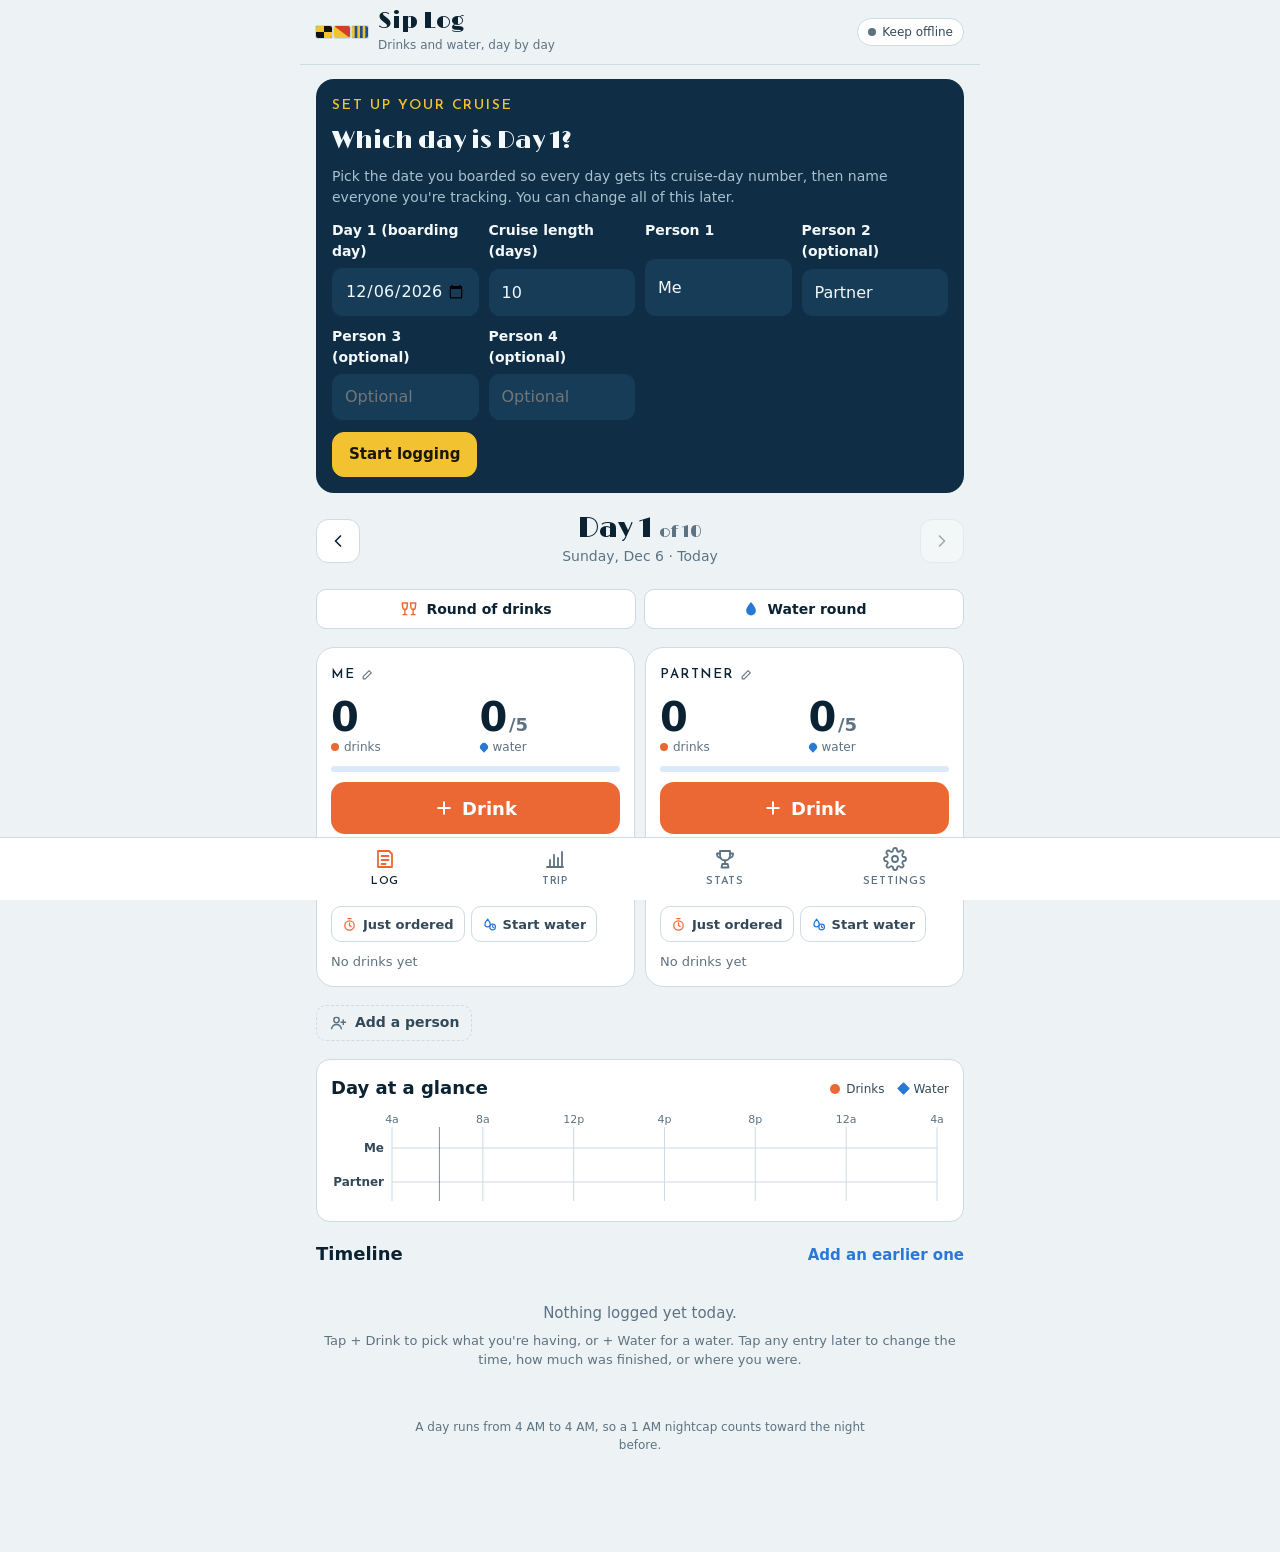
==== commit 924a28a6: "Sip Log: drink picker, partial finishes, in-progress water - + Drink opens a picker: this person's p" ====
--- a/index.html
+++ b/index.html
@@ -124,8 +124,10 @@
 .field > span:first-child { font-weight: 600; }
 .field input, .field select, .field textarea { width: 100%; border: 1px solid var(--line); background: var(--surface); border-radius: 10px; padding: 10px 12px; min-height: 44px; font-size: 16px; }
 .field textarea { min-height: 70px; resize: vertical; }
-.inline { display: flex; gap: 8px; align-items: center; }
-.inline > input { flex: 1; min-width: 0; }
+.inline { display: flex; flex-wrap: wrap; gap: 8px; align-items: center; }
+.inline > input { flex: 1 1 230px; width: 0; min-width: 0; }
+#ed-body, #pe-body, #rd-body { grid-template-columns: minmax(0, 1fr); }
+.chip.frac { font-size: 17px; min-width: 48px; justify-content: center; }
 
 /* day header */
 .dayhead { display: grid; grid-template-columns: auto 1fr auto; gap: 10px; align-items: center; }
@@ -189,6 +191,16 @@
 .sipping p { font-size: 14px; }
 .sipping b { font-weight: 700; }
 .sipping .btn { background: var(--surface); border-color: var(--drink); min-height: 40px; }
+.sipping.w { background: var(--water-soft); }
+.sipping.w .btn { border-color: var(--water); }
+.sipping .fin { width: 100%; }
+.partrow { display: grid; gap: 4px; }
+.partrow .cap { font-size: 12px; color: var(--ink-2); }
+.g3 { display: grid; grid-template-columns: repeat(3, minmax(0, 1fr)); gap: 6px; }
+.g3 button { min-height: 36px; border-radius: 10px; border: 1px solid var(--line); background: var(--surface); color: var(--ink); font-size: 16px; font-weight: 700; padding: 0; }
+.sipping .g3 button { border-color: var(--drink-soft); }
+.mini[data-act="start-drink"] svg { color: var(--drink); }
+.mini.w svg { color: var(--water); }
 .nudge { font-size: 13px; border-radius: 10px; padding: 8px 10px; background: var(--water-soft); color: var(--ink); }
 
 /* glance strip */
@@ -208,6 +220,9 @@
 .m-drink { fill: var(--drink); stroke: var(--surface); stroke-width: 2; }
 .m-water { fill: var(--water); stroke: var(--surface); stroke-width: 2; }
 .m-open { fill: var(--surface); stroke: var(--drink); stroke-width: 2; }
+.m-wopen { fill: var(--surface); stroke: var(--water); stroke-width: 2; }
+.m-dfill { fill: var(--drink); }
+.m-wfill { fill: var(--water); }
 .hit { fill: transparent; cursor: pointer; }
 .hit:focus { outline: none; }
 .hit:focus + .mk, .hitg:hover .mk, .hitg:focus-within .mk { filter: brightness(1.12); }
@@ -234,6 +249,7 @@
 .tl-gap { font-size: 12px; color: var(--muted); padding: 3px 0 3px 72px; border-bottom: 1px solid var(--line); }
 .who-chip { font-family: var(--font-label); font-weight: 600; font-size: 11px; letter-spacing: .08em; text-transform: uppercase; color: var(--ink-2); background: var(--surface-2); border-radius: 6px; padding: 1px 6px; margin-right: 6px; }
 .badge-sip { font-size: 11px; font-weight: 700; color: var(--drink); border: 1px solid currentColor; border-radius: 6px; padding: 0 5px; margin-left: 6px; }
+.badge-part { font-size: 12px; font-weight: 700; color: var(--ink-2); background: var(--surface-2); border-radius: 6px; padding: 0 6px; margin-left: 6px; }
 .empty { padding: 22px 8px; text-align: center; color: var(--muted); display: grid; gap: 6px; justify-items: center; }
 .sumtable { width: 100%; border-collapse: collapse; font-size: 14px; }
 .sumtable th, .sumtable td { padding: 8px 6px; border-bottom: 1px solid var(--line); text-align: right; font-variant-numeric: tabular-nums; white-space: nowrap; }
@@ -290,6 +306,21 @@
 @keyframes rise { from { transform: translateY(24px); opacity: .4; } to { transform: none; opacity: 1; } }
 .panel-bar { position: sticky; top: 0; z-index: 2; display: flex; justify-content: space-between; align-items: center; gap: 8px; padding: 12px 0 8px; background: var(--bg); }
 .panel-bar h2 { font-size: 18px; }
+.seg.wide { display: grid; grid-template-columns: repeat(2, minmax(0, 1fr)); width: 100%; }
+.pk-search { position: sticky; top: 56px; z-index: 1; display: flex; align-items: center; gap: 8px; border: 1px solid var(--line); background: var(--surface); border-radius: 12px; padding: 0 12px; min-height: 48px; box-shadow: 0 0 0 6px var(--bg); }
+.pk-search:focus-within { outline: 3px solid var(--water); outline-offset: 1px; }
+.pk-search svg { width: 18px; height: 18px; color: var(--muted); flex: none; }
+.pk-search input { flex: 1; min-width: 0; border: 0; background: transparent; font-size: 16px; padding: 10px 0; outline: none; -webkit-appearance: none; appearance: none; }
+.pk-list { display: grid; }
+.pk-h { font-family: var(--font-label); font-weight: 600; font-size: 12px; letter-spacing: .14em; text-transform: uppercase; color: var(--muted); padding: 14px 0 4px; }
+.pick { display: flex; justify-content: space-between; align-items: center; gap: 12px; width: 100%; min-height: 50px; padding: 10px 4px; border: 0; border-bottom: 1px solid var(--line); background: none; text-align: left; }
+.pick:active { background: var(--surface-2); }
+.pick .pk-n { font-size: 16px; font-weight: 600; display: inline-flex; align-items: center; gap: 8px; min-width: 0; overflow-wrap: anywhere; }
+.pick .pk-m { font-size: 13px; color: var(--muted); white-space: nowrap; flex: none; }
+.pick svg { width: 18px; height: 18px; color: var(--drink); flex: none; }
+.pick.plain .pk-n { color: var(--ink-2); font-weight: 500; }
+.pick.add .pk-n { color: var(--drink); }
+.heart { color: var(--drink); }
 .sugg { display: grid; border: 1px solid var(--line); border-radius: 10px; overflow: hidden; background: var(--surface); }
 .sugg button { border: 0; border-bottom: 1px solid var(--line); background: none; text-align: left; padding: 10px 12px; display: flex; justify-content: space-between; gap: 10px; font-size: 15px; }
 .sugg button:last-child { border-bottom: 0; }
@@ -856,7 +887,7 @@
   const S = Object.assign({
     people: [{ name: 'Me' }, { name: 'Partner' }], start: '', days: 10, ports: [], cutoff: 4,
     waterUnit: 'bottle', waterGoal: 5, limit: '', pkg: '', price: 16,
-    theme: 'auto', setupDone: false, lastBackup: 0
+    theme: 'auto', setupDone: false, lastBackup: 0, askDrink: true
   }, store.get('settings', {}));
   let E = store.get('entries', []);
   if (!Array.isArray(E)) E = [];
@@ -912,6 +943,19 @@
   const fmtHour = h => { h = +h || 0; return h === 0 ? 'midnight' : h < 12 ? h + ' AM' : h === 12 ? 'noon' : (h - 12) + ' PM'; };
   const joinNames = arr => arr.length < 2 ? arr.join('') : arr.slice(0, -1).join(', ') + ' & ' + arr[arr.length - 1];
   const buzz = () => { try { if (navigator.vibrate) navigator.vibrate(12); } catch (e) { /* ignore */ } };
+  // portions: how much of a drink or a water was actually finished
+  const PARTS = [[1, 'All'], [0.75, '¾'], [0.5, '½'], [0.25, '¼']];
+  const FRAC = { 0.25: '¼', 0.5: '½', 0.75: '¾' };
+  const partOf = e => (e && e.part > 0 && e.part < 1 ? e.part : 1);
+  const partWord = v => (v >= 1 ? 'all' : FRAC[v] || fmt1(v));
+  function fmtQ(n) { // quarter amounts as 2½
+    const r = Math.round(n * 4) / 4;
+    if (Math.abs(r - n) > 0.01) return fmt1(n);
+    const whole = Math.floor(r + 1e-9), f = +(r - whole).toFixed(2);
+    return f ? (whole ? String(whole) : '') + FRAC[f] : String(whole);
+  }
+  const many = (n, one, more) => (n > 0 && n <= 1 ? one : more);
+  const POPULAR = ['Coconut Patrón Margarita', 'Piña Colada', 'Classic Margarita', 'Mojito', 'Aperol Spritz', 'Espresso Martini', 'Painkiller', 'Caribbean Rum Punch', 'Beer', 'Glass of wine'];
 
   // ---------- icons ----------
   const I = {
@@ -927,6 +971,8 @@
     water: '<svg viewBox="0 0 24 24" fill="currentColor"><path d="M12 2.8c3.4 4.3 6.5 8 6.5 11.4a6.5 6.5 0 0 1-13 0C5.5 10.8 8.6 7.1 12 2.8z"/></svg>',
     cheers: '<svg viewBox="0 0 24 24" fill="none" stroke="currentColor" stroke-width="1.9" stroke-linecap="round" stroke-linejoin="round"><path d="M3 4h7l-.6 5.5a2.9 2.9 0 0 1-5.8 0zM6.5 12.4V19M4 19.5h5M14 4h7l-.6 5.5a2.9 2.9 0 0 1-5.8 0zM17.5 12.4V19M15 19.5h5"/></svg>',
     person: '<svg viewBox="0 0 24 24" fill="none" stroke="currentColor" stroke-width="2" stroke-linecap="round" stroke-linejoin="round"><circle cx="10" cy="8" r="3.5"/><path d="M3.5 19.5c.8-3.5 3.4-5.5 6.5-5.5s5.7 2 6.5 5.5M19 8v6M16 11h6"/></svg>',
+    sipw: '<svg viewBox="0 0 24 24" fill="none" stroke="currentColor" stroke-width="2" stroke-linecap="round" stroke-linejoin="round"><path d="M9 3.5c2.4 3 4.3 5.6 4.3 7.9a4.3 4.3 0 0 1-8.6 0c0-2.3 1.9-4.9 4.3-7.9z"/><circle cx="17" cy="16" r="4.5"/><path d="M17 13.8V16l1.4.9"/></svg>',
+    search: '<svg viewBox="0 0 24 24" fill="none" stroke="currentColor" stroke-width="2" stroke-linecap="round"><circle cx="10.5" cy="10.5" r="6"/><path d="m15 15 5 5"/></svg>',
     pencil: '<svg viewBox="0 0 24 24" fill="none" stroke="currentColor" stroke-width="2" stroke-linecap="round" stroke-linejoin="round"><path d="M4 20h4L19 9l-4-4L4 16z"/></svg>'
   };
 
@@ -942,16 +988,21 @@
   const forDay = k => E.filter(e => dayKey(e.t) === k);
   const tripEntries = () => E.filter(e => inTrip(dayKey(e.t)));
   const byPerson = (list, p) => list.filter(e => (e.p || 0) === p);
+  // drinks and waters are amounts (a half-finished drink counts ½); orders and bottles count glasses
   function stats(list) {
     const drinks = list.filter(e => e.kind === 'drink');
     const waters = list.filter(e => e.kind === 'water');
     const done = drinks.filter(e => !e.open).sort((a, b) => a.t - b.t);
     const first = done[0], last = done[done.length - 1];
+    const sum = (arr, f) => arr.reduce((a, e) => a + f(e), 0);
     return {
-      drinks: drinks.length, waters: waters.length,
-      std: drinks.reduce((a, e) => a + (+e.std || 0), 0),
-      ml: waters.reduce((a, e) => a + (+e.ml || 0), 0),
-      first, last, open: drinks.filter(e => e.open).sort((a, b) => a.t - b.t),
+      drinks: sum(drinks, partOf), orders: drinks.length,
+      waters: sum(waters, partOf), bottles: waters.length,
+      std: sum(drinks, e => (+e.std || 0) * partOf(e)),
+      ml: sum(waters, e => (+e.ml || 0) * partOf(e)),
+      first, last,
+      open: drinks.filter(e => e.open).sort((a, b) => a.t - b.t),
+      openW: waters.filter(e => e.open).sort((a, b) => a.t - b.t),
       pace: done.length >= 2 && last.t - first.t >= 5 * 60000 ? (last.t - first.t) / (done.length - 1) / 60000 : null
     };
   }
@@ -966,6 +1017,21 @@
     return [...seen.values()];
   }
   const stdFor = name => { const c = name && catalogByName.get(norm(name)); return c ? c.std : null; };
+  // every drink name logged so far: this person's own first (favorites, then most recent), then everyone else's
+  function drinkHistory(p) {
+    const map = new Map();
+    E.filter(e => e.kind === 'drink' && e.name).sort((a, b) => b.t - a.t).forEach(e => {
+      const n = norm(e.name);
+      let h = map.get(n);
+      if (!h) { h = { name: e.name.trim(), last: e, mine: null, count: 0, fav: false }; map.set(n, h); }
+      if ((e.p || 0) === p) { h.count++; if (!h.mine) h.mine = e; }
+      if (e.fav) h.fav = true;
+    });
+    const list = [...map.values()];
+    const own = list.filter(h => h.mine).sort((a, b) => (b.fav - a.fav) || b.mine.t - a.mine.t);
+    const others = list.filter(h => !h.mine).sort((a, b) => (b.fav - a.fav) || b.last.t - a.last.t);
+    return own.concat(others);
+  }
 
   // ---------- overlays, toasts, clipboard ----------
   const layer = $('#layer');
@@ -1088,10 +1154,19 @@
     </div>`;
   }
 
+  // something still being sipped: one tap if it's all gone, or say how much was finished
+  function sipBox(e) {
+    const isW = e.kind === 'water';
+    return `<div class="sipping ${isW ? 'w' : ''}">
+      <p>Sipping <b>${esc(isW ? 'water' : (e.name || 'a drink'))}</b> · <span data-dur="${e.start || e.t}">${fmtDur((Date.now() - (e.start || e.t)) / 60000)}</span></p>
+      <button class="btn small fin" type="button" data-act="finish" data-id="${e.id}" data-part="1">${I.check}Finished</button>
+      <div class="partrow" role="group" aria-label="Only finished part of it"><span class="cap">Only part of it?</span><div class="g3">${PARTS.slice(1).map(([v, l]) => `<button type="button" data-act="finish" data-id="${e.id}" data-part="${v}" aria-label="Finished ${l} of it">${l}</button>`).join('')}</div></div>
+    </div>`;
+  }
   function tileHTML(p, list, isToday, k, compact) {
     const st = stats(list);
     const goal = +S.waterGoal || 0, lim = +S.limit || 0;
-    const open = st.open[st.open.length - 1];
+    const open = st.open[st.open.length - 1], openW = st.openW[st.openW.length - 1];
     const ln = isToday ? lastNamed(p) : null;
     const nameBtn = `<button class="namebtn" type="button" data-act="person-edit" data-p="${p}" aria-label="Rename ${esc(nameOf(p))}"><span class="nm">${esc(labelOf(p))}</span><span class="pen" aria-hidden="true">${I.pencil}</span></button>`;
     const actions = isToday
@@ -1100,21 +1175,23 @@
         : `<button class="big drink" type="button" data-act="add-drink" data-p="${p}">${I.plus}Drink</button><button class="big water" type="button" data-act="add-water" data-p="${p}">${I.plus}Water</button>`) +
         `<div class="mini-row">
           <button class="mini" type="button" data-act="start-drink" data-p="${p}">${I.timer}<span>${compact ? 'Ordered' : 'Just ordered'}</span></button>
+          <button class="mini w" type="button" data-act="start-water" data-p="${p}" title="Start a water you'll sip for a while">${I.sipw}<span>Start water</span></button>
           ${ln ? `<button class="mini" type="button" data-act="again" data-p="${p}" data-id="${ln.id}" title="Log another ${esc(ln.name)}">${I.again}<span>${esc(ln.name)}</span></button>` : ''}
         </div>`
       : `<button class="btn small" type="button" data-act="add-past" data-p="${p}">Add to ${esc(dayName(k))}</button>`;
     return `<div class="tile ${compact ? 'compact' : ''}">
       <div class="who">${nameBtn}${st.std ? `<span class="muted small">≈${fmt1(st.std)} std</span>` : ''}</div>
       <div class="figs">
-        <div class="fig drink"><span class="v">${st.drinks}${lim ? `<span class="of">/${lim}</span>` : ''}</span><span class="k"><i></i>${st.drinks === 1 ? 'drink' : 'drinks'}</span></div>
-        <div class="fig water"><span class="v">${st.waters}${goal ? `<span class="of">/${goal}</span>` : ''}</span><span class="k"><i></i>water</span></div>
+        <div class="fig drink"><span class="v">${fmtQ(st.drinks)}${lim ? `<span class="of">/${lim}</span>` : ''}</span><span class="k"><i></i>${many(st.drinks, 'drink', 'drinks')}</span></div>
+        <div class="fig water"><span class="v">${fmtQ(st.waters)}${goal ? `<span class="of">/${goal}</span>` : ''}</span><span class="k"><i></i>water</span></div>
       </div>
-      ${lim ? `<div class="meter drinkm ${st.drinks > lim ? 'over' : ''}" role="img" aria-label="${st.drinks} of ${lim} drinks"><i style="width:${Math.min(100, st.drinks / lim * 100)}%"></i></div>` : ''}
-      ${goal ? `<div class="meter" role="img" aria-label="${st.waters} of ${goal} waters"><i style="width:${Math.min(100, st.waters / goal * 100)}%"></i></div>` : ''}
-      ${open ? `<div class="sipping"><p>Sipping <b>${esc(open.name || 'a drink')}</b> · <span data-dur="${open.start || open.t}">${fmtDur((Date.now() - (open.start || open.t)) / 60000)}</span></p><button class="btn small" type="button" data-act="finish" data-id="${open.id}">${I.check}Finished</button></div>` : ''}
+      ${lim ? `<div class="meter drinkm ${st.drinks > lim ? 'over' : ''}" role="img" aria-label="${fmtQ(st.drinks)} of ${lim} drinks"><i style="width:${Math.min(100, st.drinks / lim * 100)}%"></i></div>` : ''}
+      ${goal ? `<div class="meter" role="img" aria-label="${fmtQ(st.waters)} of ${goal} waters"><i style="width:${Math.min(100, st.waters / goal * 100)}%"></i></div>` : ''}
+      ${open ? sipBox(open) : ''}
+      ${openW ? sipBox(openW) : ''}
       ${actions}
       <p class="lastline">${st.last ? `Last drink ${fmtTime(st.last.t)}${isToday ? ` · <span data-ago="${st.last.t}">${ago(st.last.t)}</span>` : ''}` : 'No drinks yet'}${st.pace ? ` · one every ${fmtDur(st.pace)}` : ''}</p>
-      ${isToday && st.drinks - st.waters >= 2 ? `<p class="nudge">${st.drinks - st.waters} drinks ahead of water. Time for a bottle?</p>` : ''}
+      ${isToday && st.drinks - st.waters >= 2 ? `<p class="nudge">${fmtQ(st.drinks - st.waters)} drinks ahead of water. Time for a bottle?</p>` : ''}
     </div>`;
   }
 
@@ -1140,20 +1217,29 @@
     });
     const now = Date.now();
     if (now > t0 && now < t1) s += `<line x1="${x(now)}" x2="${x(now)}" y1="${top - 4}" y2="${H - 6}" stroke="var(--ink)" stroke-width="1" opacity=".5"/>`;
+    // a wedge for the share of a drink that was finished, starting at 12 o'clock
+    const pie = (cx, cy, r, f) => { const a = f * 2 * Math.PI; return `M${cx} ${cy}L${cx} ${cy - r}A${r} ${r} 0 ${f > 0.5 ? 1 : 0} 1 ${(cx + r * Math.sin(a)).toFixed(2)} ${(cy - r * Math.cos(a)).toFixed(2)}Z`; };
+    const diamond = (cx, cy, h, cls) => `<rect class="mk ${cls}" x="${cx - h}" y="${cy - h}" width="${2 * h}" height="${2 * h}" transform="rotate(45 ${cx} ${cy})"/>`;
     list.slice().sort((a, b) => a.t - b.t).forEach(e => {
       const r = rows.indexOf(e.p || 0);
       const cy = top + r * row + row / 2, cx = x(Math.min(Math.max(e.t, t0), t1));
-      const label = `${fmtTime(e.t)} · ${e.kind === 'water' ? 'Water' : (e.name || 'Drink')}${e.open ? ' (sipping)' : ''} · ${nameOf(e.p || 0)}`;
-      const mark = e.kind === 'water'
-        ? `<rect class="mk m-water" x="${cx - 4.5}" y="${cy - 4.5}" width="9" height="9" transform="rotate(45 ${cx} ${cy})"/>`
-        : `<circle class="mk ${e.open ? 'm-open' : 'm-drink'}" cx="${cx}" cy="${cy}" r="5.5"/>`;
+      const part = partOf(e);
+      const label = `${fmtTime(e.t)} · ${e.kind === 'water' ? 'Water' : (e.name || 'Drink')}${e.open ? ' (sipping)' : part < 1 ? ` (${partWord(part)} finished)` : ''} · ${nameOf(e.p || 0)}`;
+      let mark;
+      if (e.kind === 'water') {
+        if (e.open) mark = diamond(cx, cy, 4.5, 'm-wopen');
+        else if (part < 1) mark = diamond(cx, cy, 4.5, 'm-wopen') + diamond(cx, cy, 4.5 * Math.sqrt(part), 'm-wfill');
+        else mark = diamond(cx, cy, 4.5, 'm-water');
+      } else if (e.open) mark = `<circle class="mk m-open" cx="${cx}" cy="${cy}" r="5.5"/>`;
+      else if (part < 1) mark = `<circle class="mk m-open" cx="${cx}" cy="${cy}" r="5.5"/><path class="mk m-dfill" d="${pie(cx, cy, 5.5, part)}"/>`;
+      else mark = `<circle class="mk m-drink" cx="${cx}" cy="${cy}" r="5.5"/>`;
       s += `<g class="hitg"><circle class="hit" cx="${cx}" cy="${cy}" r="12" tabindex="0" role="button" aria-label="${esc(label)}" data-act="edit" data-id="${e.id}" data-tip-x="${cx}" data-tip-y="${cy - 8}"/>${mark}</g>`;
     });
     s += '</svg><div class="tip" hidden></div>';
     box.innerHTML = s;
     bindTips(box, el => {
       const e = E.find(x => x.id === el.dataset.id); if (!e) return null;
-      return [fmtTime(e.t), `${e.kind === 'water' ? 'Water' : (e.name || 'Drink')}${e.open ? ', still sipping' : ''}`, nameOf(e.p || 0), e.kind === 'water' ? 'water' : 'drink'];
+      return [fmtTime(e.t), `${e.kind === 'water' ? 'Water' : (e.name || 'Drink')}${e.open ? ', still sipping' : partOf(e) < 1 ? `, ${partWord(partOf(e))} finished` : ''}`, nameOf(e.p || 0), e.kind === 'water' ? 'water' : 'drink'];
     });
   }
   function bindTips(box, content) {
@@ -1192,26 +1278,27 @@
         const gap = (sorted[idx - 1].t - e.t) / 60000;
         if (gap >= 1) rows += `<li class="tl-gap" aria-hidden="true">${fmtDur(gap)} later</li>`;
       }
-      const isW = e.kind === 'water';
+      const isW = e.kind === 'water', part = partOf(e);
       const bits = [];
-      if (!isW && e.start && !e.open) bits.push(`ordered ${fmtTime(e.start)} · ${fmtDur((e.t - e.start) / 60000)}`);
+      if (e.start && !e.open) bits.push(`${isW ? 'started' : 'ordered'} ${fmtTime(e.start)} · ${fmtDur((e.t - e.start) / 60000)}`);
       if (e.open) bits.push(`started ${fmtTime(e.start || e.t)}`);
-      if (isW) bits.push((WATER[e.unit] || ['Water'])[0].toLowerCase() + ' · ' + volume(e.ml || 0));
+      if (isW) bits.push(`${part < 1 ? partWord(part) + ' of a ' : ''}${(WATER[e.unit] || ['Water'])[0].toLowerCase()} · ${volume((e.ml || 0) * part)}`);
+      else if (part < 1 && !e.open) bits.push(`finished ${partWord(part)}`);
       if (e.where) bits.push(e.where);
       if (e.note) bits.push('“' + e.note + '”');
       rows += `<li><button class="tl-item" type="button" data-act="edit" data-id="${e.id}">
         <time datetime="${new Date(e.t).toISOString()}">${fmtTime(e.t)}</time>
         <span class="tl-ico ${isW ? 'water' : 'drink'}" aria-hidden="true">${isW ? I.water : I.drink}</span>
-        <span class="tl-main"><b>${esc(isW ? 'Water' : (e.name || 'Drink'))}${e.fav ? ' <span style="color:var(--drink)" aria-label="favorite">♥</span>' : ''}${e.open ? '<span class="badge-sip">Sipping</span>' : ''}</b>
+        <span class="tl-main"><b>${esc(isW ? 'Water' : (e.name || 'Drink'))}${e.fav ? ' <span style="color:var(--drink)" aria-label="favorite">♥</span>' : ''}${e.open ? '<span class="badge-sip">Sipping</span>' : part < 1 ? `<span class="badge-part" aria-label="${partWord(part)} finished">${partWord(part)}</span>` : ''}</b>
           <span>${multi ? `<span class="who-chip">${esc(labelOf(e.p || 0))}</span>` : ''}${esc(bits.join(' · '))}</span></span>
-        <span class="tl-side">${isW ? '' : '≈' + fmt1(+e.std || 0)}</span>
+        <span class="tl-side">${isW ? '' : '≈' + fmt1((+e.std || 0) * part)}</span>
       </button></li>`;
     });
     const filter = multi && list.length ? `<div class="chips" role="group" aria-label="Show entries for">${[[-1, 'Everyone']].concat(whoList.map(p => [p, labelOf(p)])).map(([v, l]) => `<button class="chip" type="button" data-act="tlwho" data-v="${v}" aria-pressed="${tlWho === v}">${esc(l)}</button>`).join('')}</div>` : '';
     return `<section aria-label="Timeline" style="display:grid;gap:10px">
       <div class="section-head"><h2>Timeline</h2><button class="linkish" type="button" data-act="add-past" data-p="${tlWho >= 0 ? tlWho : -1}">${isToday ? 'Add an earlier one' : 'Add to this day'}</button></div>
       ${filter}
-      ${sorted.length ? `<ul class="tl">${rows}</ul>` : `<div class="empty"><p>${list.length ? 'Nothing logged for this person on this day.' : isToday ? 'Nothing logged yet today.' : 'Nothing logged on this day.'}</p><p class="small">Each tap on + Drink or + Water records the time. Tap any entry later to add a name, change the time, or note where you were.</p></div>`}
+      ${sorted.length ? `<ul class="tl">${rows}</ul>` : `<div class="empty"><p>${list.length ? 'Nothing logged for this person on this day.' : isToday ? 'Nothing logged yet today.' : 'Nothing logged on this day.'}</p><p class="small">Tap + Drink to pick what you're having, or + Water for a water. Tap any entry later to change the time, how much was finished, or where you were.</p></div>`}
     </section>`;
   }
 
@@ -1220,7 +1307,7 @@
     const who = shownIn(list);
     const rows = who.map(p => {
       const st = stats(byPerson(list, p));
-      return `<tr><td>${esc(labelOf(p))}</td><td>${st.drinks}</td><td>${fmt1(st.std)}</td><td>${st.waters}</td><td>${st.ml ? fmt1(st.ml / 1000) + ' L' : '–'}</td></tr>`;
+      return `<tr><td>${esc(labelOf(p))}</td><td>${fmtQ(st.drinks)}</td><td>${fmt1(st.std)}</td><td>${fmtQ(st.waters)}</td><td>${st.ml ? fmt1(st.ml / 1000) + ' L' : '–'}</td></tr>`;
     }).join('');
     const firstLast = who.map(p => {
       const st = stats(byPerson(list, p));
@@ -1240,8 +1327,8 @@
     shownIn(list).forEach(p => {
       const mine = byPerson(list, p), st = stats(mine);
       if (!mine.length) return;
-      lines.push('', `${labelOf(p)}: ${st.drinks} drinks (≈${fmt1(st.std)} std), ${st.waters} waters (${volume(st.ml)})`);
-      mine.forEach(e => lines.push(`  ${fmtTime(e.t)}  ${e.kind === 'water' ? 'Water' : (e.name || 'Drink')}${e.open ? ' (sipping)' : ''}${e.start && !e.open ? ` (ordered ${fmtTime(e.start)})` : ''}${e.where ? ' @ ' + e.where : ''}`));
+      lines.push('', `${labelOf(p)}: ${fmtQ(st.drinks)} ${many(st.drinks, 'drink', 'drinks')} (≈${fmt1(st.std)} std), ${fmtQ(st.waters)} ${many(st.waters, 'water', 'waters')} (${volume(st.ml)})`);
+      mine.forEach(e => lines.push(`  ${fmtTime(e.t)}  ${e.kind === 'water' ? 'Water' : (e.name || 'Drink')}${e.open ? ' (sipping)' : partOf(e) < 1 ? ` (${partWord(partOf(e))} finished)` : ''}${e.start && !e.open ? ` (${e.kind === 'water' ? 'started' : 'ordered'} ${fmtTime(e.start)})` : ''}${e.where ? ' @ ' + e.where : ''}`));
     });
     return lines.join('\n');
   }
@@ -1252,18 +1339,22 @@
     render();
     const ids = new Set(entries.map(e => e.id));
     const acts = [['Undo', () => { E = E.filter(x => !ids.has(x.id)); saveE(); render(); }]];
-    if (details) acts.unshift(['Add details', () => openEditor(entries[0].id, { focusName: true })]);
+    if (details) acts.unshift([details === 'edit' ? 'Edit' : 'Add details', () => openEditor(entries[0].id, { focusName: details !== 'edit' })]);
     toast(msg, acts);
   }
   const newDrink = (p, extra) => Object.assign({ id: uid(), kind: 'drink', p, t: Date.now(), start: null, open: false, name: '', std: 1.5, where: '', fav: false, note: '' }, extra || {});
-  const newWater = (p, t) => { const u = WATER[S.waterUnit] ? S.waterUnit : 'bottle'; return { id: uid(), kind: 'water', p, t: t || Date.now(), unit: u, ml: WATER[u][1], note: '' }; };
+  const newWater = (p, t, extra) => { const u = WATER[S.waterUnit] ? S.waterUnit : 'bottle'; return Object.assign({ id: uid(), kind: 'water', p, t: t || Date.now(), unit: u, ml: WATER[u][1], note: '' }, extra || {}); };
   function quickDrink(p) {
     const st = stats(byPerson(forDay(curKey()), p));
-    addEntries([newDrink(p)], `Drink ${st.drinks + 1} for ${nameOf(p)} at ${fmtTime(Date.now())}`, true);
+    addEntries([newDrink(p)], `Drink ${st.orders + 1} for ${nameOf(p)} at ${fmtTime(Date.now())}`, true);
   }
   function quickWater(p) {
     const st = stats(byPerson(forDay(curKey()), p));
-    addEntries([newWater(p)], `Water ${st.waters + 1} for ${nameOf(p)}`);
+    addEntries([newWater(p)], `Water ${st.bottles + 1} for ${nameOf(p)}`);
+  }
+  function startWater(p) {
+    const now = Date.now();
+    addEntries([newWater(p, now, { start: now, open: true })], `Water started for ${nameOf(p)}. Tap Finished when it's done.`);
   }
   function startDrink(p) {
     const now = Date.now();
@@ -1272,14 +1363,103 @@
   function again(p, id) {
     const src = E.find(e => e.id === id); if (!src) return;
     const st = stats(byPerson(forDay(curKey()), p));
-    addEntries([newDrink(p, { name: src.name, std: src.std || 1.5, where: src.where || '' })], `${src.name} (drink ${st.drinks + 1}) for ${nameOf(p)}`);
-  }
-  function finish(id) {
+    addEntries([newDrink(p, { name: src.name, std: src.std || 1.5, where: src.where || '' })], `${src.name} (drink ${st.orders + 1}) for ${nameOf(p)}`);
+  }
+  // part: 1 if it was all finished, or ¾, ½, ¼
+  function finish(id, part) {
     const e = E.find(x => x.id === id); if (!e) return;
-    const prev = { t: e.t, open: e.open, start: e.start };
+    const prev = { t: e.t, open: e.open, start: e.start, part: e.part };
     e.open = false; e.t = Date.now(); if (!e.start) e.start = prev.t;
+    if (part > 0 && part < 1) e.part = part; else delete e.part;
     saveE(); buzz(); render();
-    toast(`Finished after ${fmtDur((e.t - e.start) / 60000)}`, [['Undo', () => { e.t = prev.t; e.open = prev.open; e.start = prev.start; saveE(); render(); }]]);
+    const what = e.kind === 'water' ? 'Water' : (e.name || 'Drink');
+    toast(`${what}: ${part < 1 ? partWord(part) + ' finished' : 'finished'} after ${fmtDur((e.t - e.start) / 60000)}`, [['Undo', () => {
+      e.t = prev.t; e.open = prev.open; e.start = prev.start;
+      if (prev.part) e.part = prev.part; else delete e.part;
+      saveE(); render();
+    }]]);
+  }
+  const whenAgo = ts => {
+    const m = (Date.now() - ts) / 60000;
+    if (m < 60) return m < 1 ? 'just now' : Math.round(m) + ' min ago';
+    if (m < 1440) return Math.round(m / 60) + ' h ago';
+    const d = Math.round(m / 1440);
+    return d === 1 ? 'yesterday' : d + ' days ago';
+  };
+
+  // + Drink: pick from this person's past drinks, everyone's recent ones, or the recipe list
+  function openPicker(p, mode) {
+    let part = 1;
+    const hist = drinkHistory(p);
+    const stdOf = h => +((h.mine || h.last).std) || stdFor(h.name) || 1.5;
+    const el = openOverlay(`<div class="panel" role="dialog" aria-modal="true" aria-labelledby="pk-title">
+      <div class="panel-bar"><h2 id="pk-title">${esc(labelOf(p))}: which drink?</h2><button class="icon-btn" type="button" data-act="close" aria-label="Close">${I.x}</button></div>
+      <div id="pk-top" style="display:grid;gap:10px"></div>
+      <div class="pk-search">${I.search}<label class="sr" for="pk-q">Search drinks or type a name</label><input id="pk-q" type="search" placeholder="Search ${CATALOG.length ? Math.floor(CATALOG.length / 10) * 10 + '+ ' : ''}drinks or type a name" autocomplete="off" autocorrect="off" enterkeyhint="done"></div>
+      <div class="pk-list" id="pk-list"></div>
+    </div>`);
+    const top = $('#pk-top', el), list = $('#pk-list', el), input = $('#pk-q', el);
+    const row = (name, std, meta, fav) => `<button class="pick" type="button" data-pk="pick" data-name="${esc(name)}" data-std="${std}"><span class="pk-n">${fav ? '<span class="heart" aria-label="favorite">♥</span> ' : ''}${esc(name)}</span><span class="pk-m">${esc(meta)}</span></button>`;
+    const drawTop = () => {
+      top.innerHTML = `<div class="seg wide" role="group" aria-label="Status"><button type="button" data-pk="mode" data-v="done" aria-pressed="${mode === 'done'}">Finished it</button><button type="button" data-pk="mode" data-v="open" aria-pressed="${mode === 'open'}">Just ordered</button></div>
+        ${mode === 'done'
+          ? `<div class="field"><span>How much did ${esc(nameOf(p))} finish?</span><div class="chips" role="group" aria-label="How much was finished">${PARTS.map(([v, l]) => `<button class="chip ${v < 1 ? 'frac' : ''}" type="button" data-pk="part" data-v="${v}" aria-pressed="${part === v}" aria-label="${v === 1 ? 'All of it' : l + ' of it'}">${v === 1 ? 'All of it' : l}</button>`).join('')}</div></div>`
+          : `<p class="muted small">Starts a timer. Tap Finished on ${esc(nameOf(p))}'s counter when it's done, or say how much was left.</p>`}`;
+    };
+    const drawList = () => {
+      const typed = input.value.trim(), q = norm(typed);
+      let h = '';
+      if (!q) {
+        h += `<button class="pick plain" type="button" data-pk="plain"><span class="pk-n">${I.drink}Just a drink, no name</span><span class="pk-m">add it later</span></button>`;
+        const own = hist.filter(x => x.mine).slice(0, 8), others = hist.filter(x => !x.mine).slice(0, 8);
+        if (own.length) h += `<p class="pk-h">${esc(nameOf(p))}'s drinks</p>` + own.map(x => row(x.name, stdOf(x), `×${x.count} · ${whenAgo(x.mine.t)}`, x.fav)).join('');
+        if (others.length) h += `<p class="pk-h">Others have had</p>` + others.map(x => row(x.name, stdOf(x), `${nameOf(x.last.p || 0)} · ${whenAgo(x.last.t)}`, x.fav)).join('');
+        if (hist.length < 4) {
+          const seen = new Set(hist.map(x => norm(x.name)));
+          const pop = POPULAR.filter(n => !seen.has(norm(n)) && catalogByName.has(norm(n))).slice(0, 8);
+          if (pop.length) h += `<p class="pk-h">Cruise favorites</p>` + pop.map(n => row(catalogByName.get(norm(n)).name, stdFor(n), `≈${fmt1(stdFor(n))} std`, false)).join('');
+        }
+      } else {
+        const pool = hist.map(x => ({ name: x.name, std: stdOf(x), meta: x.mine ? `×${x.count} · ${whenAgo(x.mine.t)}` : `${nameOf(x.last.p || 0)} · ${whenAgo(x.last.t)}`, fav: x.fav, mine: 1 }))
+          .concat(CATALOG.map(c => ({ name: c.name, std: c.std, meta: `≈${fmt1(c.std)} std`, fav: false, mine: 0 })));
+        const seen = new Set();
+        const hits = pool.filter(c => { const n = norm(c.name); if (seen.has(n) || !n.includes(q)) return false; seen.add(n); return true; })
+          .sort((a, b) => (norm(b.name).startsWith(q) - norm(a.name).startsWith(q)) || (b.mine - a.mine) || a.name.length - b.name.length).slice(0, 8);
+        if (!hits.some(c => norm(c.name) === q)) h += `<button class="pick add" type="button" data-pk="typed"><span class="pk-n">${I.plus}Log “${esc(typed)}”</span><span class="pk-m">new name</span></button>`;
+        h += hits.map(c => row(c.name, c.std, c.meta, c.fav)).join('');
+      }
+      list.innerHTML = h;
+    };
+    const commit = (name, std) => {
+      const now = Date.now();
+      const st = stats(byPerson(forDay(curKey()), p));
+      const e = mode === 'open'
+        ? newDrink(p, { t: now, start: now, open: true, name, std })
+        : newDrink(p, Object.assign({ name, std }, part < 1 ? { part } : {}));
+      closeTop();
+      addEntries([e], mode === 'open'
+        ? `Timer started: ${name || 'a drink'} for ${nameOf(p)}`
+        : `${name || 'Drink'}${part < 1 ? ` (${partWord(part)})` : ''} for ${nameOf(p)} · drink ${st.orders + 1} today`, 'edit');
+    };
+    el.addEventListener('click', ev => {
+      const b = ev.target.closest('[data-pk]'); if (!b) return;
+      const a = b.dataset.pk;
+      if (a === 'mode') { mode = b.dataset.v; drawTop(); }
+      else if (a === 'part') { part = +b.dataset.v; drawTop(); }
+      else if (a === 'pick') commit(b.dataset.name, +b.dataset.std || stdFor(b.dataset.name) || 1.5);
+      else if (a === 'plain') commit('', 1.5);
+      else if (a === 'typed') { const n = input.value.trim(); if (n) commit(n, stdFor(n) || 1.5); }
+    });
+    input.addEventListener('input', drawList);
+    input.addEventListener('keydown', ev => {
+      if (ev.key !== 'Enter') return;
+      ev.preventDefault();
+      const n = input.value.trim(); if (!n) return;
+      const known = hist.find(x => norm(x.name) === norm(n));
+      commit(known ? known.name : n, known ? stdOf(known) : (stdFor(n) || 1.5));
+    });
+    drawTop();
+    drawList();
   }
 
   // Round: one tap logs a drink or a water for everyone selected
@@ -1287,28 +1467,39 @@
     const vis = visibleIdx();
     const chosen = new Set((lastRound || vis).filter(p => vis.includes(p)));
     if (!chosen.size) vis.forEach(p => chosen.add(p));
-    let name = '';
+    let name = '', std = null, mode = 'done';
+    const recent = drinkHistory(-1).slice(0, 8);
     const el = openOverlay(`<div class="panel" role="dialog" aria-modal="true" aria-labelledby="rd-title">
       <div class="panel-bar"><h2 id="rd-title">${kind === 'water' ? 'Water for the table' : 'Round of drinks'}</h2><button class="icon-btn" type="button" data-act="close" aria-label="Close">${I.x}</button></div>
       <div id="rd-body" style="display:grid;gap:16px"></div></div>`);
     const body = $('#rd-body', el);
     const draw = () => {
       body.innerHTML = `
+        <div class="seg wide" role="group" aria-label="Status"><button type="button" data-rd="mode" data-v="done" aria-pressed="${mode === 'done'}">${kind === 'water' ? 'Drank it' : 'Finished'}</button><button type="button" data-rd="mode" data-v="open" aria-pressed="${mode === 'open'}">${kind === 'water' ? 'Just started' : 'Just ordered'}</button></div>
         <div class="field"><span>Who's in?</span><div class="chips">${vis.map(p => `<button class="chip" type="button" data-rd="p" data-v="${p}" aria-pressed="${chosen.has(p)}">${esc(labelOf(p))}</button>`).join('')}</div></div>
-        ${kind === 'drink' ? `<label class="field" for="rd-name"><span>Same drink for everyone? (optional)</span><input id="rd-name" value="${esc(name)}" placeholder="e.g. Champagne toast" autocomplete="off"></label><p class="muted small">Leave it blank and add names one by one later from the timeline.</p>` : ''}
-        <button class="big ${kind === 'water' ? 'water' : 'drink'}" type="button" data-rd="go" ${chosen.size ? '' : 'disabled'}>${kind === 'water' ? I.water : I.cheers}Log ${chosen.size} ${kind === 'water' ? (chosen.size === 1 ? 'water' : 'waters') : (chosen.size === 1 ? 'drink' : 'drinks')}</button>`;
+        ${kind === 'drink' ? `<label class="field" for="rd-name"><span>Same drink for everyone? (optional)</span><input id="rd-name" value="${esc(name)}" placeholder="e.g. Champagne toast" autocomplete="off"></label>
+          ${recent.length ? `<div class="chips" role="group" aria-label="Recent drinks">${recent.map(h => `<button class="chip" type="button" data-rd="name" data-name="${esc(h.name)}" data-std="${+(h.last.std) || ''}" aria-pressed="${norm(name) === norm(h.name)}">${esc(h.name)}</button>`).join('')}</div>` : ''}
+          <p class="muted small">Leave it blank and add names one by one later from the timeline.</p>` : ''}
+        <button class="big ${kind === 'water' ? 'water' : 'drink'}" type="button" data-rd="go" ${chosen.size ? '' : 'disabled'}>${kind === 'water' ? I.water : I.cheers}${mode === 'open' ? `Start ${chosen.size === 1 ? 'a timer' : `timers for ${chosen.size}`}` : `Log ${chosen.size} ${kind === 'water' ? (chosen.size === 1 ? 'water' : 'waters') : (chosen.size === 1 ? 'drink' : 'drinks')}`}</button>`;
     };
     body.addEventListener('click', ev => {
       const b = ev.target.closest('[data-rd]'); if (!b) return;
       const nm = $('#rd-name', body); if (nm) name = nm.value.trim();
       if (b.dataset.rd === 'p') { const p = +b.dataset.v; if (chosen.has(p)) chosen.delete(p); else chosen.add(p); draw(); return; }
+      if (b.dataset.rd === 'mode') { mode = b.dataset.v; draw(); return; }
+      if (b.dataset.rd === 'name') { name = b.dataset.name; std = +b.dataset.std || null; draw(); return; }
       if (b.dataset.rd === 'go' && chosen.size) {
         lastRound = [...chosen];
         const now = Date.now();
         const ps = [...chosen].sort((a, c) => a - c);
-        const items = ps.map(p => kind === 'water' ? newWater(p, now) : newDrink(p, { t: now, name, std: stdFor(name) || 1.5 }));
+        const sipping = mode === 'open' ? { start: now, open: true } : {};
+        const known = recent.find(h => norm(h.name) === norm(name));
+        const strength = (known && norm(name) && (std || +known.last.std)) || stdFor(name) || 1.5;
+        const items = ps.map(p => kind === 'water' ? newWater(p, now, sipping) : newDrink(p, Object.assign({ t: now, name, std: strength }, sipping)));
         closeTop();
-        addEntries(items, `${kind === 'water' ? 'Water' : (name || 'Round')} logged for ${joinNames(ps.map(nameOf))}`);
+        addEntries(items, mode === 'open'
+          ? `${kind === 'water' ? 'Water' : (name || 'Drinks')} started for ${joinNames(ps.map(nameOf))}`
+          : `${kind === 'water' ? 'Water' : (name || 'Round')} logged for ${joinNames(ps.map(nameOf))}`);
       }
     });
     draw();
@@ -1383,6 +1574,10 @@
         (recipeStd != null ? `<button class="chip" type="button" data-ed="std" data-v="${recipeStd}" aria-pressed="${Math.abs(d.std - recipeStd) < 0.01}">This recipe ≈${fmt1(recipeStd)}</button>` : '');
       return `<span>Strength</span><div class="chips">${chips}</div><span class="muted small">Counts as about ${fmt1(d.std)} standard drinks (0.6 oz of alcohol each).</span>`;
     };
+    const amountHTML = () => `<div class="field"><span>How much was finished</span><div class="chips">${PARTS.map(([v, l]) => `<button class="chip ${v < 1 ? 'frac' : ''}" type="button" data-ed="part" data-v="${v}" aria-pressed="${partOf(d) === v}" aria-label="${v === 1 ? 'All of it' : l + ' of it'}">${v === 1 ? 'All of it' : l}</button>`).join('')}</div></div>`;
+    const statusHTML = () => `<div class="field"><span>Status</span><div class="seg" role="group" aria-label="Status"><button type="button" data-ed="open" data-v="0" aria-pressed="${!d.open}">Finished</button><button type="button" data-ed="open" data-v="1" aria-pressed="${!!d.open}">Still sipping</button></div></div>`;
+    const finishedHTML = () => `<label class="field" for="ed-t"><span>Finished at</span><span class="inline"><input id="ed-t" type="datetime-local" value="${toInput(d.t)}"><button class="btn small" type="button" data-ed="now">Now</button></span></label>`;
+    const startHTML = word => `<label class="field" for="ed-start"><span>${word} at ${d.open ? '' : '(optional, shows how long it lasted)'}</span><span class="inline"><input id="ed-start" type="datetime-local" value="${d.start ? toInput(d.start) : ''}"><button class="btn small" type="button" data-ed="start-now">Now</button>${d.start && !d.open ? '<button class="btn small" type="button" data-ed="start-clear">Clear</button>' : ''}</span></label>`;
     const draw = () => {
       const isW = d.kind === 'water';
       const who = whoChoices();
@@ -1390,14 +1585,16 @@
         <div class="seg" role="group" aria-label="Type"><button type="button" data-ed="kind" data-v="drink" aria-pressed="${!isW}">Drink</button><button type="button" data-ed="kind" data-v="water" aria-pressed="${isW}">Water</button></div>
         ${who.length > 1 ? `<div class="field"><span>Who</span><div class="chips">${who.map(p => `<button class="chip" type="button" data-ed="p" data-v="${p}" aria-pressed="${(d.p || 0) === p}">${esc(labelOf(p))}</button>`).join('')}</div></div>` : ''}
         ${isW ? `
-          <div class="field"><span>How much</span><div class="chips">${Object.entries(WATER).map(([k, [l, ml, oz]]) => `<button class="chip" type="button" data-ed="unit" data-v="${k}" aria-pressed="${d.unit === k}">${l} · ${oz}</button>`).join('')}</div></div>
-          <label class="field" for="ed-t"><span>Time</span><span class="inline"><input id="ed-t" type="datetime-local" value="${toInput(d.t)}"><button class="btn small" type="button" data-ed="now">Now</button></span></label>
+          <div class="field"><span>Size</span><div class="chips">${Object.entries(WATER).map(([k, [l, ml, oz]]) => `<button class="chip" type="button" data-ed="unit" data-v="${k}" aria-pressed="${d.unit === k}">${l} · ${oz}</button>`).join('')}</div></div>
+          ${statusHTML()}
+          ${d.open ? '' : finishedHTML() + amountHTML()}
+          ${startHTML('Started')}
         ` : `
           <label class="field" for="ed-name"><span>Drink name (optional)</span><input id="ed-name" value="${esc(d.name || '')}" placeholder="e.g. Coconut Patrón Margarita" autocomplete="off"></label>
           <div class="sugg" id="ed-sugg" hidden></div>
-          <div class="field"><span>Status</span><div class="seg" role="group" aria-label="Status"><button type="button" data-ed="open" data-v="0" aria-pressed="${!d.open}">Finished</button><button type="button" data-ed="open" data-v="1" aria-pressed="${!!d.open}">Still sipping</button></div></div>
-          ${d.open ? '' : `<label class="field" for="ed-t"><span>Finished at</span><span class="inline"><input id="ed-t" type="datetime-local" value="${toInput(d.t)}"><button class="btn small" type="button" data-ed="now">Now</button></span></label>`}
-          <label class="field" for="ed-start"><span>Ordered at ${d.open ? '' : '(optional, shows how long it lasted)'}</span><span class="inline"><input id="ed-start" type="datetime-local" value="${d.start ? toInput(d.start) : ''}"><button class="btn small" type="button" data-ed="start-now">Now</button>${d.start && !d.open ? '<button class="btn small" type="button" data-ed="start-clear">Clear</button>' : ''}</span></label>
+          ${statusHTML()}
+          ${d.open ? '' : finishedHTML() + amountHTML()}
+          ${startHTML('Ordered')}
           <div class="field" id="ed-strength">${strengthHTML()}</div>
           <div class="field"><span>Where (optional)</span><div class="chips">${SPOTS.map(s => `<button class="chip" type="button" data-ed="where" data-v="${esc(s)}" aria-pressed="${d.where === s}">${esc(s)}</button>`).join('')}</div></div>
           <div class="field"><span>Order it again?</span><div class="chips"><button class="chip" type="button" data-ed="fav" aria-pressed="${!!d.fav}">${d.fav ? '♥ Yes, a favorite' : '♡ Mark as favorite'}</button></div></div>
@@ -1441,10 +1638,11 @@
         readInputs();
         const err = $('#ed-err', body);
         if (!d.t || isNaN(d.t)) { err.textContent = 'Pick a time for this entry.'; err.hidden = false; return; }
-        if (d.kind === 'drink' && d.start && !d.open && d.start > d.t) { err.textContent = 'The ordered time is after the finished time. Fix one of them.'; err.hidden = false; return; }
-        if (d.kind === 'drink' && d.open && !d.start) d.start = d.t;
-        if (d.kind === 'drink' && d.open) d.t = d.start;
-        if (d.kind === 'water') { delete d.start; delete d.open; delete d.std; delete d.where; delete d.fav; delete d.name; }
+        if (d.start && !d.open && d.start > d.t) { err.textContent = `The ${d.kind === 'water' ? 'started' : 'ordered'} time is after the finished time. Fix one of them.`; err.hidden = false; return; }
+        if (d.open && !d.start) d.start = d.t;
+        if (d.open) { d.t = d.start; delete d.part; }
+        if (!(d.part > 0 && d.part < 1)) delete d.part;
+        if (d.kind === 'water') { delete d.std; delete d.where; delete d.fav; delete d.name; if (!d.start) delete d.start; if (!d.open) delete d.open; }
         else { delete d.unit; delete d.ml; }
         const i = E.findIndex(e => e.id === d.id);
         if (i >= 0) E[i] = d; else E.push(d);
@@ -1470,6 +1668,7 @@
       else if (a === 'start-clear') d.start = null;
       else if (a === 'open') { d.open = b.dataset.v === '1'; if (d.open) { d.start = d.start || d.t; } else if (!existing || existing.open) d.t = Date.now(); }
       else if (a === 'std') d.std = +b.dataset.v;
+      else if (a === 'part') d.part = +b.dataset.v;
       else if (a === 'where') d.where = d.where === b.dataset.v ? '' : b.dataset.v;
       else if (a === 'fav') d.fav = !d.fav;
       else if (a === 'pick') { d.name = b.dataset.name; const s = +b.dataset.std; if (s) d.std = s; }
@@ -1492,8 +1691,8 @@
       <div class="panel-bar"><h2 id="dp-title">Pick a day</h2><button class="icon-btn" type="button" data-act="close" aria-label="Close">${I.x}</button></div>
       <div class="daylist">${list.map(k => {
         const items = forDay(k), st = stats(items);
-        const who = vis.length > 1 ? vis.map(p => `${nameOf(p)} ${stats(byPerson(items, p)).drinks}`).join(' · ') : '';
-        return `<button type="button" data-act="pickday" data-k="${k}" aria-current="${k === sel}"><b>${esc(dayName(k))}${k === cur ? ' · Today' : ''}</b><span class="tot"><b>${st.drinks}</b> drinks<br>${st.waters} water</span><span>${esc(dateLabel(k))}${portOf(k) ? ' · ' + esc(portOf(k)) : ''}${who ? ' · ' + esc(who) : ''}</span></button>`;
+        const who = vis.length > 1 ? vis.map(p => `${nameOf(p)} ${fmtQ(stats(byPerson(items, p)).drinks)}`).join(' · ') : '';
+        return `<button type="button" data-act="pickday" data-k="${k}" aria-current="${k === sel}"><b>${esc(dayName(k))}${k === cur ? ' · Today' : ''}</b><span class="tot"><b>${fmtQ(st.drinks)}</b> ${many(st.drinks, 'drink', 'drinks')}<br>${fmtQ(st.waters)} water</span><span>${esc(dateLabel(k))}${portOf(k) ? ' · ' + esc(portOf(k)) : ''}${who ? ' · ' + esc(who) : ''}</span></button>`;
       }).join('')}</div>
     </div>`);
   }
@@ -1525,7 +1724,7 @@
     const tableRows = days.map((k, i) => {
       const s = stats(filt(forDay(k)));
       const future = k > cur;
-      return `<tr class="click ${k === cur ? 'today' : ''} ${future ? 'future' : ''}" data-act="pickday" data-k="${k}" tabindex="0"><td>Day ${i + 1} · ${esc(dateLabel(k, { month: 'short', day: 'numeric' }))}${portOf(k) ? `<br><span class="muted small">${esc(portOf(k))}</span>` : ''}</td><td>${future ? '–' : s.drinks}</td><td>${future ? '–' : fmt1(s.std)}</td><td>${future ? '–' : s.waters}</td></tr>`;
+      return `<tr class="click ${k === cur ? 'today' : ''} ${future ? 'future' : ''}" data-act="pickday" data-k="${k}" tabindex="0"><td>Day ${i + 1} · ${esc(dateLabel(k, { month: 'short', day: 'numeric' }))}${portOf(k) ? `<br><span class="muted small">${esc(portOf(k))}</span>` : ''}</td><td>${future ? '–' : fmtQ(s.drinks)}</td><td>${future ? '–' : fmt1(s.std)}</td><td>${future ? '–' : fmtQ(s.waters)}</td></tr>`;
     }).join('');
     const pkg = +S.pkg || 0, price = +S.price || 0;
     const outside = E.filter(e => !inTrip(dayKey(e.t))).length;
@@ -1533,9 +1732,9 @@
       <div class="section-head"><h2 style="font-family:var(--font-display);font-weight:400;font-size:26px">${esc(S.days)}-day cruise</h2><span class="muted small">${esc(dateLabel(days[0] || cur, { month: 'short', day: 'numeric' }))} – ${esc(dateLabel(days[days.length - 1] || cur, { month: 'short', day: 'numeric' }))}</span></div>
       ${whoList.length > 1 ? `<div class="chips" role="group" aria-label="Show">${[[-1, 'Everyone']].concat(whoList.map(p => [p, labelOf(p)])).map(([v, l]) => `<button class="chip" type="button" data-act="tripwho" data-v="${v}" aria-pressed="${tripWho === v}">${esc(l)}</button>`).join('')}</div>` : ''}
       <div class="stats">
-        <div class="stat"><span class="k">Drinks</span><span class="v">${st.drinks}</span><span class="d">${fmt1(st.drinks / elapsed)} a day so far</span></div>
+        <div class="stat"><span class="k">Drinks</span><span class="v">${fmtQ(st.drinks)}</span><span class="d">${fmt1(st.drinks / elapsed)} a day so far</span></div>
         <div class="stat"><span class="k">Standard drinks</span><span class="v">≈${fmt1(st.std)}</span><span class="d">${fmt1(st.std / elapsed)} a day</span></div>
-        <div class="stat"><span class="k">Water</span><span class="v">${st.waters}</span><span class="d">${st.ml ? volume(st.ml) : 'none yet'}</span></div>
+        <div class="stat"><span class="k">Water</span><span class="v">${fmtQ(st.waters)}</span><span class="d">${st.ml ? volume(st.ml) : 'none yet'}</span></div>
         <div class="stat"><span class="k">Water per drink</span><span class="v">${st.drinks ? fmt1(ratio) : '–'}</span><span class="d">${st.drinks ? (ratio >= 1 ? 'At least one each. Nice.' : 'Aim for one per drink') : 'Log a drink to see this'}</span></div>
       </div>
       <section class="card" aria-label="Drinks and water by day">
@@ -1547,7 +1746,7 @@
       ${Object.keys(favs).length ? `<section class="card"><h2 style="font-size:18px">Favorites ♥</h2><div class="list">${top(favs).map(([n, c]) => `<div><span>${esc(n)}</span><span>×${c}</span></div>`).join('')}</div></section>` : ''}
       ${Object.keys(names).length ? `<section class="card"><h2 style="font-size:18px">Most ordered</h2><div class="list">${top(names).map(([n, c]) => `<div><span>${esc(n)}</span><span>×${c}</span></div>`).join('')}</div></section>` : ''}
       ${Object.keys(spots).length ? `<section class="card"><h2 style="font-size:18px">Favorite spots</h2><div class="list">${top(spots).map(([n, c]) => `<div><span>${esc(n)}</span><span>×${c}</span></div>`).join('')}</div></section>` : ''}
-      ${pkg ? `<section class="card"><h2 style="font-size:18px">Drink package value</h2><div class="list">${whoList.map(p => { const s = stats(byPerson(tripEntries(), p)); const value = s.drinks * price, paid = pkg * elapsed; return `<div><span>${esc(nameOf(p))}: ≈${money(value)} of drinks</span><span>${money(paid)} paid so far</span></div>`; }).join('')}</div><p class="muted small">Uses ${money(price)} per drink and ${money(pkg)} per day, both editable in Settings.</p></section>` : ''}
+      ${pkg ? `<section class="card"><h2 style="font-size:18px">Drink package value</h2><div class="list">${whoList.map(p => { const s = stats(byPerson(tripEntries(), p)); const value = s.orders * price, paid = pkg * elapsed; return `<div><span>${esc(nameOf(p))}: ≈${money(value)} of drinks</span><span>${money(paid)} paid so far</span></div>`; }).join('')}</div><p class="muted small">Uses ${money(price)} per drink and ${money(pkg)} per day, both editable in Settings.</p></section>` : ''}
       <div class="btn-row"><button class="btn" type="button" data-act="copy-trip">${I.copy}Copy trip summary</button><button class="btn" type="button" data-go="stats">See fun stats</button></div>
       ${backupNudge()}`;
     drawTripChart(days, filt, cur);
@@ -1595,16 +1794,16 @@
     data.forEach((v, i) => {
       const cx = left + band * i + band / 2;
       const xd = cx - bw - 1, xw = cx + 1;
-      s += `<g class="hitg"><rect class="hit" x="${left + band * i}" y="${top}" width="${band}" height="${ph + bottom}" tabindex="0" role="button" aria-label="${esc(`Day ${i + 1}: ${v.d} drinks, ${v.w} water`)}" data-act="pickday" data-k="${v.k}" data-tip-x="${cx}" data-tip-y="${Math.min(y(Math.max(v.d, v.w)), y0 - 10)}" data-i="${i}"/>`;
+      s += `<g class="hitg"><rect class="hit" x="${left + band * i}" y="${top}" width="${band}" height="${ph + bottom}" tabindex="0" role="button" aria-label="${esc(`Day ${i + 1}: ${fmtQ(v.d)} drinks, ${fmtQ(v.w)} water`)}" data-act="pickday" data-k="${v.k}" data-tip-x="${cx}" data-tip-y="${Math.min(y(Math.max(v.d, v.w)), y0 - 10)}" data-i="${i}"/>`;
       s += `<path class="mk" d="${barPath(xd, y(v.d), bw, y0 - y(v.d), y0)}" fill="var(--drink)"/><path class="mk" d="${barPath(xw, y(v.w), bw, y0 - y(v.w), y0)}" fill="var(--water)"/></g>`;
-      if (v.d && v.d === maxD) s += `<text class="bar-label" x="${xd + bw / 2}" y="${y(v.d) - 5}" text-anchor="middle">${v.d}</text>`;
+      if (v.d && v.d === maxD) s += `<text class="bar-label" x="${xd + bw / 2}" y="${y(v.d) - 5}" text-anchor="middle">${fmtQ(v.d)}</text>`;
       s += `<text class="axis-t" x="${cx}" y="${H - 12}" text-anchor="middle" style="${v.k === cur ? 'font-weight:700;fill:var(--ink)' : ''}">${i + 1}</text>`;
     });
     s += `<text class="axis-t" x="${left + pw / 2}" y="${H}" text-anchor="middle">Cruise day</text>`;
     s += `<line x1="${left}" x2="${W - right}" y1="${y0}" y2="${y0}" stroke="var(--muted)" stroke-width="1"/>`;
     s += '</svg><div class="tip" hidden></div>';
     box.innerHTML = s;
-    chartTips(box, data, v => [`${dayName(v.k)} · ${dateLabel(v.k, { month: 'short', day: 'numeric' })}`, ['drink', `${v.d} drinks`], ['water', `${v.w} water`]], W);
+    chartTips(box, data, v => [`${dayName(v.k)} · ${dateLabel(v.k, { month: 'short', day: 'numeric' })}`, ['drink', `${fmtQ(v.d)} ${many(v.d, 'drink', 'drinks')}`], ['water', `${fmtQ(v.w)} water`]], W);
   }
   function tripText() {
     const days = tripDays(), cur = curKey(), who = shownIn(tripEntries());
@@ -1612,10 +1811,10 @@
     days.forEach((k, i) => {
       if (k > cur) return;
       const items = forDay(k);
-      const parts = who.map(p => { const s = stats(byPerson(items, p)); return `${who.length > 1 ? nameOf(p) + ' ' : ''}${s.drinks} drinks, ${s.waters} water`; });
+      const parts = who.map(p => { const s = stats(byPerson(items, p)); return `${who.length > 1 ? nameOf(p) + ' ' : ''}${fmtQ(s.drinks)} ${many(s.drinks, 'drink', 'drinks')}, ${fmtQ(s.waters)} water`; });
       lines.push(`Day ${i + 1} (${dateLabel(k, { month: 'short', day: 'numeric' })}${portOf(k) ? ', ' + portOf(k) : ''}): ${parts.join(' · ')}`);
     });
-    who.forEach(p => { const s = stats(byPerson(tripEntries(), p)); lines.push('', `${labelOf(p)} total: ${s.drinks} drinks (≈${fmt1(s.std)} std), ${s.waters} water (${volume(s.ml)})`); });
+    who.forEach(p => { const s = stats(byPerson(tripEntries(), p)); lines.push('', `${labelOf(p)} total: ${fmtQ(s.drinks)} ${many(s.drinks, 'drink', 'drinks')} (≈${fmt1(s.std)} std), ${fmtQ(s.waters)} water (${volume(s.ml)})`); });
     return lines.join('\n');
   }
   function backupNudge() {
@@ -1648,12 +1847,13 @@
       const goal = +S.waterGoal || 0;
       const dayList = scope === 'today' ? [curKey()] : tripDays().filter(k => k <= curKey());
       dayList.forEach(k => {
-        const n = waters.filter(e => dayKey(e.t) === k).length;
+        const n = waters.filter(e => dayKey(e.t) === k).reduce((a, e) => a + partOf(e), 0);
         if (goal && n >= goal) { goalDays++; streak++; best = Math.max(best, streak); } else streak = 0;
       });
+      const dq = drinks.reduce((a, e) => a + partOf(e), 0), wq = waters.reduce((a, e) => a + partOf(e), 0);
       return {
-        p, drinks: drinks.length, waters: waters.length, std: drinks.reduce((a, e) => a + (+e.std || 0), 0), ml: waters.reduce((a, e) => a + (+e.ml || 0), 0),
-        ratio: drinks.length ? waters.length / drinks.length : null,
+        p, drinks: dq, waters: wq, std: drinks.reduce((a, e) => a + (+e.std || 0) * partOf(e), 0), ml: waters.reduce((a, e) => a + (+e.ml || 0) * partOf(e), 0),
+        ratio: dq ? wq / dq : null,
         sip: timed.length >= 2 ? timed.reduce((a, e) => a + (e.t - e.start), 0) / timed.length / 60000 : null,
         unique: Object.keys(nameCount).length, topName, topSpot, latest, earliest, goalDays, bestStreak: best, days: dayList.length
       };
@@ -1700,34 +1900,35 @@
       i = j;
     }
     const hours = Array(24).fill(0);
-    drinks.forEach(e => { hours[((Math.floor(minsIntoDay(e.t) / 60) % 24) + 24) % 24]++; });
+    drinks.forEach(e => { hours[((Math.floor(minsIntoDay(e.t) / 60) % 24) + 24) % 24] += partOf(e); });
     const peakH = hours.indexOf(Math.max(...hours));
     const groupNames = {};
     drinks.forEach(e => { if (e.name) groupNames[e.name] = (groupNames[e.name] || 0) + 1; });
     const fav = Object.entries(groupNames).sort((a, b) => b[1] - a[1])[0];
     let busiest = null;
-    if (scope === 'trip') tripDays().forEach(k => { const n = drinks.filter(e => dayKey(e.t) === k).length; if (n && (!busiest || n > busiest[1])) busiest = [k, n]; });
+    const amount = list => list.reduce((a, e) => a + partOf(e), 0);
+    if (scope === 'trip') tripDays().forEach(k => { const n = amount(drinks.filter(e => dayKey(e.t) === k)); if (n && (!busiest || n > busiest[1])) busiest = [k, n]; });
     const timed = drinks.filter(e => !e.open && e.start && e.t - e.start >= 2 * 60000);
-    const totalMl = pool.filter(e => e.kind === 'water').reduce((a, e) => a + (+e.ml || 0), 0);
+    const totalMl = pool.filter(e => e.kind === 'water').reduce((a, e) => a + (+e.ml || 0) * partOf(e), 0);
     const height = totalMl / 500 * 0.22;
     const landmark = LANDMARKS.filter(l => height >= l[1]).pop();
     let seaPort = null;
     if (scope === 'trip') {
       const sea = [], port = [];
-      tripDays().filter(k => k <= curKey()).forEach(k => { const name = portOf(k); if (!name) return; const n = drinks.filter(e => dayKey(e.t) === k).length; (/\bsea\b/i.test(name) ? sea : port).push(n); });
+      tripDays().filter(k => k <= curKey()).forEach(k => { const name = portOf(k); if (!name) return; const n = amount(drinks.filter(e => dayKey(e.t) === k)); (/\bsea\b/i.test(name) ? sea : port).push(n); });
       if (sea.length && port.length) seaPort = [sea.reduce((a, b) => a + b, 0) / sea.length, port.reduce((a, b) => a + b, 0) / port.length];
     }
-    return { per, awards, drinks: drinks.length, std: drinks.reduce((a, e) => a + (+e.std || 0), 0), waters: pool.filter(e => e.kind === 'water').length, totalMl, rounds, hours, peakH, fav, busiest, timedAvg: timed.length ? timed.reduce((a, e) => a + (e.t - e.start), 0) / timed.length / 60000 : null, height, landmark, seaPort };
+    return { per, awards, drinks: amount(drinks), std: drinks.reduce((a, e) => a + (+e.std || 0) * partOf(e), 0), waters: amount(pool.filter(e => e.kind === 'water')), totalMl, rounds, hours, peakH, fav, busiest, timedAvg: timed.length ? timed.reduce((a, e) => a + (e.t - e.start), 0) / timed.length / 60000 : null, height, landmark, seaPort };
   }
   function renderStats() {
     const c = computeStats(statsScope);
     const multi = c.per.length > 1;
     const facts = [];
-    if (c.drinks) facts.push(['Drinks', `${c.drinks}`, `≈${fmt1(c.std)} standard drinks`]);
-    if (c.waters) facts.push(['Water', `${c.waters}`, volume(c.totalMl)]);
+    if (c.drinks) facts.push(['Drinks', fmtQ(c.drinks), `≈${fmt1(c.std)} standard drinks`]);
+    if (c.waters) facts.push(['Water', fmtQ(c.waters), volume(c.totalMl)]);
     if (multi) facts.push(['Rounds together', `${c.rounds}`, 'drinks within 10 minutes of each other']);
-    if (c.drinks) facts.push(['Busiest hour', `${hourLabel(c.peakH + (+S.cutoff || 0))}`, `${c.hours[c.peakH]} drinks between ${hourLabel(c.peakH + (+S.cutoff || 0))} and ${hourLabel(c.peakH + (+S.cutoff || 0) + 1)}`]);
-    if (c.busiest) facts.push(['Busiest day', dayName(c.busiest[0]), `${c.busiest[1]} drinks${portOf(c.busiest[0]) ? ' · ' + portOf(c.busiest[0]) : ''}`]);
+    if (c.drinks) facts.push(['Busiest hour', `${hourLabel(c.peakH + (+S.cutoff || 0))}`, `${fmtQ(c.hours[c.peakH])} ${many(c.hours[c.peakH], 'drink', 'drinks')} between ${hourLabel(c.peakH + (+S.cutoff || 0))} and ${hourLabel(c.peakH + (+S.cutoff || 0) + 1)}`]);
+    if (c.busiest) facts.push(['Busiest day', dayName(c.busiest[0]), `${fmtQ(c.busiest[1])} ${many(c.busiest[1], 'drink', 'drinks')}${portOf(c.busiest[0]) ? ' · ' + portOf(c.busiest[0]) : ''}`]);
     if (c.fav) facts.push([multi ? 'Group favorite' : 'Your favorite', c.fav[0], `ordered ${c.fav[1]} time${c.fav[1] > 1 ? 's' : ''}`]);
     if (c.timedAvg != null) facts.push(['Average sip time', fmtDur(c.timedAvg), 'from order to empty glass']);
     if (c.seaPort) facts.push(['Sea days vs. port days', `${fmt1(c.seaPort[0])} vs ${fmt1(c.seaPort[1])}`, 'average drinks per day']);
@@ -1738,9 +1939,9 @@
       ${facts.length ? `<section class="card" aria-label="Ship's tally"><h2 style="font-size:18px">Ship's tally</h2><div class="facts">${facts.map(([k, v, d]) => `<div class="fact"><span class="k">${esc(k)}</span><span class="v">${esc(v)}</span><span class="d">${esc(d)}</span></div>`).join('')}</div>
         ${c.landmark ? `<p class="funfact">Stacked up, ${multi ? 'everyone\'s' : 'your'} water would make a tower of ${Math.round(c.totalMl / 500)} bottles about ${fmt1(c.height)} m (${Math.round(c.height * 3.281)} ft) tall, taller than ${esc(c.landmark[0])}.</p>` : ''}</section>` : ''}
       ${c.drinks ? `<section class="card" aria-label="When the drinks happen"><div class="section-head"><h2>When the drinks happen</h2><span class="muted small">Drinks by hour</span></div><div class="chartbox" id="hourchart"></div>
-        <details><summary class="small">See the numbers</summary><div class="tablewrap"><table class="sumtable"><thead><tr><th>Hour</th><th>Drinks</th></tr></thead><tbody>${c.hours.map((n, i) => n ? `<tr><td>${hourLabel(i + (+S.cutoff || 0))}–${hourLabel(i + (+S.cutoff || 0) + 1)}</td><td>${n}</td></tr>` : '').join('')}</tbody></table></div></details></section>` : ''}
+        <details><summary class="small">See the numbers</summary><div class="tablewrap"><table class="sumtable"><thead><tr><th>Hour</th><th>Drinks</th></tr></thead><tbody>${c.hours.map((n, i) => n ? `<tr><td>${hourLabel(i + (+S.cutoff || 0))}–${hourLabel(i + (+S.cutoff || 0) + 1)}</td><td>${fmtQ(n)}</td></tr>` : '').join('')}</tbody></table></div></details></section>` : ''}
       ${c.per.length ? `<section class="card" aria-label="Leaderboard"><h2 style="font-size:18px">${multi ? 'Side by side' : 'Your numbers'}</h2>
-        <div class="tablewrap"><table class="sumtable"><thead><tr><th>Who</th><th>Drinks</th><th>≈ Std</th><th>Water</th><th>W/D</th></tr></thead><tbody>${c.per.map(x => `<tr><td>${esc(labelOf(x.p))}${x.topName ? `<br><span class="muted small">Signature: ${esc(x.topName[0])}</span>` : ''}</td><td>${x.drinks}</td><td>${fmt1(x.std)}</td><td>${x.waters}</td><td>${x.ratio != null ? fmt1(x.ratio) : '–'}</td></tr>`).join('')}</tbody></table></div>
+        <div class="tablewrap"><table class="sumtable"><thead><tr><th>Who</th><th>Drinks</th><th>≈ Std</th><th>Water</th><th>W/D</th></tr></thead><tbody>${c.per.map(x => `<tr><td>${esc(labelOf(x.p))}${x.topName ? `<br><span class="muted small">Signature: ${esc(x.topName[0])}</span>` : ''}</td><td>${fmtQ(x.drinks)}</td><td>${fmt1(x.std)}</td><td>${fmtQ(x.waters)}</td><td>${x.ratio != null ? fmt1(x.ratio) : '–'}</td></tr>`).join('')}</tbody></table></div>
         <p class="muted small">W/D is waters per drink. One or more is the goal.</p></section>` : ''}
       <div class="btn-row"><button class="btn" type="button" data-act="copy-stats">${I.copy}Copy for the group chat</button></div>`;
     if (c.drinks) drawHours(c.hours);
@@ -1758,14 +1959,14 @@
     const data = hours.map((n, i) => ({ n, i }));
     hours.forEach((n, i) => {
       const x = left + band * i + (band - bw) / 2;
-      s += `<g class="hitg"><rect class="hit" x="${left + band * i}" y="${top}" width="${band}" height="${ph}" tabindex="0" role="img" aria-label="${esc(`${hourLabel(i + cut)}: ${n} drinks`)}" data-tip-x="${x + bw / 2}" data-tip-y="${Math.min(y(n), y0 - 10)}" data-i="${i}"/><path class="mk" d="${barPath(x, y(n), bw, y0 - y(n), y0)}" fill="var(--drink)"/></g>`;
-      if (n && n === peak) s += `<text class="bar-label" x="${x + bw / 2}" y="${y(n) - 5}" text-anchor="middle">${n}</text>`;
+      s += `<g class="hitg"><rect class="hit" x="${left + band * i}" y="${top}" width="${band}" height="${ph}" tabindex="0" role="img" aria-label="${esc(`${hourLabel(i + cut)}: ${fmtQ(n)} drinks`)}" data-tip-x="${x + bw / 2}" data-tip-y="${Math.min(y(n), y0 - 10)}" data-i="${i}"/><path class="mk" d="${barPath(x, y(n), bw, y0 - y(n), y0)}" fill="var(--drink)"/></g>`;
+      if (n && n === peak) s += `<text class="bar-label" x="${x + bw / 2}" y="${y(n) - 5}" text-anchor="middle">${fmtQ(n)}</text>`;
       const clock = (i + cut) % 24;
       if (clock % 4 === 0) s += `<text class="axis-t" x="${left + band * i}" y="${H - 6}" text-anchor="middle">${clock === 0 ? '12a' : clock === 12 ? '12p' : clock < 12 ? clock + 'a' : (clock - 12) + 'p'}</text>`;
     });
     s += `<line x1="${left}" x2="${W - right}" y1="${y0}" y2="${y0}" stroke="var(--muted)" stroke-width="1"/></svg><div class="tip" hidden></div>`;
     box.innerHTML = s;
-    chartTips(box, data, v => [`${hourLabel(v.i + cut)}–${hourLabel(v.i + cut + 1)}`, ['drink', `${v.n} drink${v.n === 1 ? '' : 's'}`]], W);
+    chartTips(box, data, v => [`${hourLabel(v.i + cut)}–${hourLabel(v.i + cut + 1)}`, ['drink', `${fmtQ(v.n)} ${many(v.n, 'drink', 'drinks')}`]], W);
   }
   function statsText() {
     const c = computeStats(statsScope);
@@ -1810,6 +2011,7 @@
           </div>
         </section>
         <section class="card"><h3>Drinks</h3>
+          <div class="field"><span>When you tap + Drink</span><div class="seg" role="group" aria-label="When you tap + Drink"><button type="button" data-act="ask-drink" data-v="1" aria-pressed="${S.askDrink !== false}">Show my drink list</button><button type="button" data-act="ask-drink" data-v="0" aria-pressed="${S.askDrink === false}">Log it right away</button></div></div>
           <label class="field" for="set-limit"><span>Personal daily drink limit (optional)</span><input id="set-limit" type="number" min="0" max="40" inputmode="numeric" data-set="limit" value="${esc(S.limit)}" placeholder="No limit"></label>
           <p class="muted small">Shows a /N next to the drink count and a bar that turns red past your number. Leave blank to hide it.</p>
           <div class="grid2">
@@ -1896,10 +2098,10 @@
   }
   function csv() {
     const q = v => `"${String(v == null ? '' : v).replace(/"/g, '""')}"`;
-    const rows = [['Date', 'Cruise day', 'Port', 'Person', 'Type', 'Name', 'Ordered', 'Finished', 'Minutes', 'Std drinks', 'Water ml', 'Where', 'Favorite', 'Note']];
+    const rows = [['Date', 'Cruise day', 'Port', 'Person', 'Type', 'Name', 'Finished amount', 'Started', 'Finished', 'Minutes', 'Std drinks', 'Water ml', 'Where', 'Favorite', 'Note']];
     E.slice().sort((a, b) => a.t - b.t).forEach(e => {
-      const k = dayKey(e.t);
-      rows.push([k, inTrip(k) ? dayIndex(k) + 1 : '', portOf(k), nameOf(e.p || 0), e.kind, e.kind === 'water' ? '' : (e.name || ''), e.start ? fmtTime(e.start) : '', e.open ? '' : fmtTime(e.t), e.start && !e.open ? Math.round((e.t - e.start) / 60000) : '', e.kind === 'water' ? '' : e.std, e.kind === 'water' ? e.ml : '', e.where || '', e.fav ? 'yes' : '', e.note || '']);
+      const k = dayKey(e.t), part = partOf(e), isW = e.kind === 'water';
+      rows.push([k, inTrip(k) ? dayIndex(k) + 1 : '', portOf(k), nameOf(e.p || 0), e.kind, isW ? '' : (e.name || ''), e.open ? 'still sipping' : part, e.start ? fmtTime(e.start) : '', e.open ? '' : fmtTime(e.t), e.start && !e.open ? Math.round((e.t - e.start) / 60000) : '', isW ? '' : Math.round((+e.std || 0) * part * 100) / 100, isW ? Math.round((+e.ml || 0) * part) : '', e.where || '', e.fav ? 'yes' : '', e.note || '']);
     });
     return rows.map(r => r.map(q).join(',')).join('\n');
   }
@@ -1907,11 +2109,13 @@
   // ---------- actions ----------
   let wipeArmed = 0;
   const ACT = {
-    'add-drink': t => quickDrink(+t.dataset.p),
+    'add-drink': t => { const p = +t.dataset.p; if (S.askDrink === false) quickDrink(p); else openPicker(p, 'done'); },
     'add-water': t => quickWater(+t.dataset.p),
-    'start-drink': t => startDrink(+t.dataset.p),
+    'start-drink': t => { const p = +t.dataset.p; if (S.askDrink === false) startDrink(p); else openPicker(p, 'open'); },
+    'start-water': t => startWater(+t.dataset.p),
+    'ask-drink': t => { S.askDrink = t.dataset.v === '1'; saveS(); $$('[data-act="ask-drink"]').forEach(b => b.setAttribute('aria-pressed', String(b.dataset.v === (S.askDrink ? '1' : '0')))); toast('Saved'); },
     again: t => again(+t.dataset.p, t.dataset.id),
-    finish: t => finish(t.dataset.id),
+    finish: t => finish(t.dataset.id, +t.dataset.part || 1),
     round: t => openRound(t.dataset.kind),
     edit: t => openEditor(t.dataset.id),
     'add-past': t => openEditor(null, { p: +t.dataset.p, day: sel }),
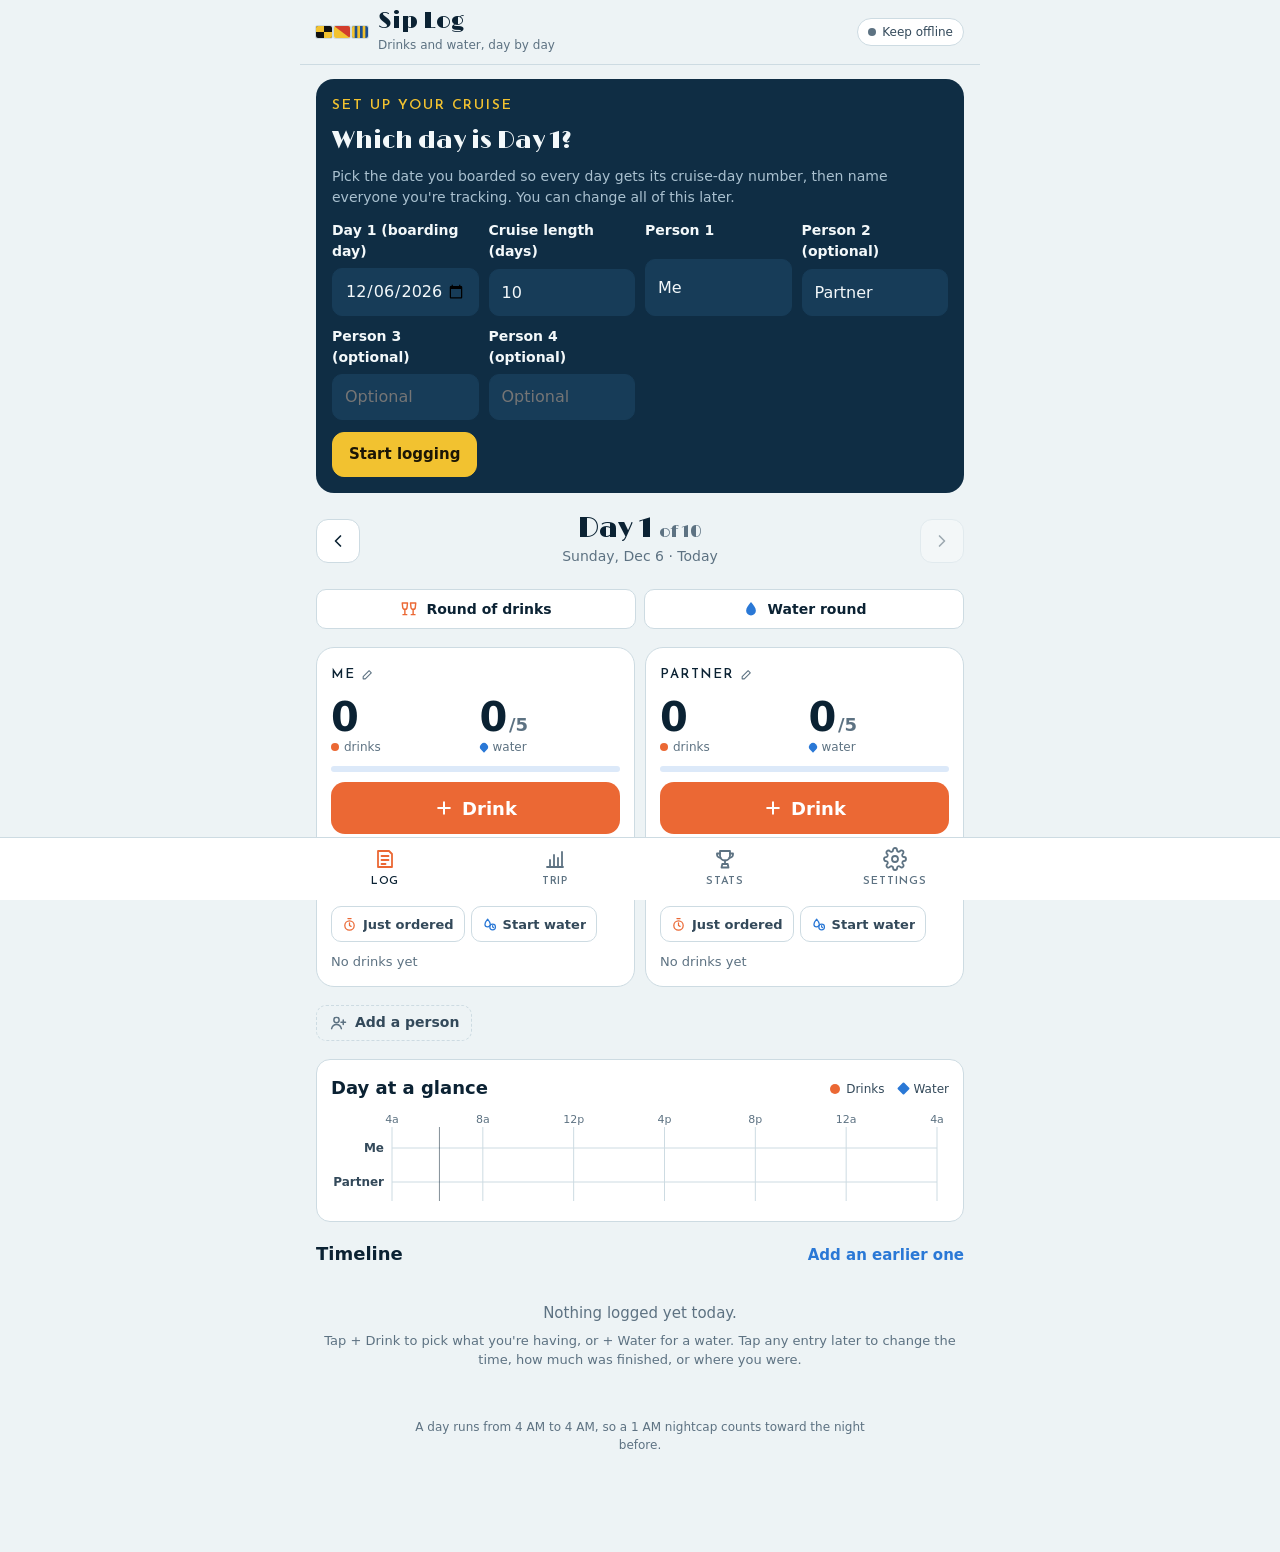
==== commit 1c7569a5: "Sip Log: two drinks at once - A Sipping now card lists every drink and water in progress, for   ever" ====
--- a/index.html
+++ b/index.html
@@ -161,8 +161,6 @@
 .tile.compact .big svg { width: 15px; height: 15px; }
 .tile.compact .mini { padding: 4px 8px; }
 .tile.compact .lastline, .tile.compact .nudge { font-size: 12px; }
-.tile.compact .sipping { padding: 8px; }
-.tile.compact .sipping p { font-size: 13px; }
 .figs { display: grid; grid-template-columns: repeat(2, minmax(0, 1fr)); gap: 8px; }
 .fig { display: grid; gap: 0; min-width: 0; }
 .fig .v { font-size: 40px; font-weight: 700; line-height: 1.05; letter-spacing: -.01em; }
@@ -187,20 +185,22 @@
 .mini span { overflow: hidden; text-overflow: ellipsis; white-space: nowrap; }
 .mini svg { width: 15px; height: 15px; flex: none; }
 .lastline { font-size: 13px; color: var(--muted); }
-.sipping { border-radius: 12px; padding: 10px; background: var(--drink-soft); display: grid; gap: 8px; }
-.sipping p { font-size: 14px; }
-.sipping b { font-weight: 700; }
-.sipping .btn { background: var(--surface); border-color: var(--drink); min-height: 40px; }
-.sipping.w { background: var(--water-soft); }
-.sipping.w .btn { border-color: var(--water); }
-.sipping .fin { width: 100%; }
-.partrow { display: grid; gap: 4px; }
-.partrow .cap { font-size: 12px; color: var(--ink-2); }
-.g3 { display: grid; grid-template-columns: repeat(3, minmax(0, 1fr)); gap: 6px; }
-.g3 button { min-height: 36px; border-radius: 10px; border: 1px solid var(--line); background: var(--surface); color: var(--ink); font-size: 16px; font-weight: 700; padding: 0; }
-.sipping .g3 button { border-color: var(--drink-soft); }
 .mini[data-act="start-drink"] svg { color: var(--drink); }
 .mini.w svg { color: var(--water); }
+.sipcard { gap: 4px; }
+.siplist { list-style: none; margin: 0; padding: 0; display: grid; }
+.siprow { display: flex; flex-wrap: wrap; align-items: center; gap: 6px 10px; padding: 8px 0; border-bottom: 1px solid var(--line); }
+.siprow:last-child { border-bottom: 0; }
+.sip-main { flex: 1 1 150px; min-width: 0; display: flex; align-items: flex-start; gap: 8px; border: 0; background: none; padding: 4px 0; text-align: left; }
+.sip-txt { display: grid; gap: 1px; min-width: 0; }
+.sip-txt b { font-size: 15px; line-height: 1.3; overflow-wrap: anywhere; }
+.sip-txt > span { font-size: 13px; color: var(--muted); }
+.sip-btns { display: flex; gap: 6px; margin-left: auto; }
+.sip-btns button { min-width: 42px; min-height: 42px; border-radius: 10px; border: 1px solid var(--line); background: var(--surface); color: var(--ink); font-size: 17px; font-weight: 700; padding: 0 8px; }
+.sip-btns .sip-done { display: inline-flex; align-items: center; gap: 5px; font-size: 14px; border: 1.5px solid var(--drink); padding: 0 12px; }
+.sip-done svg { width: 16px; height: 16px; color: var(--drink); }
+.siprow.w .sip-done { border-color: var(--water); }
+.siprow.w .sip-done svg { color: var(--water); }
 .nudge { font-size: 13px; border-radius: 10px; padding: 8px 10px; background: var(--water-soft); color: var(--ink); }
 
 /* glance strip */
@@ -321,6 +321,8 @@
 .pick.plain .pk-n { color: var(--ink-2); font-weight: 500; }
 .pick.add .pk-n { color: var(--drink); }
 .heart { color: var(--drink); }
+.pk-hint { font-size: 14px; border-radius: 10px; padding: 8px 10px; background: var(--drink-soft); color: var(--ink); }
+.pk-badge { font-size: 11px; font-weight: 700; color: var(--bg); background: var(--ink); border-radius: 6px; padding: 1px 6px; margin-left: 4px; }
 .sugg { display: grid; border: 1px solid var(--line); border-radius: 10px; overflow: hidden; background: var(--surface); }
 .sugg button { border: 0; border-bottom: 1px solid var(--line); background: none; text-align: left; padding: 10px 12px; display: flex; justify-content: space-between; gap: 10px; font-size: 15px; }
 .sugg button:last-child { border-bottom: 0; }
@@ -1126,6 +1128,7 @@
     </div>
     ${isToday ? '' : '<button class="btn small back-today" type="button" data-act="today">Back to today</button>'}
     ${isToday && vis.length >= 2 ? `<div class="roundbar" role="group" aria-label="Log for several people at once"><button class="btn small" type="button" data-act="round" data-kind="drink">${I.cheers}Round of drinks</button><button class="btn small" type="button" data-act="round" data-kind="water">${I.water}Water round</button></div>` : ''}
+    ${isToday ? sippingHTML() : ''}
     <div class="people ${compact ? 'compact' : ''}">${vis.map(p => tileHTML(p, byPerson(list, p), isToday, k, compact)).join('')}</div>
     ${canAdd() ? `<button class="btn small addp" type="button" data-act="person-new">${I.person}Add a person</button>` : ''}
     <section class="card" aria-label="Day at a glance">
@@ -1154,19 +1157,32 @@
     </div>`;
   }
 
-  // something still being sipped: one tap if it's all gone, or say how much was finished
-  function sipBox(e) {
-    const isW = e.kind === 'water';
-    return `<div class="sipping ${isW ? 'w' : ''}">
-      <p>Sipping <b>${esc(isW ? 'water' : (e.name || 'a drink'))}</b> · <span data-dur="${e.start || e.t}">${fmtDur((Date.now() - (e.start || e.t)) / 60000)}</span></p>
-      <button class="btn small fin" type="button" data-act="finish" data-id="${e.id}" data-part="1">${I.check}Finished</button>
-      <div class="partrow" role="group" aria-label="Only finished part of it"><span class="cap">Only part of it?</span><div class="g3">${PARTS.slice(1).map(([v, l]) => `<button type="button" data-act="finish" data-id="${e.id}" data-part="${v}" aria-label="Finished ${l} of it">${l}</button>`).join('')}</div></div>
-    </div>`;
+  // everything still being sipped, by everyone: two drinks at once each get their own row and buttons
+  function sippingHTML() {
+    const list = E.filter(e => e.open).sort((a, b) => (a.start || a.t) - (b.start || b.t));
+    if (!list.length) return '';
+    const showWho = visibleIdx().length > 1 || shownIn(list).length > 1;
+    return `<section class="card sipcard" aria-label="Sipping now">
+      <div class="section-head"><h2>Sipping now</h2><span class="muted small">Done when it's empty, or how much was finished</span></div>
+      <ul class="siplist">${list.map(e => {
+        const isW = e.kind === 'water', name = isW ? 'Water' : (e.name || 'Drink'), since = e.start || e.t;
+        const old = Date.now() - since > 6 * 3600e3;
+        return `<li class="siprow ${isW ? 'w' : ''}">
+          <button class="sip-main" type="button" data-act="edit" data-id="${e.id}" aria-label="Edit ${esc(name)}">
+            <span class="tl-ico ${isW ? 'water' : 'drink'}" aria-hidden="true">${isW ? I.water : I.drink}</span>
+            <span class="sip-txt"><b>${esc(name)}</b><span>${showWho ? `${esc(labelOf(e.p || 0))} · ` : ''}${old ? `since ${esc(dateLabel(dayKey(since), { weekday: 'short' }))} ${fmtTime(since)}` : `<span data-dur="${since}">${fmtDur((Date.now() - since) / 60000)}</span>`}</span></span>
+          </button>
+          <span class="sip-btns" role="group" aria-label="How much of the ${esc(name)} was finished">
+            <button class="sip-done" type="button" data-act="finish" data-id="${e.id}" data-part="1" aria-label="Finished all of the ${esc(name)}">${I.check}Done</button>${PARTS.slice(1).map(([v, l]) => `<button type="button" data-act="finish" data-id="${e.id}" data-part="${v}" aria-label="Finished ${l} of the ${esc(name)}">${l}</button>`).join('')}
+          </span>
+        </li>`;
+      }).join('')}</ul>
+    </section>`;
   }
   function tileHTML(p, list, isToday, k, compact) {
     const st = stats(list);
     const goal = +S.waterGoal || 0, lim = +S.limit || 0;
-    const open = st.open[st.open.length - 1], openW = st.openW[st.openW.length - 1];
+    const going = st.open.length + st.openW.length;
     const ln = isToday ? lastNamed(p) : null;
     const nameBtn = `<button class="namebtn" type="button" data-act="person-edit" data-p="${p}" aria-label="Rename ${esc(nameOf(p))}"><span class="nm">${esc(labelOf(p))}</span><span class="pen" aria-hidden="true">${I.pencil}</span></button>`;
     const actions = isToday
@@ -1187,10 +1203,12 @@
       </div>
       ${lim ? `<div class="meter drinkm ${st.drinks > lim ? 'over' : ''}" role="img" aria-label="${fmtQ(st.drinks)} of ${lim} drinks"><i style="width:${Math.min(100, st.drinks / lim * 100)}%"></i></div>` : ''}
       ${goal ? `<div class="meter" role="img" aria-label="${fmtQ(st.waters)} of ${goal} waters"><i style="width:${Math.min(100, st.waters / goal * 100)}%"></i></div>` : ''}
-      ${open ? sipBox(open) : ''}
-      ${openW ? sipBox(openW) : ''}
       ${actions}
-      <p class="lastline">${st.last ? `Last drink ${fmtTime(st.last.t)}${isToday ? ` · <span data-ago="${st.last.t}">${ago(st.last.t)}</span>` : ''}` : 'No drinks yet'}${st.pace ? ` · one every ${fmtDur(st.pace)}` : ''}</p>
+      <p class="lastline">${[
+        st.last ? `Last drink ${fmtTime(st.last.t)}${isToday ? ` · <span data-ago="${st.last.t}">${ago(st.last.t)}</span>` : ''}` : (isToday && going ? '' : 'No drinks yet'),
+        st.pace ? `one every ${fmtDur(st.pace)}` : '',
+        isToday && going ? `<b>${going} in progress</b>` : ''
+      ].filter(Boolean).join(' · ')}</p>
       ${isToday && st.drinks - st.waters >= 2 ? `<p class="nudge">${fmtQ(st.drinks - st.waters)} drinks ahead of water. Time for a bottle?</p>` : ''}
     </div>`;
   }
@@ -1354,11 +1372,11 @@
   }
   function startWater(p) {
     const now = Date.now();
-    addEntries([newWater(p, now, { start: now, open: true })], `Water started for ${nameOf(p)}. Tap Finished when it's done.`);
+    addEntries([newWater(p, now, { start: now, open: true })], `Water started for ${nameOf(p)}. Tap Done under Sipping now when it's finished.`);
   }
   function startDrink(p) {
     const now = Date.now();
-    addEntries([newDrink(p, { t: now, start: now, open: true })], `Timer started for ${nameOf(p)}. Tap Finished when it's done.`, true);
+    addEntries([newDrink(p, { t: now, start: now, open: true })], `Timer started for ${nameOf(p)}. Tap Done under Sipping now when it's finished.`, true);
   }
   function again(p, id) {
     const src = E.find(e => e.id === id); if (!src) return;
@@ -1389,7 +1407,7 @@
 
   // + Drink: pick from this person's past drinks, everyone's recent ones, or the recipe list
   function openPicker(p, mode) {
-    let part = 1;
+    let part = 1, count = 1, first = null;
     const hist = drinkHistory(p);
     const stdOf = h => +((h.mine || h.last).std) || stdFor(h.name) || 1.5;
     const el = openOverlay(`<div class="panel" role="dialog" aria-modal="true" aria-labelledby="pk-title">
@@ -1399,24 +1417,27 @@
       <div class="pk-list" id="pk-list"></div>
     </div>`);
     const top = $('#pk-top', el), list = $('#pk-list', el), input = $('#pk-q', el);
-    const row = (name, std, meta, fav) => `<button class="pick" type="button" data-pk="pick" data-name="${esc(name)}" data-std="${std}"><span class="pk-n">${fav ? '<span class="heart" aria-label="favorite">♥</span> ' : ''}${esc(name)}</span><span class="pk-m">${esc(meta)}</span></button>`;
+    const firstBadge = name => (first && norm(first.name) === norm(name) ? '<span class="pk-badge">1st</span>' : '');
+    const row = (name, std, meta, fav) => `<button class="pick" type="button" data-pk="pick" data-name="${esc(name)}" data-std="${std}"><span class="pk-n">${fav ? '<span class="heart" aria-label="favorite">♥</span> ' : ''}${esc(name)}${firstBadge(name)}</span><span class="pk-m">${esc(meta)}</span></button>`;
     const drawTop = () => {
       top.innerHTML = `<div class="seg wide" role="group" aria-label="Status"><button type="button" data-pk="mode" data-v="done" aria-pressed="${mode === 'done'}">Finished it</button><button type="button" data-pk="mode" data-v="open" aria-pressed="${mode === 'open'}">Just ordered</button></div>
+        <div class="field"><span>How many?</span><div class="chips" role="group" aria-label="How many drinks"><button class="chip" type="button" data-pk="count" data-v="1" aria-pressed="${count === 1}">One</button><button class="chip" type="button" data-pk="count" data-v="2" aria-pressed="${count === 2}">Two at once</button></div></div>
+        ${count === 2 ? `<p class="pk-hint" aria-live="polite">${first ? `First: <b>${esc(first.name || 'a drink, no name')}</b>. Now pick the second one. Tap it again for two of the same.` : 'Pick the first drink, then the second. Tap the same one twice for two of it.'}</p>` : ''}
         ${mode === 'done'
           ? `<div class="field"><span>How much did ${esc(nameOf(p))} finish?</span><div class="chips" role="group" aria-label="How much was finished">${PARTS.map(([v, l]) => `<button class="chip ${v < 1 ? 'frac' : ''}" type="button" data-pk="part" data-v="${v}" aria-pressed="${part === v}" aria-label="${v === 1 ? 'All of it' : l + ' of it'}">${v === 1 ? 'All of it' : l}</button>`).join('')}</div></div>`
-          : `<p class="muted small">Starts a timer. Tap Finished on ${esc(nameOf(p))}'s counter when it's done, or say how much was left.</p>`}`;
+          : `<p class="muted small">Starts a timer. When it's finished, tap Done under Sipping now, or how much was had.</p>`}`;
     };
     const drawList = () => {
       const typed = input.value.trim(), q = norm(typed);
       let h = '';
       if (!q) {
-        h += `<button class="pick plain" type="button" data-pk="plain"><span class="pk-n">${I.drink}Just a drink, no name</span><span class="pk-m">add it later</span></button>`;
+        h += `<button class="pick plain" type="button" data-pk="plain"><span class="pk-n">${I.drink}Just a drink, no name${first && !first.name ? '<span class="pk-badge">1st</span>' : ''}</span><span class="pk-m">add it later</span></button>`;
         const own = hist.filter(x => x.mine).slice(0, 8), others = hist.filter(x => !x.mine).slice(0, 8);
         if (own.length) h += `<p class="pk-h">${esc(nameOf(p))}'s drinks</p>` + own.map(x => row(x.name, stdOf(x), `×${x.count} · ${whenAgo(x.mine.t)}`, x.fav)).join('');
         if (others.length) h += `<p class="pk-h">Others have had</p>` + others.map(x => row(x.name, stdOf(x), `${nameOf(x.last.p || 0)} · ${whenAgo(x.last.t)}`, x.fav)).join('');
         if (hist.length < 4) {
           const seen = new Set(hist.map(x => norm(x.name)));
-          const pop = POPULAR.filter(n => !seen.has(norm(n)) && catalogByName.has(norm(n))).slice(0, 8);
+          const pop = POPULAR.filter(n => !seen.has(norm(n)) && catalogByName.has(norm(n)));
           if (pop.length) h += `<p class="pk-h">Cruise favorites</p>` + pop.map(n => row(catalogByName.get(norm(n)).name, stdFor(n), `≈${fmt1(stdFor(n))} std`, false)).join('');
         }
       } else {
@@ -1430,25 +1451,35 @@
       }
       list.innerHTML = h;
     };
-    const commit = (name, std) => {
+    const commit = picks => {
       const now = Date.now();
       const st = stats(byPerson(forDay(curKey()), p));
-      const e = mode === 'open'
-        ? newDrink(p, { t: now, start: now, open: true, name, std })
-        : newDrink(p, Object.assign({ name, std }, part < 1 ? { part } : {}));
+      const items = picks.map(x => mode === 'open'
+        ? newDrink(p, { t: now, start: now, open: true, name: x.name, std: x.std })
+        : newDrink(p, Object.assign({ name: x.name, std: x.std }, part < 1 ? { part } : {})));
       closeTop();
-      addEntries([e], mode === 'open'
-        ? `Timer started: ${name || 'a drink'} for ${nameOf(p)}`
-        : `${name || 'Drink'}${part < 1 ? ` (${partWord(part)})` : ''} for ${nameOf(p)} · drink ${st.orders + 1} today`, 'edit');
+      const two = items.length > 1;
+      const label = !two ? (picks[0].name || (mode === 'open' ? 'a drink' : 'Drink'))
+        : !picks[0].name && !picks[1].name ? '2 drinks'
+        : norm(picks[0].name) === norm(picks[1].name) ? `2 × ${picks[0].name}`
+        : `${picks[0].name || 'a drink'} + ${picks[1].name || 'a drink'}`;
+      addEntries(items, mode === 'open'
+        ? `Timer${two ? 's' : ''} started: ${label} for ${nameOf(p)}`
+        : `${label}${part < 1 ? ` (${partWord(part)}${two ? ' each' : ''})` : ''} for ${nameOf(p)} · drink${two ? `s ${st.orders + 1}–${st.orders + 2}` : ` ${st.orders + 1}`} today`, two ? null : 'edit');
+    };
+    const choose = (name, std) => {
+      if (count === 2 && !first) { first = { name, std }; input.value = ''; drawTop(); drawList(); return; }
+      commit(count === 2 ? [first, { name, std }] : [{ name, std }]);
     };
     el.addEventListener('click', ev => {
       const b = ev.target.closest('[data-pk]'); if (!b) return;
       const a = b.dataset.pk;
       if (a === 'mode') { mode = b.dataset.v; drawTop(); }
+      else if (a === 'count') { count = +b.dataset.v; first = null; drawTop(); drawList(); }
       else if (a === 'part') { part = +b.dataset.v; drawTop(); }
-      else if (a === 'pick') commit(b.dataset.name, +b.dataset.std || stdFor(b.dataset.name) || 1.5);
-      else if (a === 'plain') commit('', 1.5);
-      else if (a === 'typed') { const n = input.value.trim(); if (n) commit(n, stdFor(n) || 1.5); }
+      else if (a === 'pick') choose(b.dataset.name, +b.dataset.std || stdFor(b.dataset.name) || 1.5);
+      else if (a === 'plain') choose('', 1.5);
+      else if (a === 'typed') { const n = input.value.trim(); if (n) choose(n, stdFor(n) || 1.5); }
     });
     input.addEventListener('input', drawList);
     input.addEventListener('keydown', ev => {
@@ -1456,7 +1487,7 @@
       ev.preventDefault();
       const n = input.value.trim(); if (!n) return;
       const known = hist.find(x => norm(x.name) === norm(n));
-      commit(known ? known.name : n, known ? stdOf(known) : (stdFor(n) || 1.5));
+      choose(known ? known.name : n, known ? stdOf(known) : (stdFor(n) || 1.5));
     });
     drawTop();
     drawList();
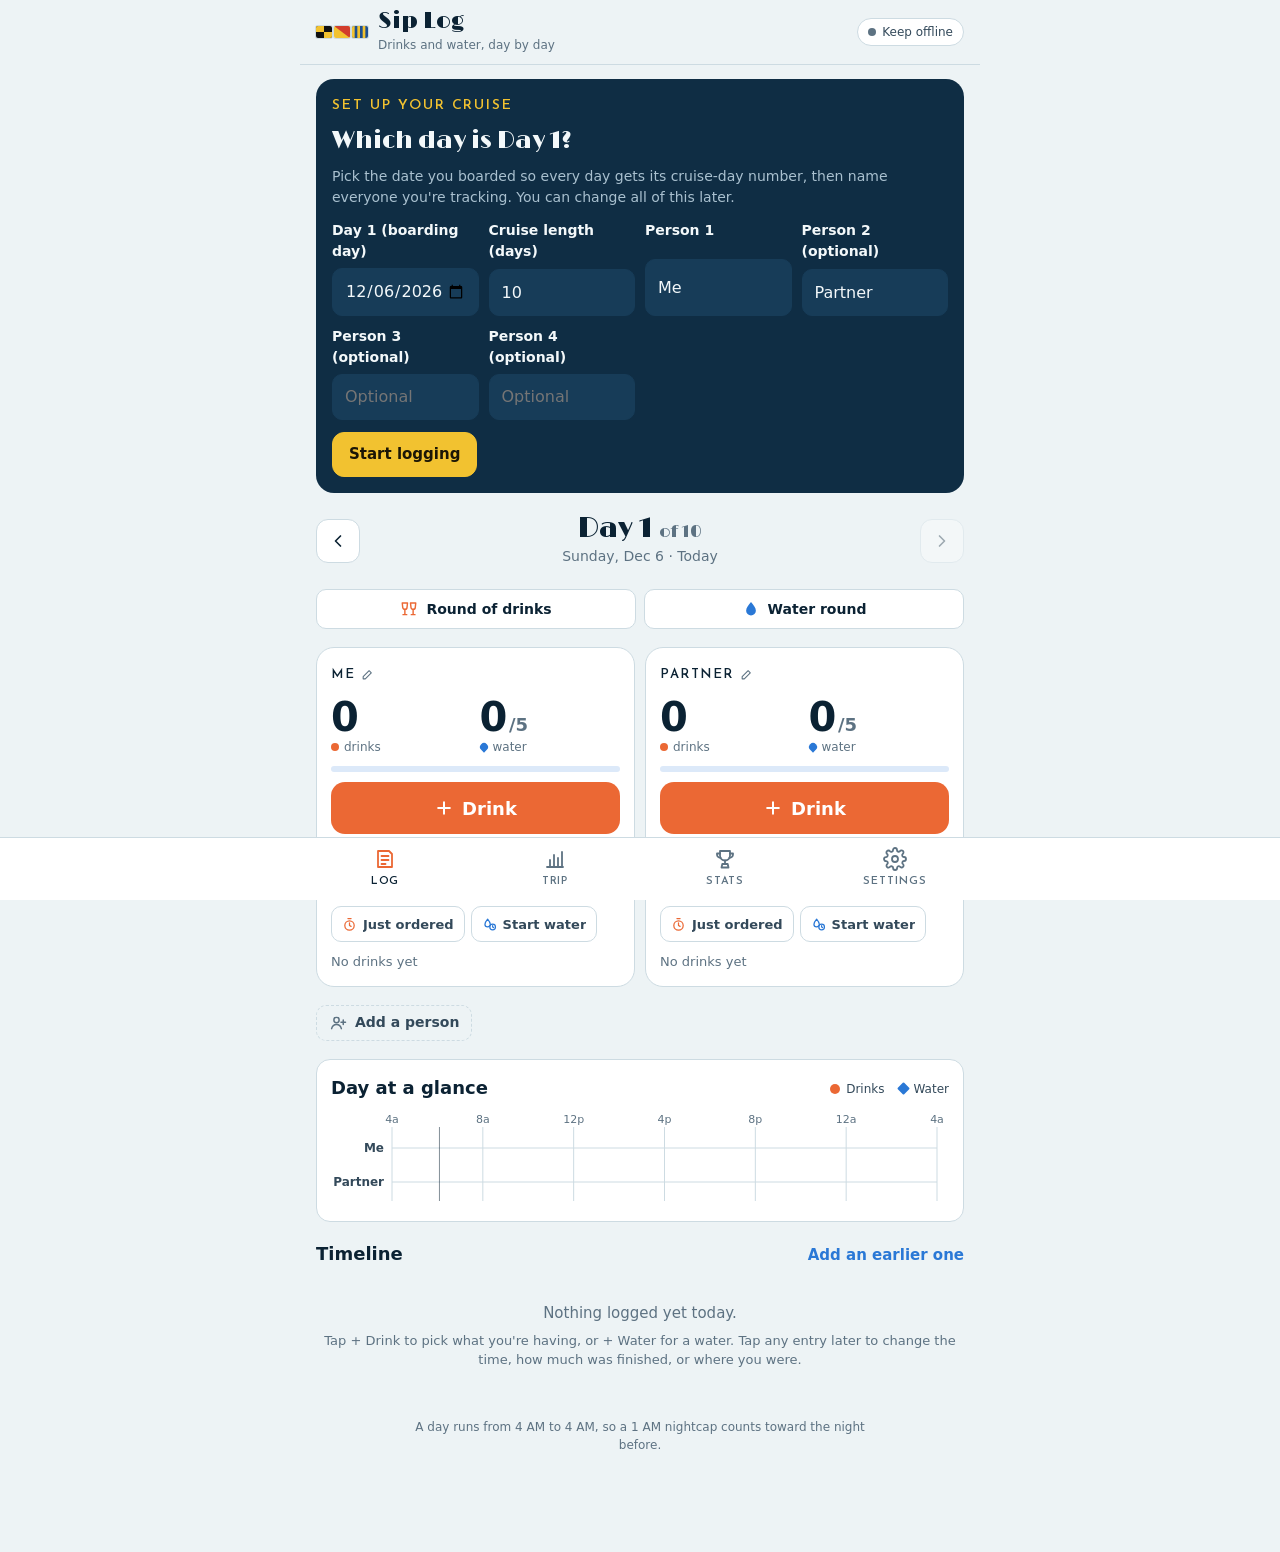
==== commit 69ff6750: "Sip Log: both drinks in progress stay visible; updates load by themselves - Two at once now starts b" ====
--- a/index.html
+++ b/index.html
@@ -859,7 +859,7 @@
 Creamsicle Shot|0.4
 Aguardiente|0.5
 </script>
-<script>window.SIPLOG_URL = "https://porkupine0.github.io/sip-log/";</script>
+<script>window.SIPLOG_URL = "https://porkupine0.github.io/sip-log/"; window.SIPLOG_BUILD = "2026-10-02T19:02:51.270Z";</script>
 <script>
 /* Sip Log: drink and water counter with a day-by-day timeline. Runs fully offline. */
 (function () {
@@ -870,6 +870,7 @@
   const norm = s => String(s).toLowerCase().normalize('NFD').replace(/[̀-ͯ]/g, '').replace(/['’]/g, '').trim();
   const pad = n => String(n).padStart(2, '0');
   const SITE = window.SIPLOG_URL || '';
+  const BUILD_LABEL = (() => { const b = window.SIPLOG_BUILD; const d = b ? new Date(b) : null; return d && !isNaN(d) ? d.toLocaleString(undefined, { month: 'short', day: 'numeric', hour: 'numeric', minute: '2-digit' }) : 'this copy'; })();
   const RECIPES_URL = 'https://porkupine0.github.io/sip-and-sail/';
 
   // Drink names from the Sip & Sail catalog ("name|standard drinks")
@@ -1058,7 +1059,7 @@
     const e = stack.pop(); if (!e) return null;
     e.el.remove();
     if (e.onClose) e.onClose();
-    if (!stack.length) document.body.style.overflow = '';
+    if (!stack.length) { document.body.style.overflow = ''; if (updatePending) setTimeout(reloadForUpdate, 400); }
     return e;
   }
   function closeTop() { const e = removeTop(); if (e && e.pushed) { ignorePop++; try { history.back(); } catch (err) { ignorePop--; } } }
@@ -1159,7 +1160,7 @@
 
   // everything still being sipped, by everyone: two drinks at once each get their own row and buttons
   function sippingHTML() {
-    const list = E.filter(e => e.open).sort((a, b) => (a.start || a.t) - (b.start || b.t));
+    const list = E.filter(e => e.open).sort((a, b) => (a.p || 0) - (b.p || 0) || (a.start || a.t) - (b.start || b.t));
     if (!list.length) return '';
     const showWho = visibleIdx().length > 1 || shownIn(list).length > 1;
     return `<section class="card sipcard" aria-label="Sipping now">
@@ -1182,7 +1183,7 @@
   function tileHTML(p, list, isToday, k, compact) {
     const st = stats(list);
     const goal = +S.waterGoal || 0, lim = +S.limit || 0;
-    const going = st.open.length + st.openW.length;
+    const going = st.open.concat(st.openW).map(e => (e.kind === 'water' ? 'water' : e.name || 'a drink'));
     const ln = isToday ? lastNamed(p) : null;
     const nameBtn = `<button class="namebtn" type="button" data-act="person-edit" data-p="${p}" aria-label="Rename ${esc(nameOf(p))}"><span class="nm">${esc(labelOf(p))}</span><span class="pen" aria-hidden="true">${I.pencil}</span></button>`;
     const actions = isToday
@@ -1205,9 +1206,9 @@
       ${goal ? `<div class="meter" role="img" aria-label="${fmtQ(st.waters)} of ${goal} waters"><i style="width:${Math.min(100, st.waters / goal * 100)}%"></i></div>` : ''}
       ${actions}
       <p class="lastline">${[
-        st.last ? `Last drink ${fmtTime(st.last.t)}${isToday ? ` · <span data-ago="${st.last.t}">${ago(st.last.t)}</span>` : ''}` : (isToday && going ? '' : 'No drinks yet'),
+        st.last ? `Last drink ${fmtTime(st.last.t)}${isToday ? ` · <span data-ago="${st.last.t}">${ago(st.last.t)}</span>` : ''}` : (isToday && going.length ? '' : 'No drinks yet'),
         st.pace ? `one every ${fmtDur(st.pace)}` : '',
-        isToday && going ? `<b>${going} in progress</b>` : ''
+        isToday && going.length ? `<b>Sipping ${esc(joinNames(going))}</b>` : ''
       ].filter(Boolean).join(' · ')}</p>
       ${isToday && st.drinks - st.waters >= 2 ? `<p class="nudge">${fmtQ(st.drinks - st.waters)} drinks ahead of water. Time for a bottle?</p>` : ''}
     </div>`;
@@ -1422,7 +1423,7 @@
     const drawTop = () => {
       top.innerHTML = `<div class="seg wide" role="group" aria-label="Status"><button type="button" data-pk="mode" data-v="done" aria-pressed="${mode === 'done'}">Finished it</button><button type="button" data-pk="mode" data-v="open" aria-pressed="${mode === 'open'}">Just ordered</button></div>
         <div class="field"><span>How many?</span><div class="chips" role="group" aria-label="How many drinks"><button class="chip" type="button" data-pk="count" data-v="1" aria-pressed="${count === 1}">One</button><button class="chip" type="button" data-pk="count" data-v="2" aria-pressed="${count === 2}">Two at once</button></div></div>
-        ${count === 2 ? `<p class="pk-hint" aria-live="polite">${first ? `First: <b>${esc(first.name || 'a drink, no name')}</b>. Now pick the second one. Tap it again for two of the same.` : 'Pick the first drink, then the second. Tap the same one twice for two of it.'}</p>` : ''}
+        ${count === 2 ? `<p class="pk-hint" aria-live="polite">${first ? `First: <b>${esc(first.name || 'a drink, no name')}</b>. Now pick the second one. Tap it again for two of the same.` : `Pick the first drink, then the second. Tap the same one twice for two of it.${mode === 'open' ? ' Both show under Sipping now, so you can finish them one at a time.' : ''}`}</p>` : ''}
         ${mode === 'done'
           ? `<div class="field"><span>How much did ${esc(nameOf(p))} finish?</span><div class="chips" role="group" aria-label="How much was finished">${PARTS.map(([v, l]) => `<button class="chip ${v < 1 ? 'frac' : ''}" type="button" data-pk="part" data-v="${v}" aria-pressed="${part === v}" aria-label="${v === 1 ? 'All of it' : l + ' of it'}">${v === 1 ? 'All of it' : l}</button>`).join('')}</div></div>`
           : `<p class="muted small">Starts a timer. When it's finished, tap Done under Sipping now, or how much was had.</p>`}`;
@@ -1475,7 +1476,7 @@
       const b = ev.target.closest('[data-pk]'); if (!b) return;
       const a = b.dataset.pk;
       if (a === 'mode') { mode = b.dataset.v; drawTop(); }
-      else if (a === 'count') { count = +b.dataset.v; first = null; drawTop(); drawList(); }
+      else if (a === 'count') { count = +b.dataset.v; first = null; if (count === 2) mode = 'open'; drawTop(); drawList(); }
       else if (a === 'part') { part = +b.dataset.v; drawTop(); }
       else if (a === 'pick') choose(b.dataset.name, +b.dataset.std || stdFor(b.dataset.name) || 1.5);
       else if (a === 'plain') choose('', 1.5);
@@ -2065,6 +2066,7 @@
           <p><b>iPhone:</b> open ${SITE ? 'the link' : 'the Sip Log link'} in Safari, tap Share, then Add to Home Screen. Open it once while online; after that it works in airplane mode. Always use the Home Screen icon, because it keeps its own saved log separate from Safari.</p>
           <p><b>Android:</b> open the link in Chrome, tap ⋮, then Install app. The downloaded .html file also works offline in Chrome.</p>
           <p class="muted small">Looking for drink recipes? <a href="${RECIPES_URL}" target="_blank" rel="noopener">Sip &amp; Sail</a> has 530 of them (opens online).</p>
+          <div class="btn-row" style="align-items:center"><button class="btn small" type="button" data-act="check-update">Check for an update</button><span class="muted small">Version: ${esc(BUILD_LABEL)}</span></div>
         </section>
       </div>
       <p class="foot">Sip Log keeps a record, not medical advice. Standard drinks are estimates (0.6 oz of alcohol each).</p>`;
@@ -2196,6 +2198,11 @@
       E = []; saveE(); t.textContent = 'Cleared'; toast('All entries cleared');
     },
     'copy-site': () => copyText(SITE, 'Link copied'),
+    'check-update': () => {
+      if (!swReg) { toast('Updates come from the web link. Open Sip Log from your Home Screen while online.'); return; }
+      toast('Checking for an update…');
+      checkForUpdate(true).then(found => { if (!found) setTimeout(() => { if (!updatePending) toast(navigator.onLine === false ? 'You\'re offline. Try again with internet.' : 'You have the newest version.'); }, 1200); });
+    },
     'offline-help': () => { go('settings'); setTimeout(() => { const o = $('#offline'); if (o) o.scrollIntoView({ block: 'start' }); }, 30); }
   };
   document.addEventListener('click', e => {
@@ -2244,16 +2251,37 @@
     el.className = 'status-pill ' + cls;
     el.querySelector('span').textContent = label;
   }
+  // a new version installs in the background; reload into it as soon as nothing is half-done on screen
+  let swReg = null, updatePending = false, lastCheck = 0;
+  function reloadForUpdate() {
+    const a = document.activeElement;
+    if (stack.length || (a && /^(INPUT|TEXTAREA|SELECT)$/.test(a.tagName))) { updatePending = true; return; }
+    try { sessionStorage.setItem('siplog.updated', '1'); } catch (e) { /* ignore */ }
+    location.reload();
+  }
+  function checkForUpdate(force) {
+    if (!swReg || (!force && Date.now() - lastCheck < 5 * 60e3)) return Promise.resolve(false);
+    lastCheck = Date.now();
+    return swReg.update().then(() => !!(swReg.installing || swReg.waiting)).catch(() => false);
+  }
   function initOffline() {
     let framed = false;
     try { framed = window.top !== window.self; } catch (e) { framed = true; }
     if (location.protocol === 'file:') { setStatus('file'); return; }
     if (!framed && 'serviceWorker' in navigator && (location.protocol === 'https:' || location.hostname === 'localhost') && document.querySelector('link[rel="manifest"]')) {
-      setStatus(navigator.serviceWorker.controller ? 'ready' : 'saving');
+      const hadController = !!navigator.serviceWorker.controller;
+      setStatus(hadController ? 'ready' : 'saving');
+      navigator.serviceWorker.addEventListener('controllerchange', () => { if (hadController) reloadForUpdate(); });
       navigator.serviceWorker.register('sw.js').then(reg => {
+        swReg = reg; lastCheck = Date.now();
         if (reg.active) setStatus('ready');
         navigator.serviceWorker.ready.then(() => setStatus('ready'));
       }).catch(() => setStatus('online'));
+      // a Home Screen app resumed from the background doesn't reload, so look for a new version then too
+      document.addEventListener('visibilitychange', () => {
+        if (document.visibilityState !== 'visible') return;
+        if (updatePending) reloadForUpdate(); else checkForUpdate(false);
+      });
       return;
     }
     setStatus('online');
@@ -2264,6 +2292,7 @@
   applyTheme();
   go('log');
   initOffline();
+  try { if (sessionStorage.getItem('siplog.updated')) { sessionStorage.removeItem('siplog.updated'); setTimeout(() => toast('Sip Log updated to the newest version'), 500); } } catch (e) { /* ignore */ }
 })();
 
 </script>
